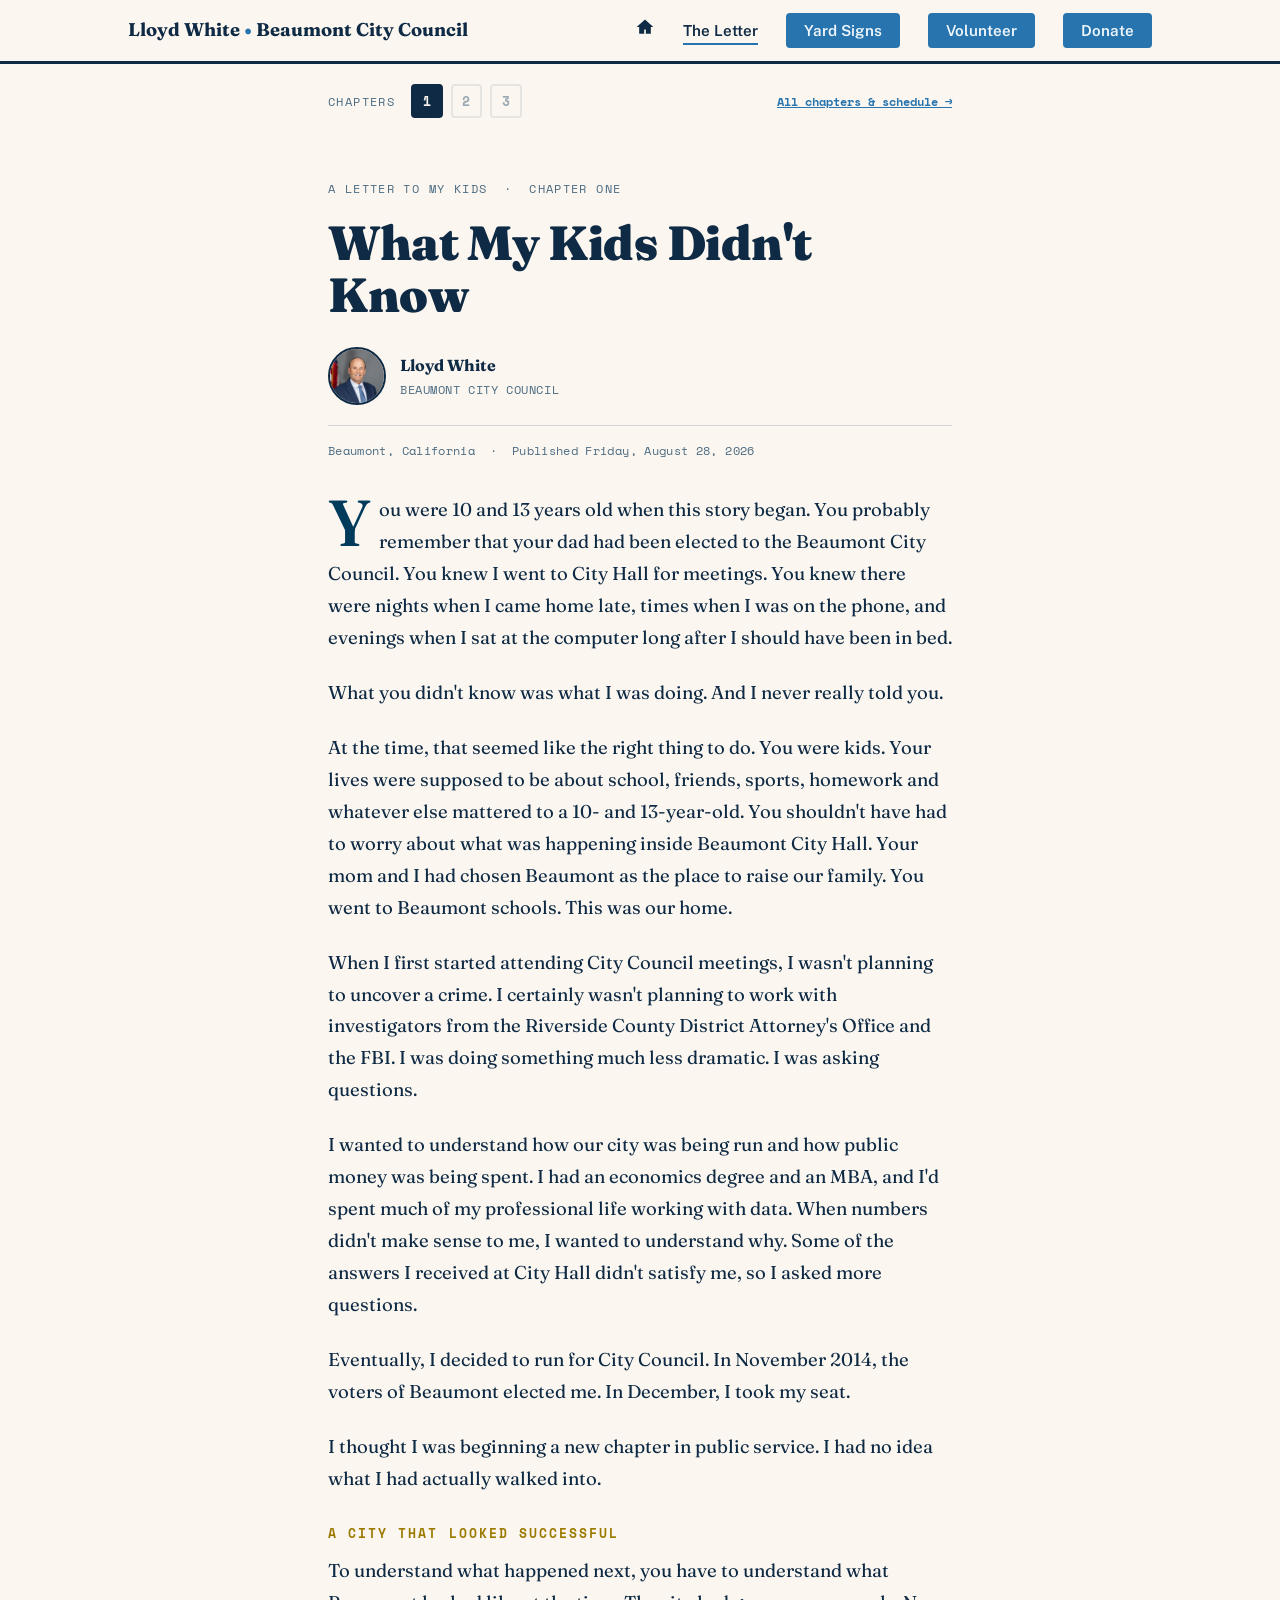
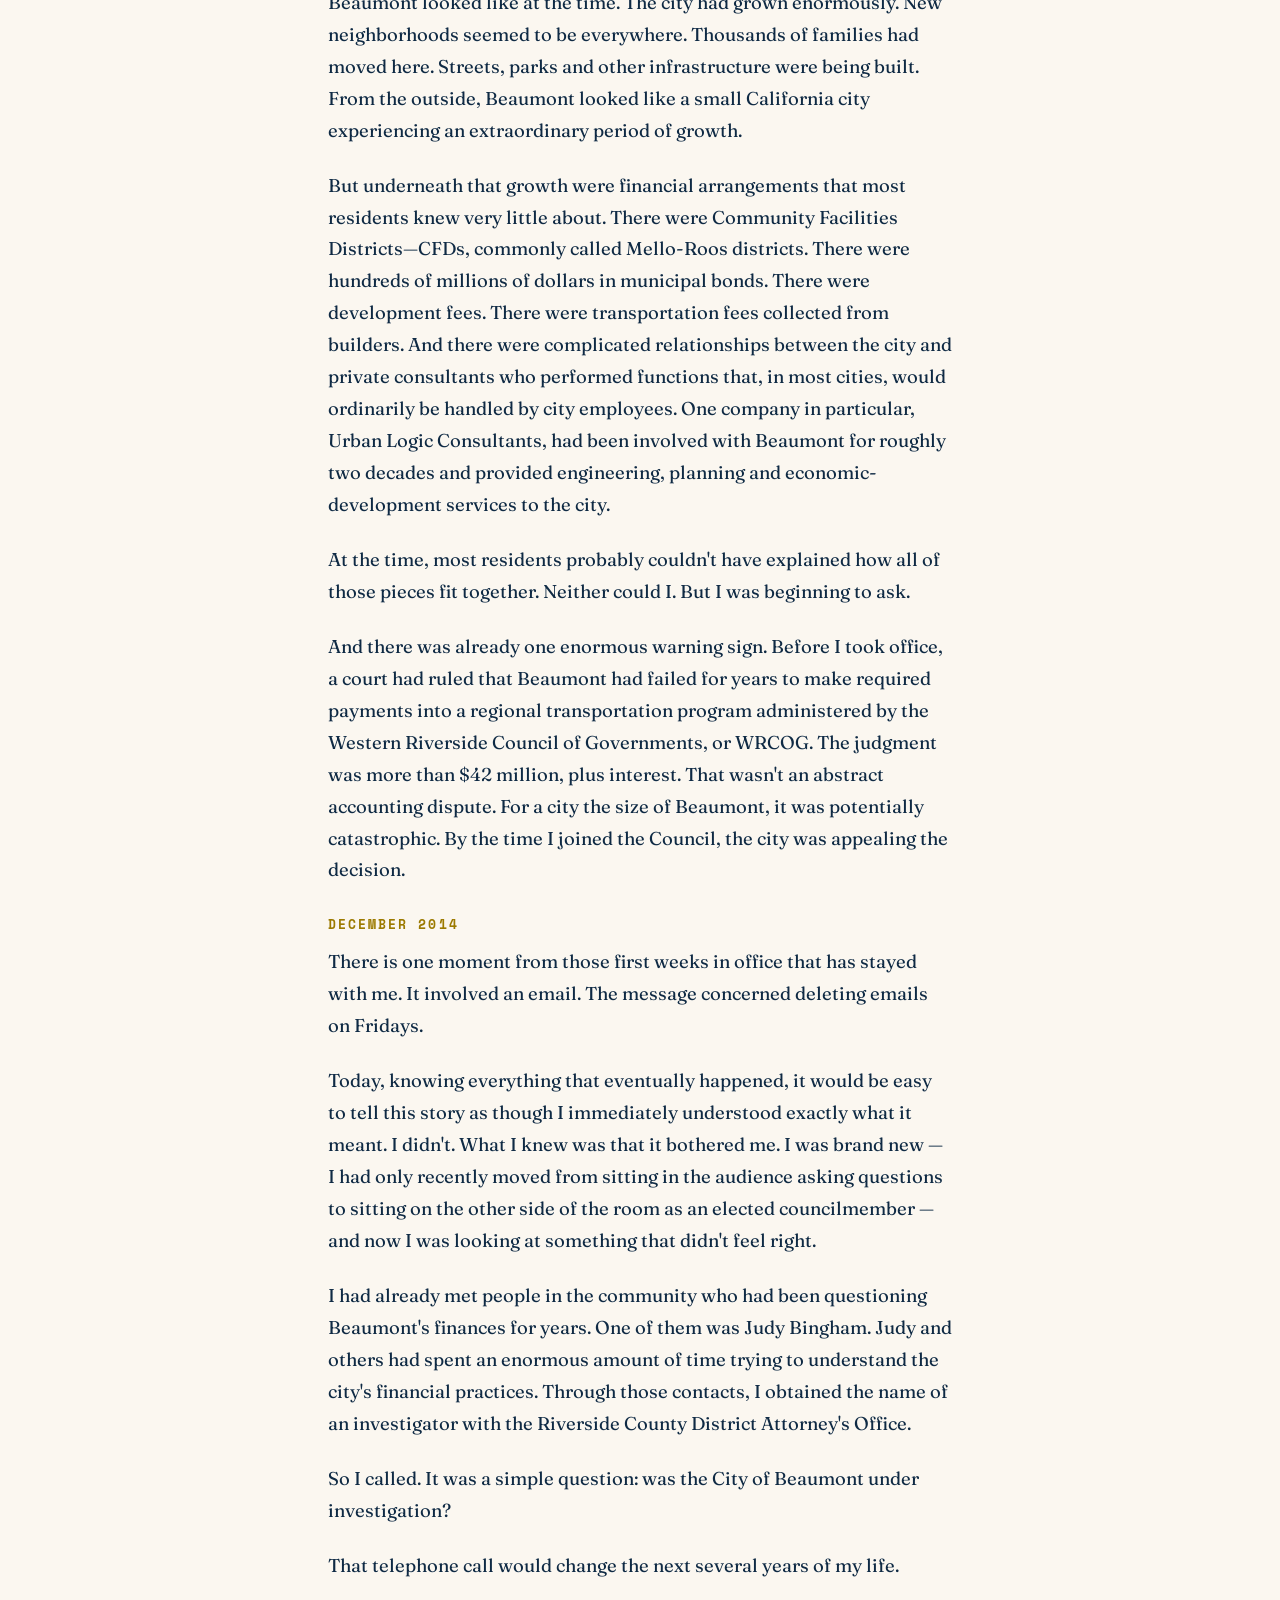
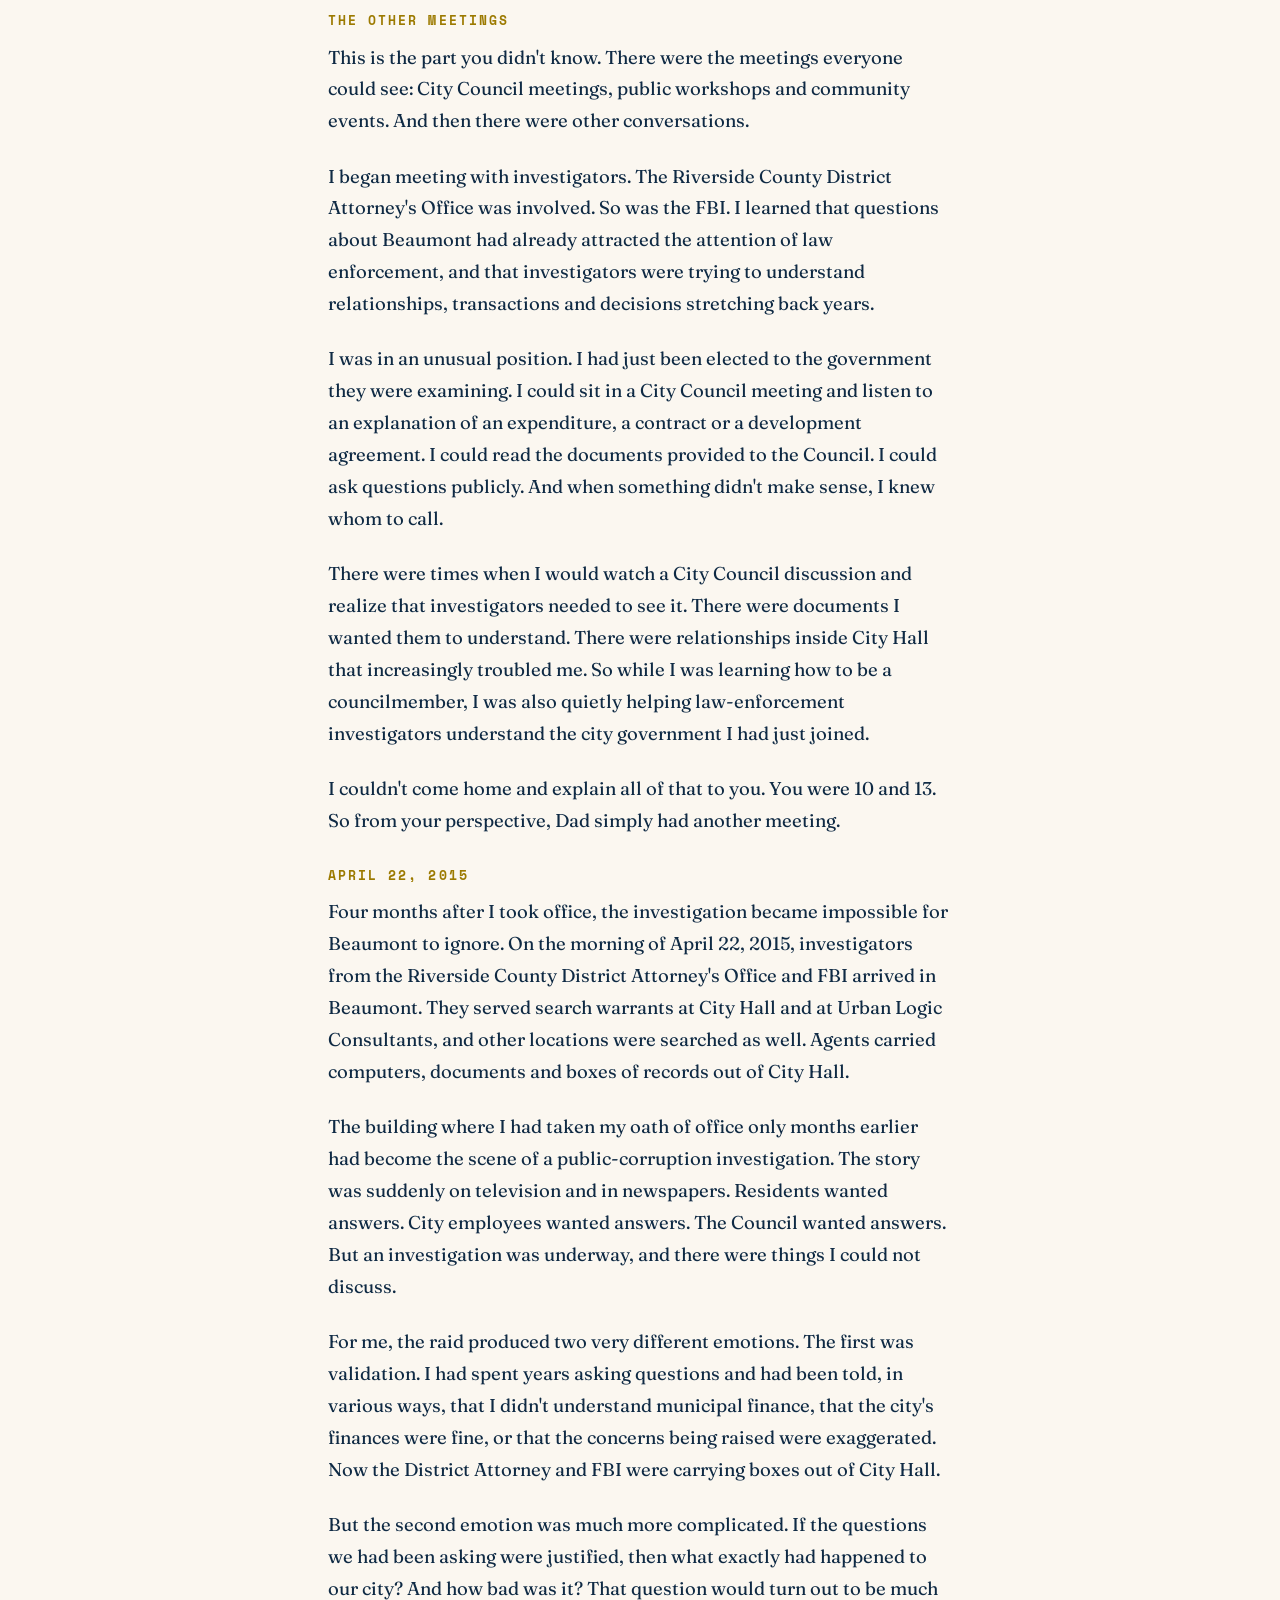
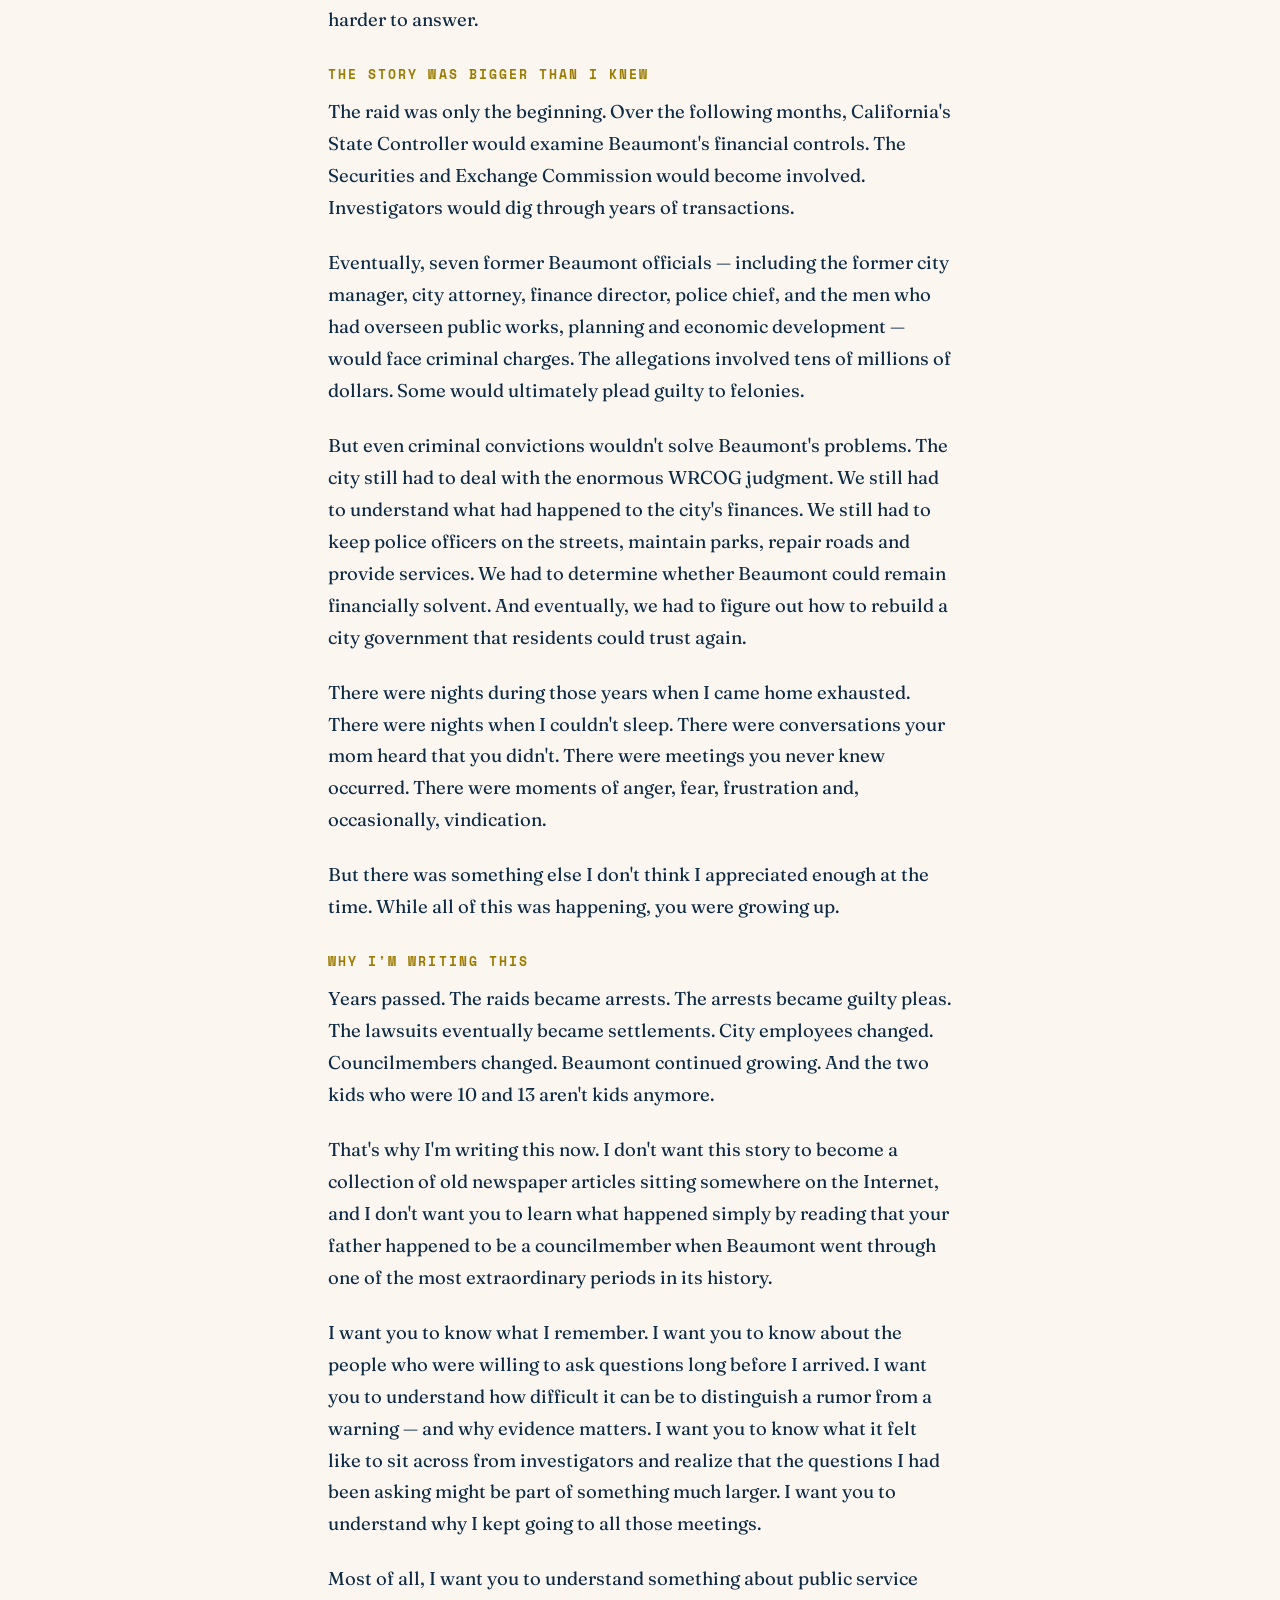
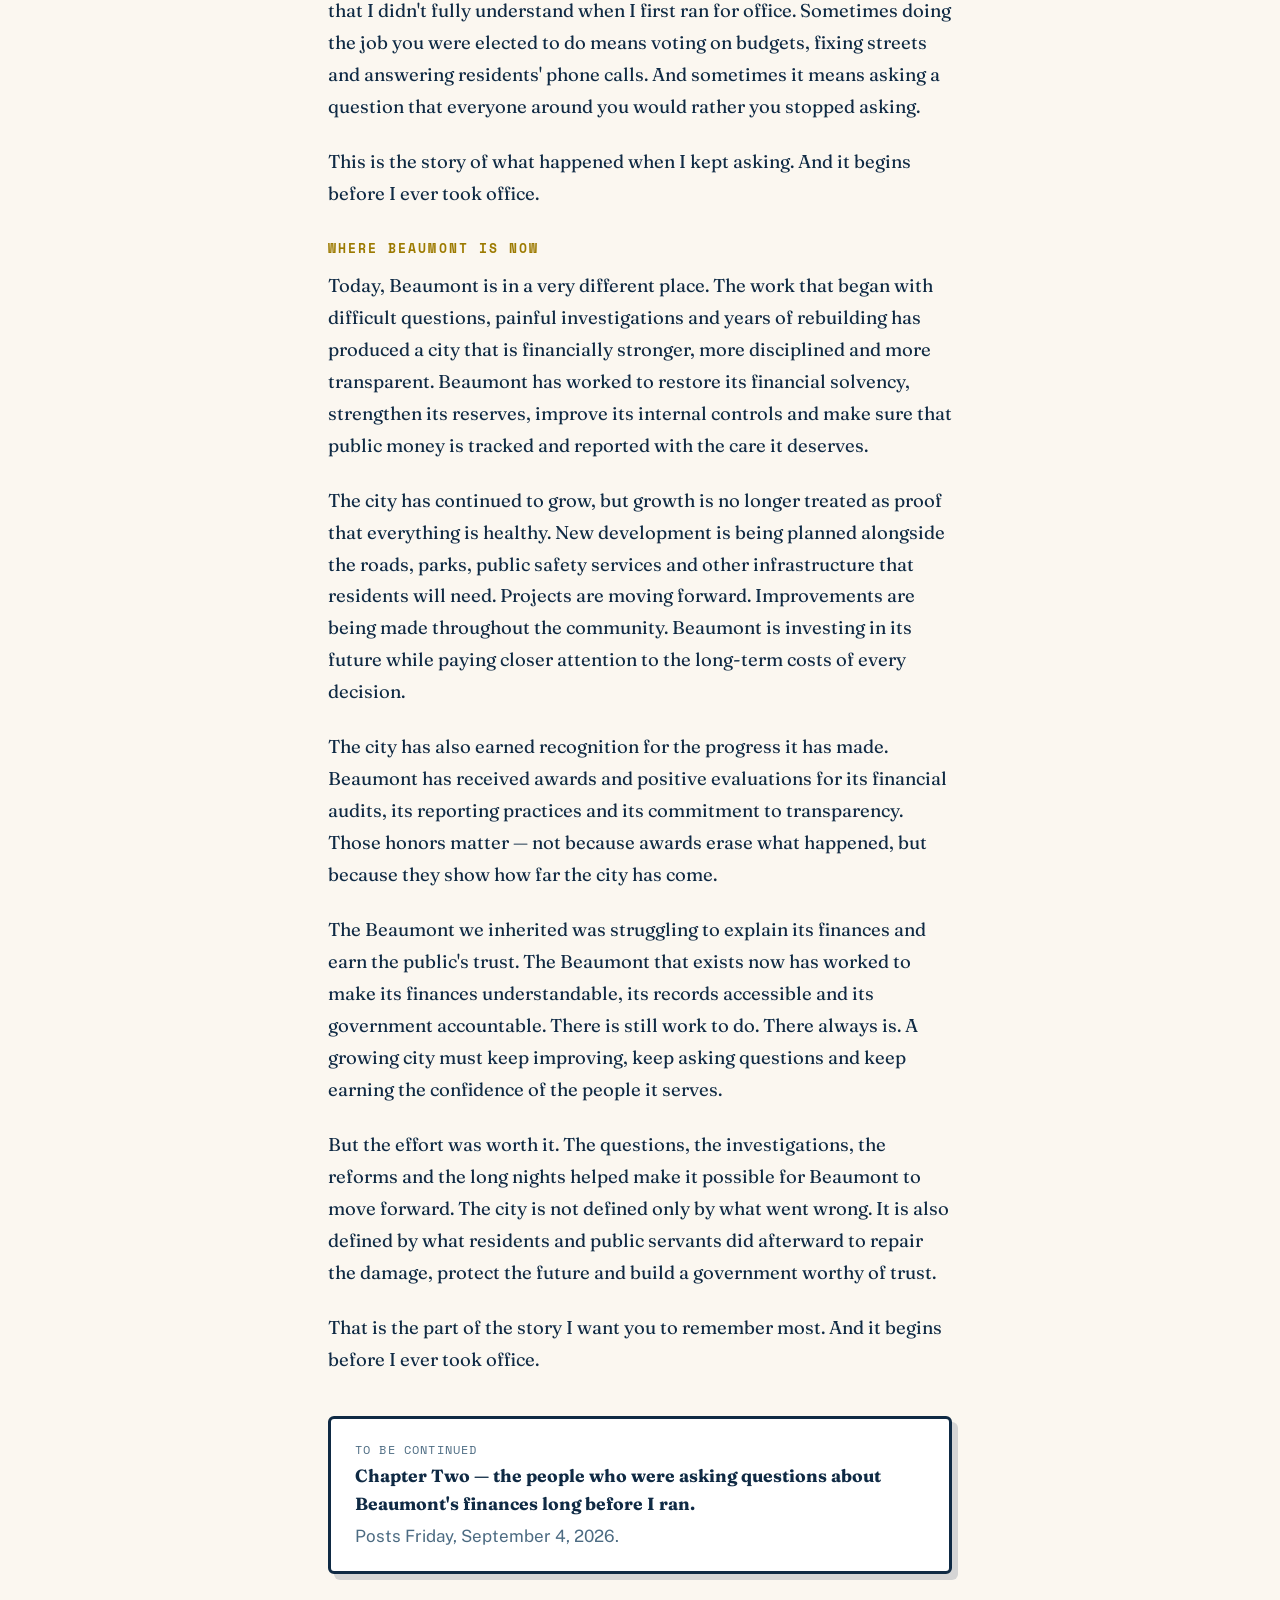
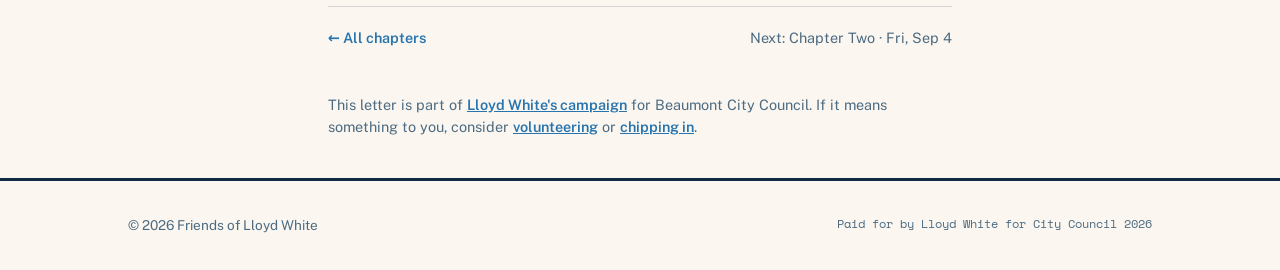
==== chapter-01.html @ 74d4a99a "Rename story to "A Letter to My Kids"; add Yard Signs, rework nav - Rename the series from "A Letter" ====
<!DOCTYPE html>
<html lang="en">
<head>
<meta charset="UTF-8">
<meta name="viewport" content="width=device-width, initial-scale=1.0">
<title>Chapter One: What My Kids Didn't Know — Lloyd White</title>
<meta name="description" content="Chapter One of 'A Letter to My Kids' by Beaumont City Councilmember Lloyd White: how a resident's questions turned into years of working with the FBI and the District Attorney's office.">
<meta property="og:title" content="Chapter One: What My Kids Didn't Know">
<meta property="og:description" content="How a resident's questions at City Council meetings turned into years of quietly working with investigators — and why I kept asking.">
<meta property="og:type" content="article">
<meta property="og:image" content="lloyd-white.jpg">
<link rel="stylesheet" href="style.css">
</head>
<body class="reading">

<nav class="site-nav">
  <div class="wrap">
    <a href="index.html" class="brand">Lloyd White <strong>&bull;</strong> Beaumont City Council</a>
    <ul class="nav-links">
      <li><a href="index.html" class="nav-home" aria-label="Home"><svg viewBox="0 0 24 24" width="20" height="20" aria-hidden="true" focusable="false"><path fill="currentColor" d="M12 3 2 12h3v8h6v-5h2v5h6v-8h3z"/></svg></a></li>
      <li><a href="chapter-01.html" class="active">The Letter</a></li>
      <li><a href="index.html#yard-signs" class="btn-donate">Yard Signs</a></li>
      <li><a href="volunteer.html" class="btn-donate">Volunteer</a></li>
      <li><a href="donate.html" class="btn-donate">Donate</a></li>
    </ul>
  </div>
</nav>

<nav class="chapter-index" aria-label="Chapters in this letter">
  <span class="chapter-index-label">Chapters</span>
  <ol>
    <li><a href="chapter-01.html" aria-current="page">1</a></li>
    <li><span aria-hidden="true">2</span></li>
    <li><span aria-hidden="true">3</span></li>
  </ol>
  <a class="chapter-index-all" href="story.html">All chapters &amp; schedule &rarr;</a>
</nav>

<article class="chapter">
  <div class="chapter-head">
    <span class="kicker">A Letter to My Kids &nbsp;&middot;&nbsp; Chapter One</span>
    <h1>What My Kids Didn't Know</h1>

    <div class="byline">
      <img class="byline-photo" src="lloyd-white.jpg" alt="Lloyd White">
      <div>
        <b>Lloyd White</b>
        <span>Beaumont City Council</span>
      </div>
    </div>

    <p class="chapter-dateline">Beaumont, California &nbsp;&middot;&nbsp; Published Friday, August 28, 2026</p>
  </div>

  <div class="chapter-body">
    <p>You were 10 and 13 years old when this story began. You probably remember that your dad had been elected to the Beaumont City Council. You knew I went to City Hall for meetings. You knew there were nights when I came home late, times when I was on the phone, and evenings when I sat at the computer long after I should have been in bed.</p>

    <p>What you didn't know was what I was doing. And I never really told you.</p>

    <p>At the time, that seemed like the right thing to do. You were kids. Your lives were supposed to be about school, friends, sports, homework and whatever else mattered to a 10- and 13-year-old. You shouldn't have had to worry about what was happening inside Beaumont City Hall. Your mom and I had chosen Beaumont as the place to raise our family. You went to Beaumont schools. This was our home.</p>

    <p>When I first started attending City Council meetings, I wasn't planning to uncover a crime. I certainly wasn't planning to work with investigators from the Riverside County District Attorney's Office and the FBI. I was doing something much less dramatic. I was asking questions.</p>

    <p>I wanted to understand how our city was being run and how public money was being spent. I had an economics degree and an MBA, and I'd spent much of my professional life working with data. When numbers didn't make sense to me, I wanted to understand why. Some of the answers I received at City Hall didn't satisfy me, so I asked more questions.</p>

    <p>Eventually, I decided to run for City Council. In November 2014, the voters of Beaumont elected me. In December, I took my seat.</p>

    <p>I thought I was beginning a new chapter in public service. I had no idea what I had actually walked into.</p>

    <h2>A City That Looked Successful</h2>

    <p>To understand what happened next, you have to understand what Beaumont looked like at the time. The city had grown enormously. New neighborhoods seemed to be everywhere. Thousands of families had moved here. Streets, parks and other infrastructure were being built. From the outside, Beaumont looked like a small California city experiencing an extraordinary period of growth.</p>

    <p>But underneath that growth were financial arrangements that most residents knew very little about. There were Community Facilities Districts&mdash;CFDs, commonly called Mello-Roos districts. There were hundreds of millions of dollars in municipal bonds. There were development fees. There were transportation fees collected from builders. And there were complicated relationships between the city and private consultants who performed functions that, in most cities, would ordinarily be handled by city employees. One company in particular, Urban Logic Consultants, had been involved with Beaumont for roughly two decades and provided engineering, planning and economic-development services to the city.</p>

    <p>At the time, most residents probably couldn't have explained how all of those pieces fit together. Neither could I. But I was beginning to ask.</p>

    <p>And there was already one enormous warning sign. Before I took office, a court had ruled that Beaumont had failed for years to make required payments into a regional transportation program administered by the Western Riverside Council of Governments, or WRCOG. The judgment was more than $42 million, plus interest. That wasn't an abstract accounting dispute. For a city the size of Beaumont, it was potentially catastrophic. By the time I joined the Council, the city was appealing the decision.</p>

    <h2>December 2014</h2>

    <p>There is one moment from those first weeks in office that has stayed with me. It involved an email. The message concerned deleting emails on Fridays.</p>

    <p>Today, knowing everything that eventually happened, it would be easy to tell this story as though I immediately understood exactly what it meant. I didn't. What I knew was that it bothered me. I was brand new &mdash; I had only recently moved from sitting in the audience asking questions to sitting on the other side of the room as an elected councilmember &mdash; and now I was looking at something that didn't feel right.</p>

    <p>I had already met people in the community who had been questioning Beaumont's finances for years. One of them was Judy Bingham. Judy and others had spent an enormous amount of time trying to understand the city's financial practices. Through those contacts, I obtained the name of an investigator with the Riverside County District Attorney's Office.</p>

    <p>So I called. It was a simple question: was the City of Beaumont under investigation?</p>

    <p>That telephone call would change the next several years of my life.</p>

    <h2>The Other Meetings</h2>

    <p>This is the part you didn't know. There were the meetings everyone could see: City Council meetings, public workshops and community events. And then there were other conversations.</p>

    <p>I began meeting with investigators. The Riverside County District Attorney's Office was involved. So was the FBI. I learned that questions about Beaumont had already attracted the attention of law enforcement, and that investigators were trying to understand relationships, transactions and decisions stretching back years.</p>

    <p>I was in an unusual position. I had just been elected to the government they were examining. I could sit in a City Council meeting and listen to an explanation of an expenditure, a contract or a development agreement. I could read the documents provided to the Council. I could ask questions publicly. And when something didn't make sense, I knew whom to call.</p>

    <p>There were times when I would watch a City Council discussion and realize that investigators needed to see it. There were documents I wanted them to understand. There were relationships inside City Hall that increasingly troubled me. So while I was learning how to be a councilmember, I was also quietly helping law-enforcement investigators understand the city government I had just joined.</p>

    <p>I couldn't come home and explain all of that to you. You were 10 and 13. So from your perspective, Dad simply had another meeting.</p>

    <h2>April 22, 2015</h2>

    <p>Four months after I took office, the investigation became impossible for Beaumont to ignore. On the morning of April 22, 2015, investigators from the Riverside County District Attorney's Office and FBI arrived in Beaumont. They served search warrants at City Hall and at Urban Logic Consultants, and other locations were searched as well. Agents carried computers, documents and boxes of records out of City Hall.</p>

    <p>The building where I had taken my oath of office only months earlier had become the scene of a public-corruption investigation. The story was suddenly on television and in newspapers. Residents wanted answers. City employees wanted answers. The Council wanted answers. But an investigation was underway, and there were things I could not discuss.</p>

    <p>For me, the raid produced two very different emotions. The first was validation. I had spent years asking questions and had been told, in various ways, that I didn't understand municipal finance, that the city's finances were fine, or that the concerns being raised were exaggerated. Now the District Attorney and FBI were carrying boxes out of City Hall.</p>

    <p>But the second emotion was much more complicated. If the questions we had been asking were justified, then what exactly had happened to our city? And how bad was it? That question would turn out to be much harder to answer.</p>

    <h2>The Story Was Bigger Than I Knew</h2>

    <p>The raid was only the beginning. Over the following months, California's State Controller would examine Beaumont's financial controls. The Securities and Exchange Commission would become involved. Investigators would dig through years of transactions.</p>

    <p>Eventually, seven former Beaumont officials &mdash; including the former city manager, city attorney, finance director, police chief, and the men who had overseen public works, planning and economic development &mdash; would face criminal charges. The allegations involved tens of millions of dollars. Some would ultimately plead guilty to felonies.</p>

    <p>But even criminal convictions wouldn't solve Beaumont's problems. The city still had to deal with the enormous WRCOG judgment. We still had to understand what had happened to the city's finances. We still had to keep police officers on the streets, maintain parks, repair roads and provide services. We had to determine whether Beaumont could remain financially solvent. And eventually, we had to figure out how to rebuild a city government that residents could trust again.</p>

    <p>There were nights during those years when I came home exhausted. There were nights when I couldn't sleep. There were conversations your mom heard that you didn't. There were meetings you never knew occurred. There were moments of anger, fear, frustration and, occasionally, vindication.</p>

    <p>But there was something else I don't think I appreciated enough at the time. While all of this was happening, you were growing up.</p>

    <h2>Why I'm Writing This</h2>

    <p>Years passed. The raids became arrests. The arrests became guilty pleas. The lawsuits eventually became settlements. City employees changed. Councilmembers changed. Beaumont continued growing. And the two kids who were 10 and 13 aren't kids anymore.</p>

    <p>That's why I'm writing this now. I don't want this story to become a collection of old newspaper articles sitting somewhere on the Internet, and I don't want you to learn what happened simply by reading that your father happened to be a councilmember when Beaumont went through one of the most extraordinary periods in its history.</p>

    <p>I want you to know what I remember. I want you to know about the people who were willing to ask questions long before I arrived. I want you to understand how difficult it can be to distinguish a rumor from a warning &mdash; and why evidence matters. I want you to know what it felt like to sit across from investigators and realize that the questions I had been asking might be part of something much larger. I want you to understand why I kept going to all those meetings.</p>

    <p>Most of all, I want you to understand something about public service that I didn't fully understand when I first ran for office. Sometimes doing the job you were elected to do means voting on budgets, fixing streets and answering residents' phone calls. And sometimes it means asking a question that everyone around you would rather you stopped asking.</p>

    <p>This is the story of what happened when I kept asking. And it begins before I ever took office.</p>

    <h2>Where Beaumont Is Now</h2>

    <p>Today, Beaumont is in a very different place. The work that began with difficult questions, painful investigations and years of rebuilding has produced a city that is financially stronger, more disciplined and more transparent. Beaumont has worked to restore its financial solvency, strengthen its reserves, improve its internal controls and make sure that public money is tracked and reported with the care it deserves.</p>

    <p>The city has continued to grow, but growth is no longer treated as proof that everything is healthy. New development is being planned alongside the roads, parks, public safety services and other infrastructure that residents will need. Projects are moving forward. Improvements are being made throughout the community. Beaumont is investing in its future while paying closer attention to the long-term costs of every decision.</p>

    <p>The city has also earned recognition for the progress it has made. Beaumont has received awards and positive evaluations for its financial audits, its reporting practices and its commitment to transparency. Those honors matter &mdash; not because awards erase what happened, but because they show how far the city has come.</p>

    <p>The Beaumont we inherited was struggling to explain its finances and earn the public's trust. The Beaumont that exists now has worked to make its finances understandable, its records accessible and its government accountable. There is still work to do. There always is. A growing city must keep improving, keep asking questions and keep earning the confidence of the people it serves.</p>

    <p>But the effort was worth it. The questions, the investigations, the reforms and the long nights helped make it possible for Beaumont to move forward. The city is not defined only by what went wrong. It is also defined by what residents and public servants did afterward to repair the damage, protect the future and build a government worthy of trust.</p>

    <p>That is the part of the story I want you to remember most. And it begins before I ever took office.</p>
  </div>

  <div class="chapter-continue">
    <span class="kicker">To be continued</span>
    <strong>Chapter Two &mdash; the people who were asking questions about Beaumont's finances long before I ran.</strong>
    <p style="margin:6px 0 0; color:var(--slate);">Posts Friday, September 4, 2026.</p>
  </div>

  <nav class="chapter-nav">
    <a href="story.html">&larr; All chapters</a>
    <span class="muted">Next: Chapter Two &middot; Fri, Sep 4</span>
  </nav>
</article>

<p class="chapter-campaign-note">
  This letter is part of <a href="index.html">Lloyd White's campaign</a> for Beaumont City Council.
  If it means something to you, consider <a href="volunteer.html">volunteering</a> or
  <a href="donate.html">chipping in</a>.
</p>

<footer>
  <div class="wrap">
    <span>&copy; 2026 Friends of Lloyd White</span>
    <span class="disclaimer">Paid for by Lloyd White for City Council 2026</span>
  </div>
</footer>

</body>
</html>
---- style.css ----
/* ==========================================================================
   Campaign Site Template — shared stylesheet
   Palette: UCLA Bruins
     --ink        #0F2A44  headlines, nav, primary text (deep Bruin blue)
     --paper      #EFF7FC  page background (UCLA baby blue wash)
     --paper-dim  #DCEEF8  alternating section background (deeper baby blue)
     --signal     #2774AE  primary CTA / links (official UCLA Blue)
     --signal-dark #003B5C  CTA hover / pressed state (deep Bruin blue)
     --gold       #FFD100  official UCLA Gold — bright accent on dark backgrounds
     --gold-deep  #9C7A00  accessible gold for text/borders on light backgrounds
     --slate      #4C6B82  muted text, borders (blue-grey, darkened to hold contrast on the lighter background)
   Type:
     Display  — "Fraunces" (heavy, institutional serif)
     Body     — "Public Sans" (clean, civic-service sans)
     Utility  — "Space Mono" (eyebrows, labels, ballot-stamp feel)
   ========================================================================== */

@import url('https://fonts.googleapis.com/css2?family=Fraunces:opsz,wght@9..144,400;9..144,600;9..144,700;9..144,900&family=Public+Sans:wght@400;500;600;700&family=Space+Mono&display=swap');

:root {
  --ink: #0F2A44;
  --paper: #EFF7FC;
  --paper-dim: #DCEEF8;
  --signal: #2774AE;
  --signal-dark: #003B5C;
  --gold: #FFD100;
  --gold-deep: #9C7A00;
  --slate: #4C6B82;
  --line: rgba(15, 42, 68, 0.14);
  --radius: 4px;
}

* { box-sizing: border-box; }

html { scroll-behavior: smooth; }

@media (prefers-reduced-motion: reduce) {
  html { scroll-behavior: auto; }
  * { animation-duration: 0.01ms !important; transition-duration: 0.01ms !important; }
}

body {
  margin: 0;
  background: var(--paper);
  color: var(--ink);
  font-family: 'Public Sans', system-ui, sans-serif;
  font-size: 17px;
  line-height: 1.55;
  -webkit-font-smoothing: antialiased;
}

h1, h2, h3 {
  font-family: 'Fraunces', Georgia, serif;
  font-weight: 700;
  line-height: 1.08;
  margin: 0 0 0.4em;
  letter-spacing: -0.01em;
}

h1 { font-size: clamp(2.4rem, 5vw, 4rem); font-weight: 900; }
h2 { font-size: clamp(1.6rem, 3vw, 2.3rem); }
h3 { font-size: 1.2rem; }

p { margin: 0 0 1em; color: var(--ink); }

a { color: var(--signal); }

.eyebrow {
  font-family: 'Space Mono', monospace;
  font-size: 0.72rem;
  letter-spacing: 0.14em;
  text-transform: uppercase;
  color: var(--slate);
  display: block;
  margin-bottom: 0.6em;
}

/* ---------- layout shells ---------- */

.wrap {
  max-width: 1080px;
  margin: 0 auto;
  padding: 0 28px;
}

/* ---------- nav ---------- */

.site-nav {
  border-bottom: 3px solid var(--ink);
  background: var(--paper);
  position: sticky;
  top: 0;
  z-index: 50;
}

.site-nav .wrap {
  display: flex;
  align-items: center;
  justify-content: space-between;
  padding-top: 16px;
  padding-bottom: 16px;
}

.brand {
  font-family: 'Fraunces', serif;
  font-weight: 700;
  font-size: 1.15rem;
  text-decoration: none;
  color: var(--ink);
}

.brand strong { color: var(--signal); }

.nav-links {
  display: flex;
  gap: 28px;
  align-items: center;
  list-style: none;
  margin: 0;
  padding: 0;
}

.nav-links a {
  color: var(--ink);
  text-decoration: none;
  font-weight: 600;
  font-size: 0.95rem;
  padding-bottom: 4px;
  border-bottom: 2px solid transparent;
}

.nav-links a:hover,
.nav-links a.active {
  border-bottom-color: var(--signal);
}

.nav-links a.btn-donate {
  background: var(--signal);
  color: var(--paper);
  padding: 9px 18px;
  border-radius: var(--radius);
  border-bottom: none;
}

.nav-links a.btn-donate:hover { background: var(--signal-dark); }

.nav-links a.btn-donate.active { background: var(--signal-dark); }

.nav-home {
  display: inline-flex;
  align-items: center;
  color: var(--ink);
}

.nav-home svg { display: block; }

/* ---------- buttons ---------- */

.btn {
  display: inline-block;
  font-weight: 700;
  text-decoration: none;
  padding: 14px 30px;
  border-radius: var(--radius);
  border: 2px solid transparent;
  font-size: 1rem;
  cursor: pointer;
  font-family: 'Public Sans', sans-serif;
}

.btn-primary {
  background: var(--signal);
  color: var(--paper);
}
.btn-primary:hover { background: var(--signal-dark); }

.btn-outline {
  background: transparent;
  border-color: var(--ink);
  color: var(--ink);
}
.btn-outline:hover { background: var(--ink); color: var(--paper); }

/* ---------- hero ---------- */

.hero {
  padding: 76px 0 64px;
  border-bottom: 1px solid var(--line);
}

.hero-grid {
  display: grid;
  grid-template-columns: 1.15fr 0.85fr;
  gap: 56px;
  align-items: center;
}

.hero-photo {
  aspect-ratio: 4 / 5;
  border-radius: var(--radius);
  object-fit: cover;
  object-position: top center;
  width: 100%;
  display: block;
  border: 3px solid var(--ink);
}

.hero-actions {
  display: flex;
  gap: 14px;
  margin-top: 28px;
  flex-wrap: wrap;
}

.hero-tagline {
  font-size: 1.2rem;
  color: var(--slate);
  max-width: 46ch;
}

/* ---------- yard-sign card (signature element) ---------- */

.sign {
  background: var(--paper);
  border: 3px solid var(--ink);
  border-radius: 6px;
  padding: 26px 24px 22px;
  position: relative;
  box-shadow: 5px 5px 0 var(--line);
}

.sign::after {
  content: "";
  position: absolute;
  left: 50%;
  bottom: -34px;
  transform: translateX(-50%);
  width: 6px;
  height: 34px;
  background: var(--slate);
  opacity: 0.55;
}

.sign.tilt-l { transform: rotate(-1.4deg); }
.sign.tilt-r { transform: rotate(1.2deg); }

.sign-row {
  display: grid;
  grid-template-columns: repeat(3, 1fr);
  gap: 46px 32px;
  padding: 8px 0 56px;
}

@media (max-width: 760px) {
  .sign-row { grid-template-columns: 1fr; gap: 50px 0; }
  .sign.tilt-l, .sign.tilt-r { transform: none; }
}

.sign blockquote {
  margin: 0 0 14px;
  font-family: 'Fraunces', serif;
  font-size: 1.05rem;
  font-weight: 600;
  line-height: 1.35;
}

.sign cite {
  font-style: normal;
  font-family: 'Space Mono', monospace;
  font-size: 0.78rem;
  color: var(--slate);
}

/* ---------- sections ---------- */

section { padding: 64px 0; }
section[id] { scroll-margin-top: 88px; }
section.dim { background: var(--paper-dim); }
section.ink { background: var(--ink); color: var(--paper); }
section.ink h2, section.ink .eyebrow { color: var(--paper); }
section.ink .eyebrow { color: rgba(246,241,231,0.6); }

.section-head {
  max-width: 60ch;
  margin-bottom: 40px;
}

/* bio / issues grid */

.two-col {
  display: grid;
  grid-template-columns: 1fr 1fr;
  gap: 48px;
}

@media (max-width: 760px) {
  .two-col, .hero-grid { grid-template-columns: 1fr; }
  .hero-grid { gap: 36px; }
}

.issue-list {
  list-style: none;
  margin: 0;
  padding: 0;
}

.issue-list li {
  padding: 18px 0;
  border-top: 1px solid var(--line);
  display: grid;
  grid-template-columns: 2.4em 1fr;
  gap: 18px;
}

.issue-list li:last-child { border-bottom: 1px solid var(--line); }

.issue-num {
  font-family: 'Space Mono', monospace;
  color: var(--gold-deep);
  font-weight: 700;
}

/* CTA banner */

.cta-banner {
  text-align: center;
  padding: 72px 0;
}

.cta-banner h2 { margin-bottom: 0.3em; }
.cta-banner p { color: var(--slate); margin-bottom: 28px; }

/* ---------- forms ---------- */

.form-card {
  background: #fff;
  border: 1px solid var(--line);
  border-radius: var(--radius);
  padding: 36px;
}

.field { margin-bottom: 20px; }

.field label {
  display: block;
  font-weight: 600;
  font-size: 0.9rem;
  margin-bottom: 6px;
}

.field .hint {
  font-size: 0.82rem;
  color: var(--slate);
  margin-top: 4px;
}

.field input[type="text"],
.field input[type="email"],
.field input[type="tel"],
.field select,
.field textarea {
  width: 100%;
  padding: 11px 12px;
  border: 1.5px solid var(--line);
  border-radius: var(--radius);
  font-family: inherit;
  font-size: 1rem;
  background: var(--paper);
  color: var(--ink);
}

.field input:focus,
.field select:focus,
.field textarea:focus {
  outline: 3px solid var(--gold-deep);
  outline-offset: 1px;
}

.field-row {
  display: grid;
  grid-template-columns: 1fr 1fr;
  gap: 16px;
}

@media (max-width: 560px) {
  .field-row { grid-template-columns: 1fr; }
}

.checkbox-group label {
  display: flex;
  align-items: flex-start;
  gap: 10px;
  font-weight: 500;
  margin-bottom: 10px;
  cursor: pointer;
}

.checkbox-group input { margin-top: 3px; }

fieldset {
  border: 1px solid var(--line);
  border-radius: var(--radius);
  padding: 18px 20px;
  margin: 0 0 22px;
}

fieldset legend {
  font-family: 'Space Mono', monospace;
  font-size: 0.75rem;
  letter-spacing: 0.08em;
  text-transform: uppercase;
  color: var(--slate);
  padding: 0 8px;
}

/* amount picker for donate page */

.amount-grid {
  display: grid;
  grid-template-columns: repeat(4, 1fr);
  gap: 10px;
  margin-bottom: 20px;
}

@media (max-width: 560px) {
  .amount-grid { grid-template-columns: repeat(2, 1fr); }
}

.amount-grid label {
  border: 1.5px solid var(--line);
  border-radius: var(--radius);
  text-align: center;
  padding: 14px 6px;
  font-weight: 700;
  cursor: pointer;
  font-family: 'Space Mono', monospace;
  position: relative;
  display: block;
}

.amount-grid input { position: absolute; opacity: 0; pointer-events: none; }

.amount-grid label:has(input:checked) {
  background: var(--ink);
  color: var(--paper);
  border-color: var(--ink);
}

/* footer */

footer {
  border-top: 3px solid var(--ink);
  padding: 34px 0;
  font-size: 0.85rem;
  color: var(--slate);
}

footer .wrap {
  display: flex;
  justify-content: space-between;
  flex-wrap: wrap;
  gap: 12px;
}

.disclaimer {
  font-family: 'Space Mono', monospace;
  font-size: 0.72rem;
  color: var(--slate);
}

/* form submit status */
.form-status {
  margin-top: 14px;
  font-size: 0.9rem;
  font-weight: 600;
  min-height: 1.2em;
}
.form-status-success { color: var(--signal-dark); }
.form-status-error { color: #A3271F; }

/* small helper */
.note-box {
  border-left: 4px solid var(--gold-deep);
  background: var(--paper-dim);
  padding: 16px 20px;
  border-radius: 0 var(--radius) var(--radius) 0;
  font-size: 0.92rem;
  margin-bottom: 24px;
}

/* ==========================================================================
   "A Letter to My Children" — serialized story feature
   Landing hero + story hub (story.html) + chapter reader (chapter-*.html)
   ========================================================================== */

:root {
  --paper-warm: #FBF7F0;              /* cream reading surface for chapters */
  --line-warm: rgba(15, 42, 68, 0.16);
}

/* ---------- byline (shared: landing hero + chapter head) ---------- */

.byline {
  display: flex;
  align-items: center;
  gap: 14px;
  margin: 26px 0 0;
}

.byline-photo {
  width: 58px;
  height: 58px;
  border-radius: 50%;
  object-fit: cover;
  object-position: top center;
  border: 2px solid var(--ink);
  flex-shrink: 0;
}

.byline b {
  display: block;
  font-family: 'Fraunces', serif;
  font-weight: 700;
  font-size: 1rem;
}

.byline span {
  display: block;
  font-family: 'Space Mono', monospace;
  font-size: 0.72rem;
  letter-spacing: 0.05em;
  color: var(--slate);
  text-transform: uppercase;
  margin-top: 3px;
}

/* ---------- landing: story hero ---------- */

.story-hero {
  padding: 68px 0 58px;
  border-bottom: 3px solid var(--ink);
}

.story-hero .wrap { max-width: 760px; }

.story-hero h1 {
  font-size: clamp(2.3rem, 5.4vw, 3.6rem);
  margin-bottom: 0.25em;
}

.story-hero .subtitle {
  font-family: 'Fraunces', Georgia, serif;
  font-weight: 600;
  font-size: clamp(1.05rem, 2.2vw, 1.3rem);
  color: var(--slate);
  margin: 0 0 1em;
}

.story-hero-dek {
  font-size: 1.12rem;
  color: var(--ink);
  max-width: 58ch;
}

/* featured latest chapter card */

.chapter-feature {
  margin-top: 34px;
  border: 3px solid var(--ink);
  border-radius: 6px;
  background: #fff;
  box-shadow: 6px 6px 0 var(--line);
  padding: 26px 26px 28px;
}

.chapter-feature h2 {
  font-size: clamp(1.5rem, 3vw, 2rem);
  margin: 6px 0 0.4em;
}

.chapter-feature p { color: var(--slate); max-width: 54ch; }

.chapter-feature .btn { margin-top: 10px; }
.chapter-feature .btn + .btn { margin-left: 10px; }

@media (max-width: 480px) {
  .chapter-feature .btn { display: block; text-align: center; }
  .chapter-feature .btn + .btn { margin-left: 0; margin-top: 10px; }
}

/* band that re-introduces the campaign below the letter */

.campaign-band .wrap { max-width: 1080px; }
.campaign-band .lead-in {
  max-width: 60ch;
  font-size: 1.05rem;
  color: var(--slate);
}

/* ---------- story hub (story.html) ---------- */

.chapter-list {
  list-style: none;
  margin: 0;
  padding: 0;
}

.chapter-list li {
  border-top: 1px solid var(--line);
  padding: 26px 0;
  display: grid;
  grid-template-columns: 3.4rem 1fr;
  gap: 20px;
}

.chapter-list li:last-child { border-bottom: 1px solid var(--line); }

.chapter-list .num {
  font-family: 'Space Mono', monospace;
  font-weight: 700;
  color: var(--gold-deep);
  font-size: 1rem;
  padding-top: 3px;
}

.chapter-list h3 { font-size: 1.35rem; margin-bottom: 0.25em; }
.chapter-list h3 a { text-decoration: none; color: var(--ink); }
.chapter-list h3 a:hover { color: var(--signal); }
.chapter-list p { color: var(--slate); margin-bottom: 0.5em; max-width: 62ch; }

.chapter-list .status {
  font-family: 'Space Mono', monospace;
  font-size: 0.72rem;
  letter-spacing: 0.05em;
  text-transform: uppercase;
  color: var(--slate);
}

.chapter-list li.upcoming { opacity: 0.7; }
.chapter-list li.upcoming h3 { color: var(--slate); }

@media (max-width: 480px) {
  .chapter-list li { grid-template-columns: 1fr; gap: 6px; }
}

/* ---------- chapter reader (chapter-*.html) ---------- */

body.reading { background: var(--paper-warm); }
body.reading .site-nav { background: var(--paper-warm); }
body.reading footer { background: var(--paper-warm); }

.chapter {
  max-width: 680px;
  margin: 0 auto;
  padding: 56px 28px 44px;
}

.chapter-head { margin-bottom: 34px; }

.chapter-head .kicker {
  font-family: 'Space Mono', monospace;
  font-size: 0.72rem;
  letter-spacing: 0.12em;
  text-transform: uppercase;
  color: var(--slate);
}

.chapter-head h1 {
  font-size: clamp(2rem, 5vw, 3rem);
  margin: 0.35em 0 0;
}

.chapter-dateline {
  margin-top: 20px;
  padding-top: 16px;
  border-top: 1px solid var(--line-warm);
  font-family: 'Space Mono', monospace;
  font-size: 0.74rem;
  letter-spacing: 0.03em;
  color: var(--slate);
}

.chapter-body {
  font-family: 'Fraunces', Georgia, serif;
  font-weight: 400;
  font-size: 1.16rem;
  line-height: 1.72;
  font-optical-sizing: auto;
}

.chapter-body p { margin: 0 0 1.25em; color: var(--ink); }

.chapter-body > p:first-of-type::first-letter {
  float: left;
  font-family: 'Fraunces', serif;
  font-weight: 600;
  font-size: 3.5em;
  line-height: 0.8;
  padding: 0.04em 0.12em 0 0;
  color: var(--signal-dark);
}

.chapter-body h2 {
  font-family: 'Space Mono', monospace;
  font-weight: 700;
  font-size: 0.8rem;
  letter-spacing: 0.16em;
  text-transform: uppercase;
  color: var(--gold-deep);
  margin: 2.5em 0 1.1em;
}

.chapter-continue {
  margin-top: 40px;
  border: 3px solid var(--ink);
  border-radius: 6px;
  background: #fff;
  padding: 22px 24px;
  box-shadow: 6px 6px 0 var(--line-warm);
}

.chapter-continue .kicker {
  font-family: 'Space Mono', monospace;
  font-size: 0.72rem;
  letter-spacing: 0.1em;
  text-transform: uppercase;
  color: var(--slate);
  display: block;
  margin-bottom: 4px;
}

.chapter-continue strong {
  font-family: 'Fraunces', serif;
  font-size: 1.1rem;
}

.chapter-nav {
  display: flex;
  justify-content: space-between;
  gap: 12px;
  margin-top: 32px;
  padding-top: 20px;
  border-top: 1px solid var(--line-warm);
  font-weight: 600;
  font-size: 0.9rem;
  flex-wrap: wrap;
}

.chapter-nav a { text-decoration: none; }
.chapter-nav a:hover { text-decoration: underline; }
.chapter-nav .muted { color: var(--slate); font-weight: 400; }

.chapter-campaign-note {
  max-width: 680px;
  margin: 0 auto;
  padding: 0 28px 40px;
  font-size: 0.9rem;
  color: var(--slate);
}

.chapter-campaign-note a { font-weight: 600; }

/* chapter index rail — jump straight to any released chapter from the reader */
.chapter-index {
  max-width: 680px;
  margin: 0 auto;
  padding: 20px 28px 0;
  display: flex;
  align-items: baseline;
  flex-wrap: wrap;
  gap: 10px 16px;
}

.chapter-index-label {
  font-family: 'Space Mono', monospace;
  font-size: 0.72rem;
  letter-spacing: 0.12em;
  text-transform: uppercase;
  color: var(--slate);
}

.chapter-index ol {
  display: flex;
  flex-wrap: wrap;
  gap: 8px;
  list-style: none;
  margin: 0;
  padding: 0;
}

.chapter-index li a,
.chapter-index li span {
  display: block;
  min-width: 2.4em;
  text-align: center;
  padding: 5px 9px;
  border: 2px solid var(--ink);
  border-radius: var(--radius);
  font-family: 'Space Mono', monospace;
  font-size: 0.82rem;
  font-weight: 700;
  text-decoration: none;
  color: var(--ink);
}

.chapter-index li a:hover,
.chapter-index li a[aria-current="page"] {
  background: var(--ink);
  color: var(--paper-warm);
}

.chapter-index li span {
  border-color: var(--line-warm);
  color: var(--slate);
  opacity: 0.55;
}

.chapter-index-all {
  font-family: 'Space Mono', monospace;
  font-size: 0.75rem;
  font-weight: 700;
  margin-left: auto;
}

@media (max-width: 480px) {
  .chapter-index { gap: 8px 12px; }
  .chapter-index-all { margin-left: 0; }
}

/* nav: stack brand over links once four items no longer fit one row */
@media (max-width: 640px) {
  .site-nav .wrap { flex-wrap: wrap; gap: 12px 0; }
  .brand { flex: 1 1 100%; font-size: 1.05rem; }
  .nav-links { flex-wrap: wrap; gap: 8px 18px; }
}
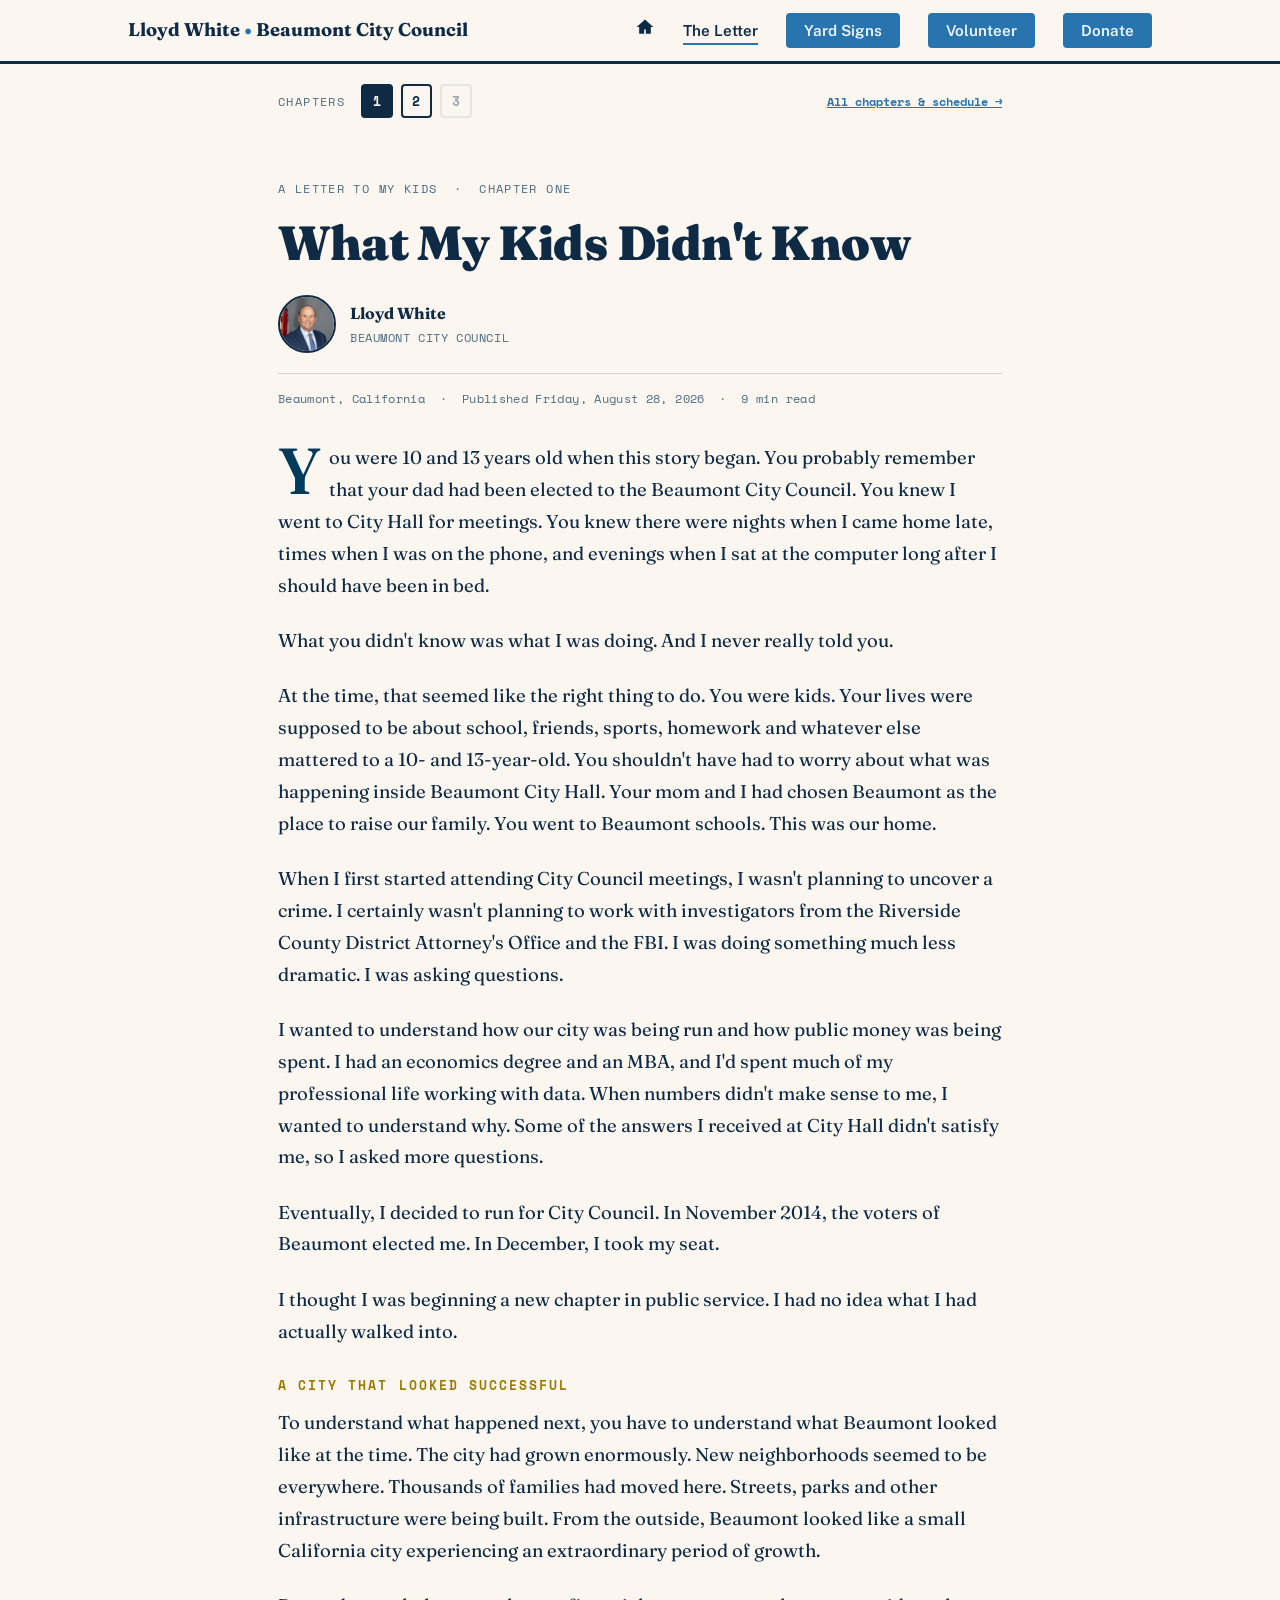
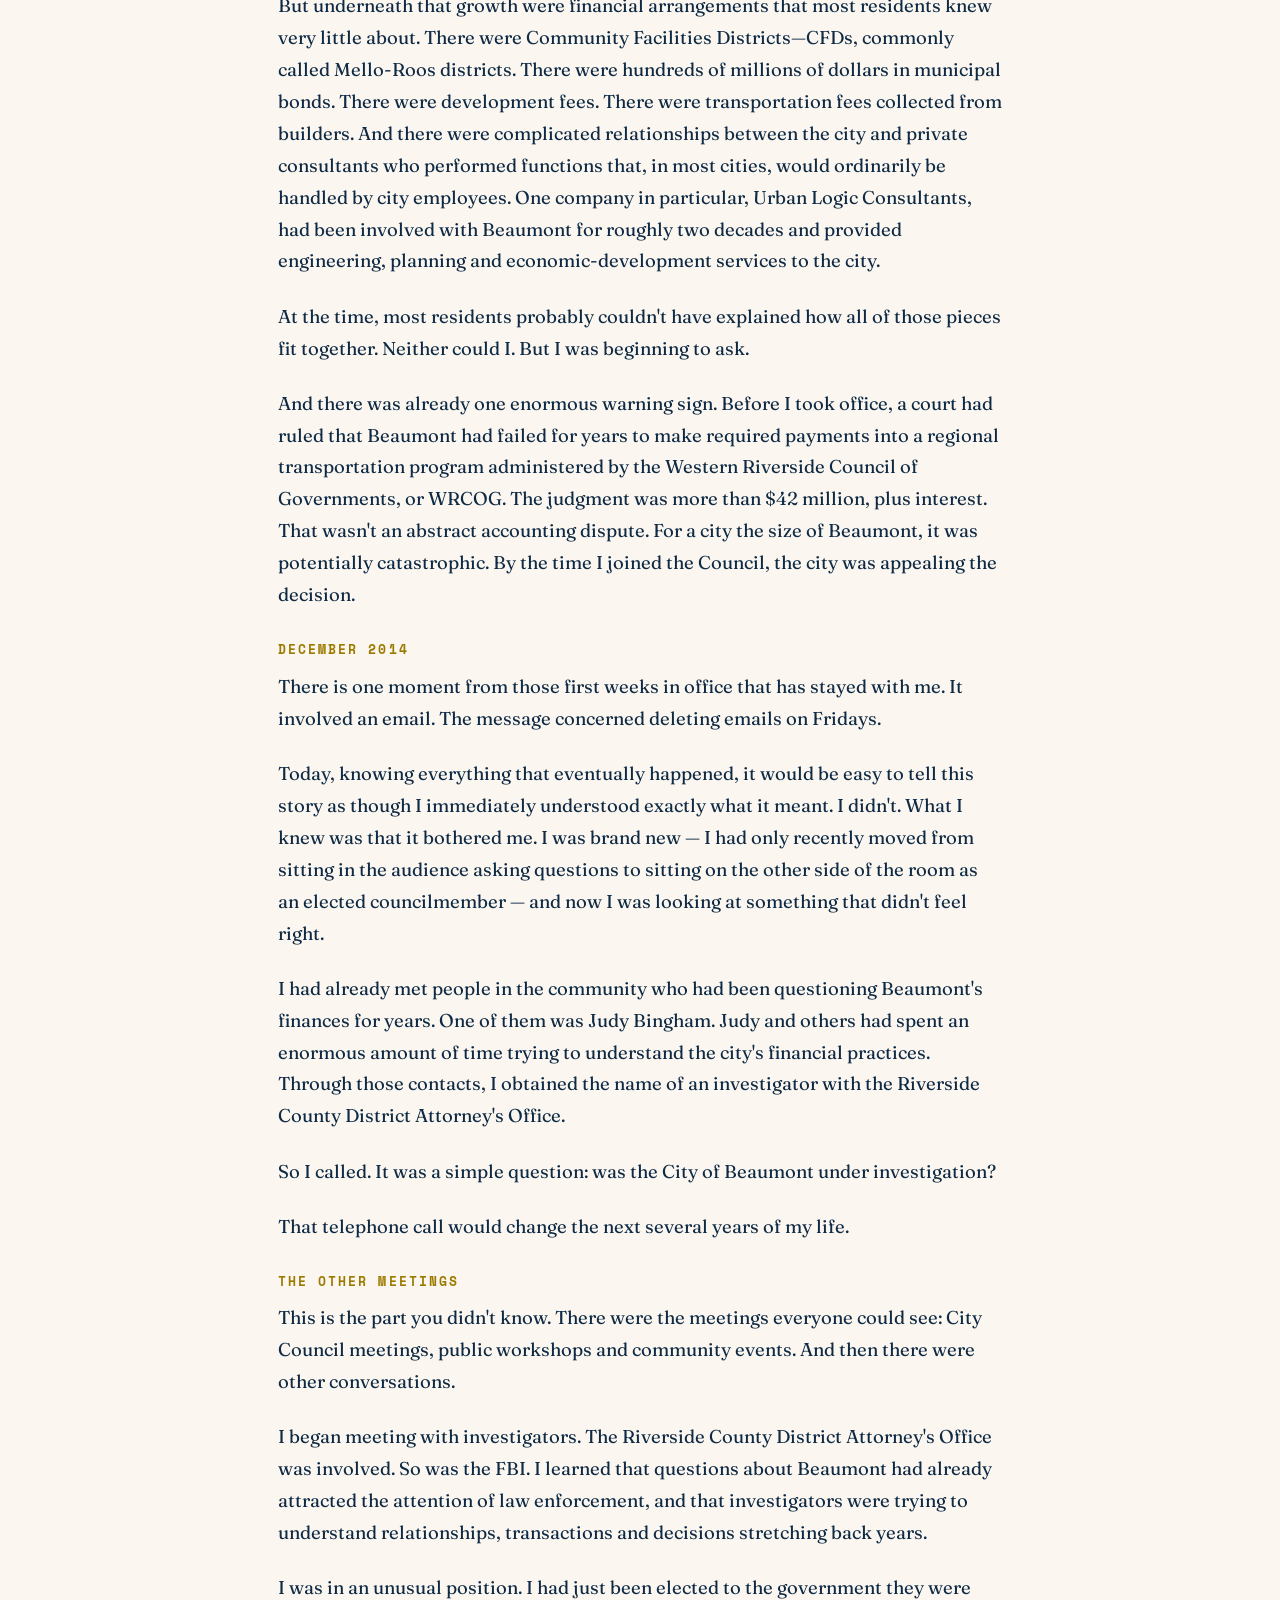
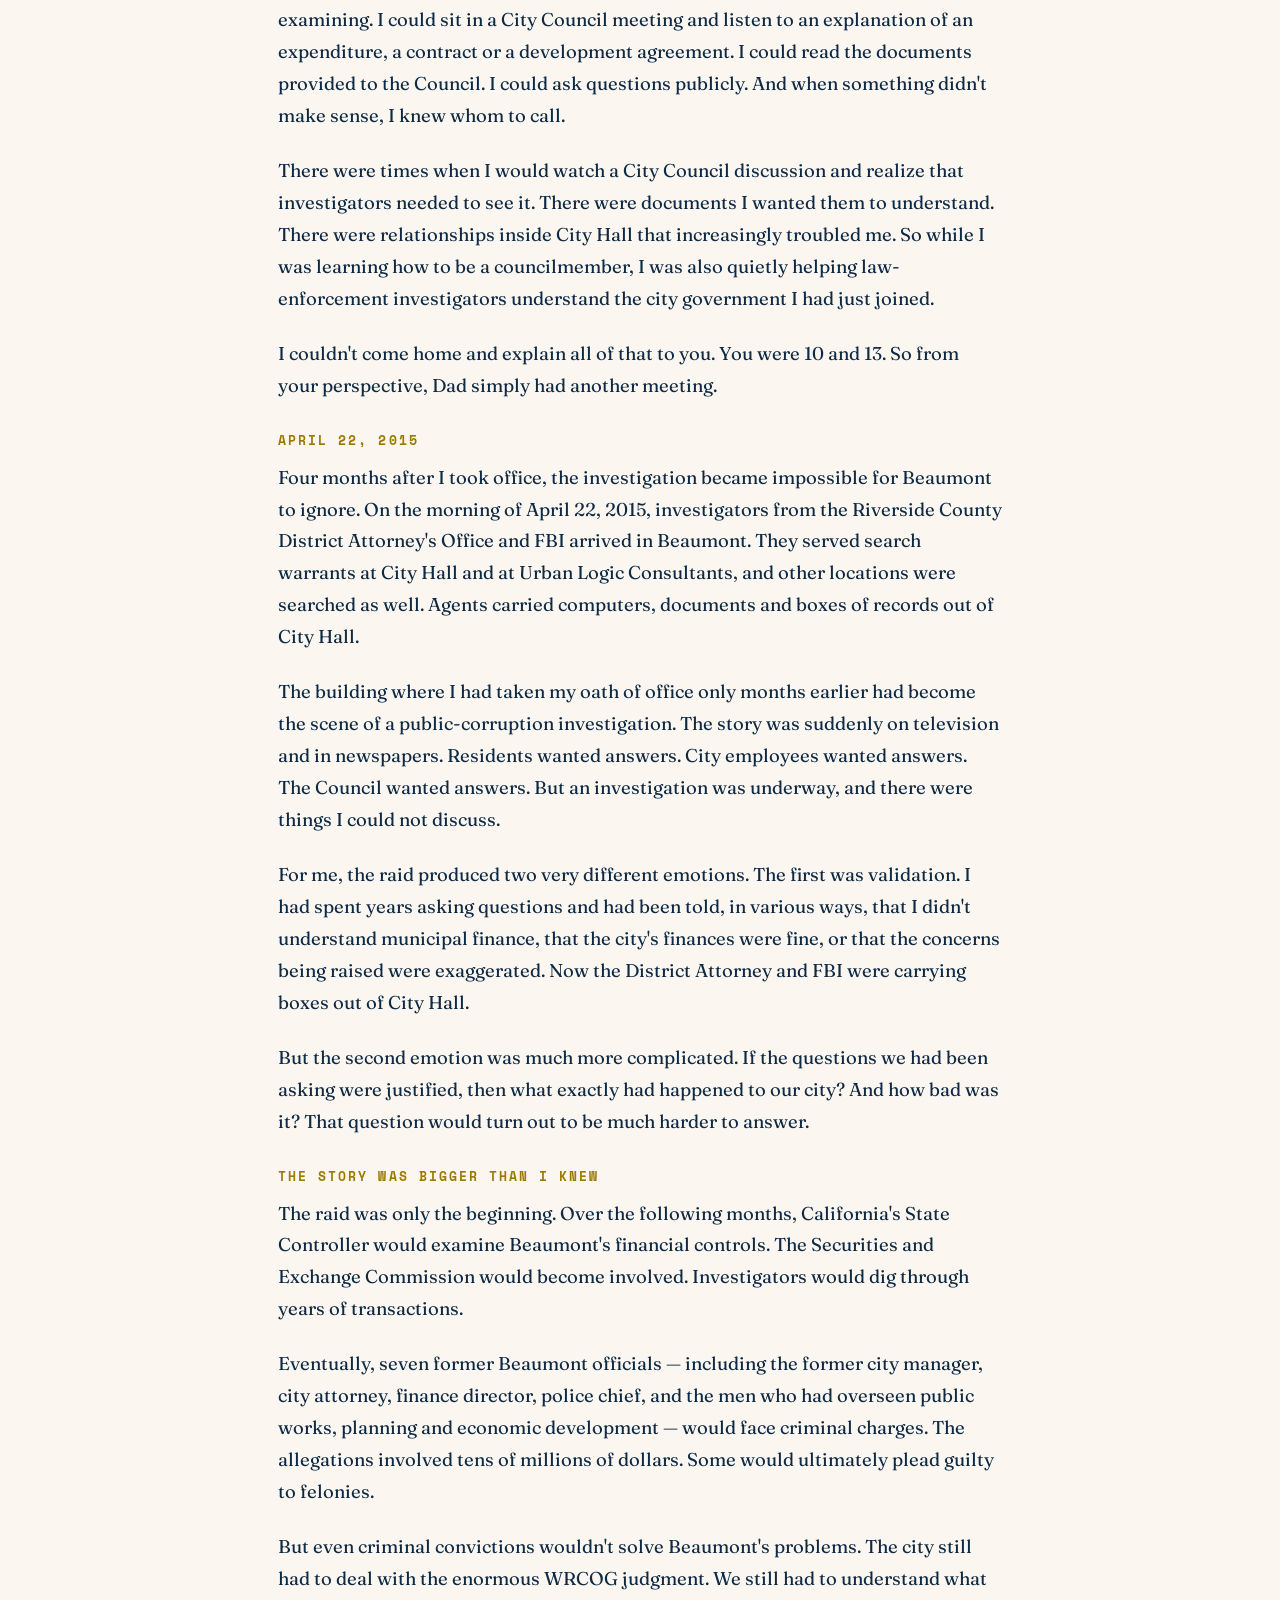
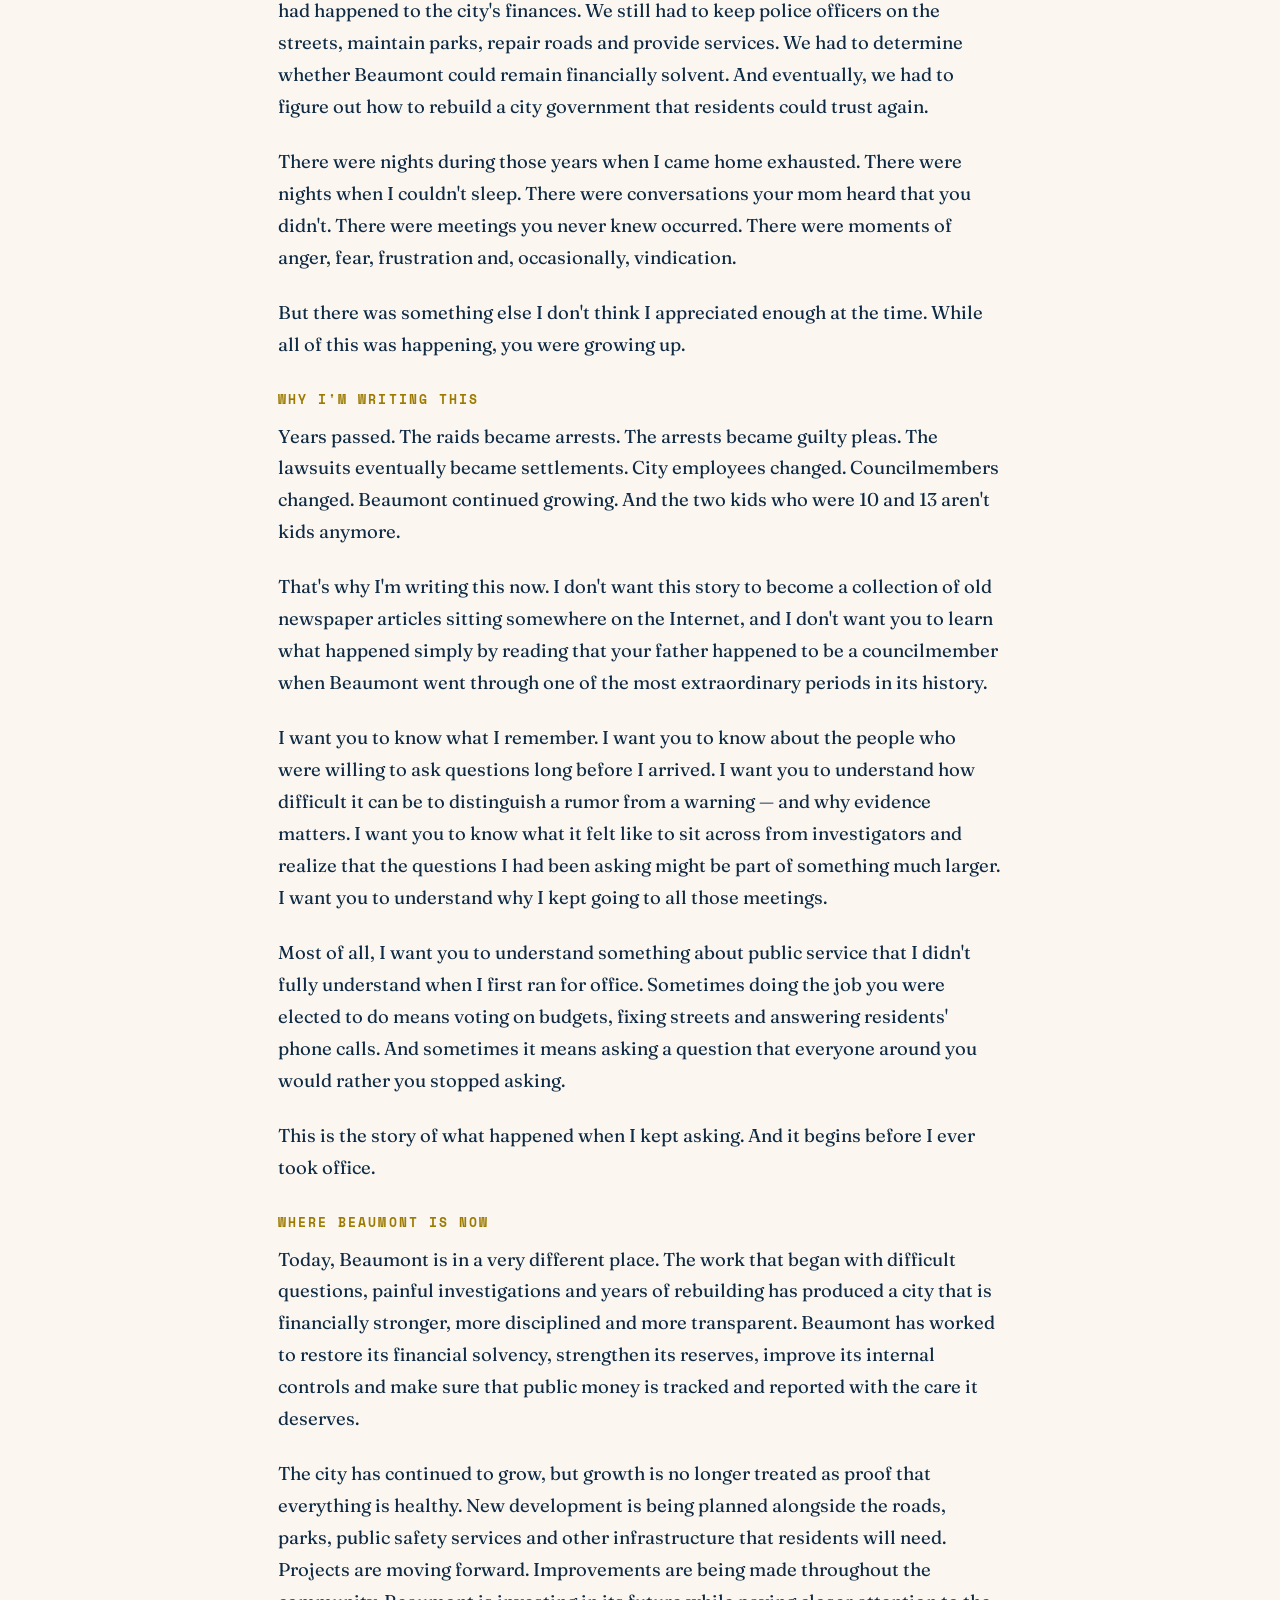
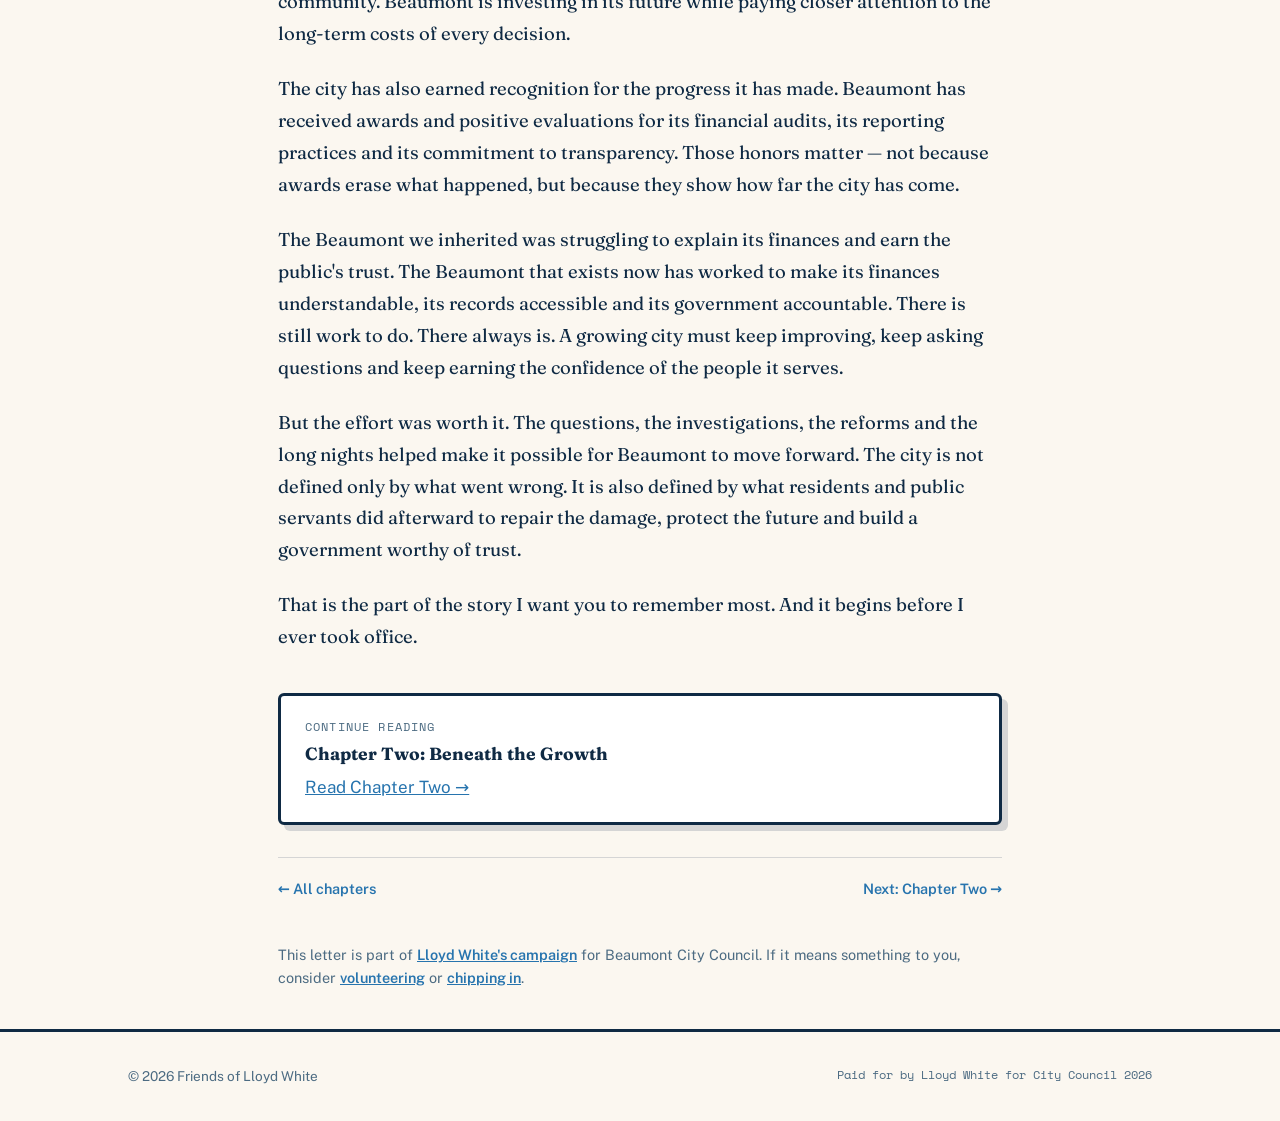
==== commit 5d1289ef: "Publish chapter two" ====
--- a/chapter-01.html
+++ b/chapter-01.html
@@ -18,7 +18,7 @@
     <a href="index.html" class="brand">Lloyd White <strong>&bull;</strong> Beaumont City Council</a>
     <ul class="nav-links">
       <li><a href="index.html" class="nav-home" aria-label="Home"><svg viewBox="0 0 24 24" width="20" height="20" aria-hidden="true" focusable="false"><path fill="currentColor" d="M12 3 2 12h3v8h6v-5h2v5h6v-8h3z"/></svg></a></li>
-      <li><a href="chapter-01.html" class="active">The Letter</a></li>
+      <li><a href="chapter-02.html" class="active">The Letter</a></li>
       <li><a href="index.html#yard-signs" class="btn-donate">Yard Signs</a></li>
       <li><a href="volunteer.html" class="btn-donate">Volunteer</a></li>
       <li><a href="donate.html" class="btn-donate">Donate</a></li>
@@ -30,7 +30,7 @@
   <span class="chapter-index-label">Chapters</span>
   <ol>
     <li><a href="chapter-01.html" aria-current="page">1</a></li>
-    <li><span aria-hidden="true">2</span></li>
+    <li><a href="chapter-02.html">2</a></li>
     <li><span aria-hidden="true">3</span></li>
   </ol>
   <a class="chapter-index-all" href="story.html">All chapters &amp; schedule &rarr;</a>
@@ -49,7 +49,7 @@
       </div>
     </div>
 
-    <p class="chapter-dateline">Beaumont, California &nbsp;&middot;&nbsp; Published Friday, August 28, 2026</p>
+    <p class="chapter-dateline">Beaumont, California &nbsp;&middot;&nbsp; Published Friday, August 28, 2026 &nbsp;&middot;&nbsp; 9 min read</p>
   </div>
 
   <div class="chapter-body">
@@ -151,14 +151,14 @@
   </div>
 
   <div class="chapter-continue">
-    <span class="kicker">To be continued</span>
-    <strong>Chapter Two &mdash; the people who were asking questions about Beaumont's finances long before I ran.</strong>
-    <p style="margin:6px 0 0; color:var(--slate);">Posts Friday, September 4, 2026.</p>
+    <span class="kicker">Continue reading</span>
+    <strong>Chapter Two: Beneath the Growth</strong>
+    <p style="margin:6px 0 0;"><a href="chapter-02.html">Read Chapter Two &rarr;</a></p>
   </div>
 
   <nav class="chapter-nav">
     <a href="story.html">&larr; All chapters</a>
-    <span class="muted">Next: Chapter Two &middot; Fri, Sep 4</span>
+    <a href="chapter-02.html">Next: Chapter Two &rarr;</a>
   </nav>
 </article>
 
--- a/style.css
+++ b/style.css
@@ -650,7 +650,7 @@
 body.reading footer { background: var(--paper-warm); }
 
 .chapter {
-  max-width: 680px;
+  max-width: 780px;
   margin: 0 auto;
   padding: 56px 28px 44px;
 }
@@ -751,7 +751,7 @@
 .chapter-nav .muted { color: var(--slate); font-weight: 400; }
 
 .chapter-campaign-note {
-  max-width: 680px;
+  max-width: 780px;
   margin: 0 auto;
   padding: 0 28px 40px;
   font-size: 0.9rem;
@@ -762,7 +762,7 @@
 
 /* chapter index rail — jump straight to any released chapter from the reader */
 .chapter-index {
-  max-width: 680px;
+  max-width: 780px;
   margin: 0 auto;
   padding: 20px 28px 0;
   display: flex;
@@ -827,9 +827,18 @@
   .chapter-index-all { margin-left: 0; }
 }
 
-/* nav: stack brand over links once four items no longer fit one row */
+/* nav: stack brand over links once the buttons no longer fit one row,
+   and shrink the buttons so three of them clear a narrow phone screen */
 @media (max-width: 640px) {
   .site-nav .wrap { flex-wrap: wrap; gap: 12px 0; }
   .brand { flex: 1 1 100%; font-size: 1.05rem; }
-  .nav-links { flex-wrap: wrap; gap: 8px 18px; }
-}
+  .nav-links { flex-wrap: wrap; gap: 8px 10px; }
+  .nav-links a { font-size: 0.82rem; }
+  .nav-links a.btn-donate { padding: 7px 11px; }
+}
+
+@media (max-width: 380px) {
+  .nav-links { gap: 6px 8px; }
+  .nav-links a { font-size: 0.78rem; }
+  .nav-links a.btn-donate { padding: 6px 9px; }
+}
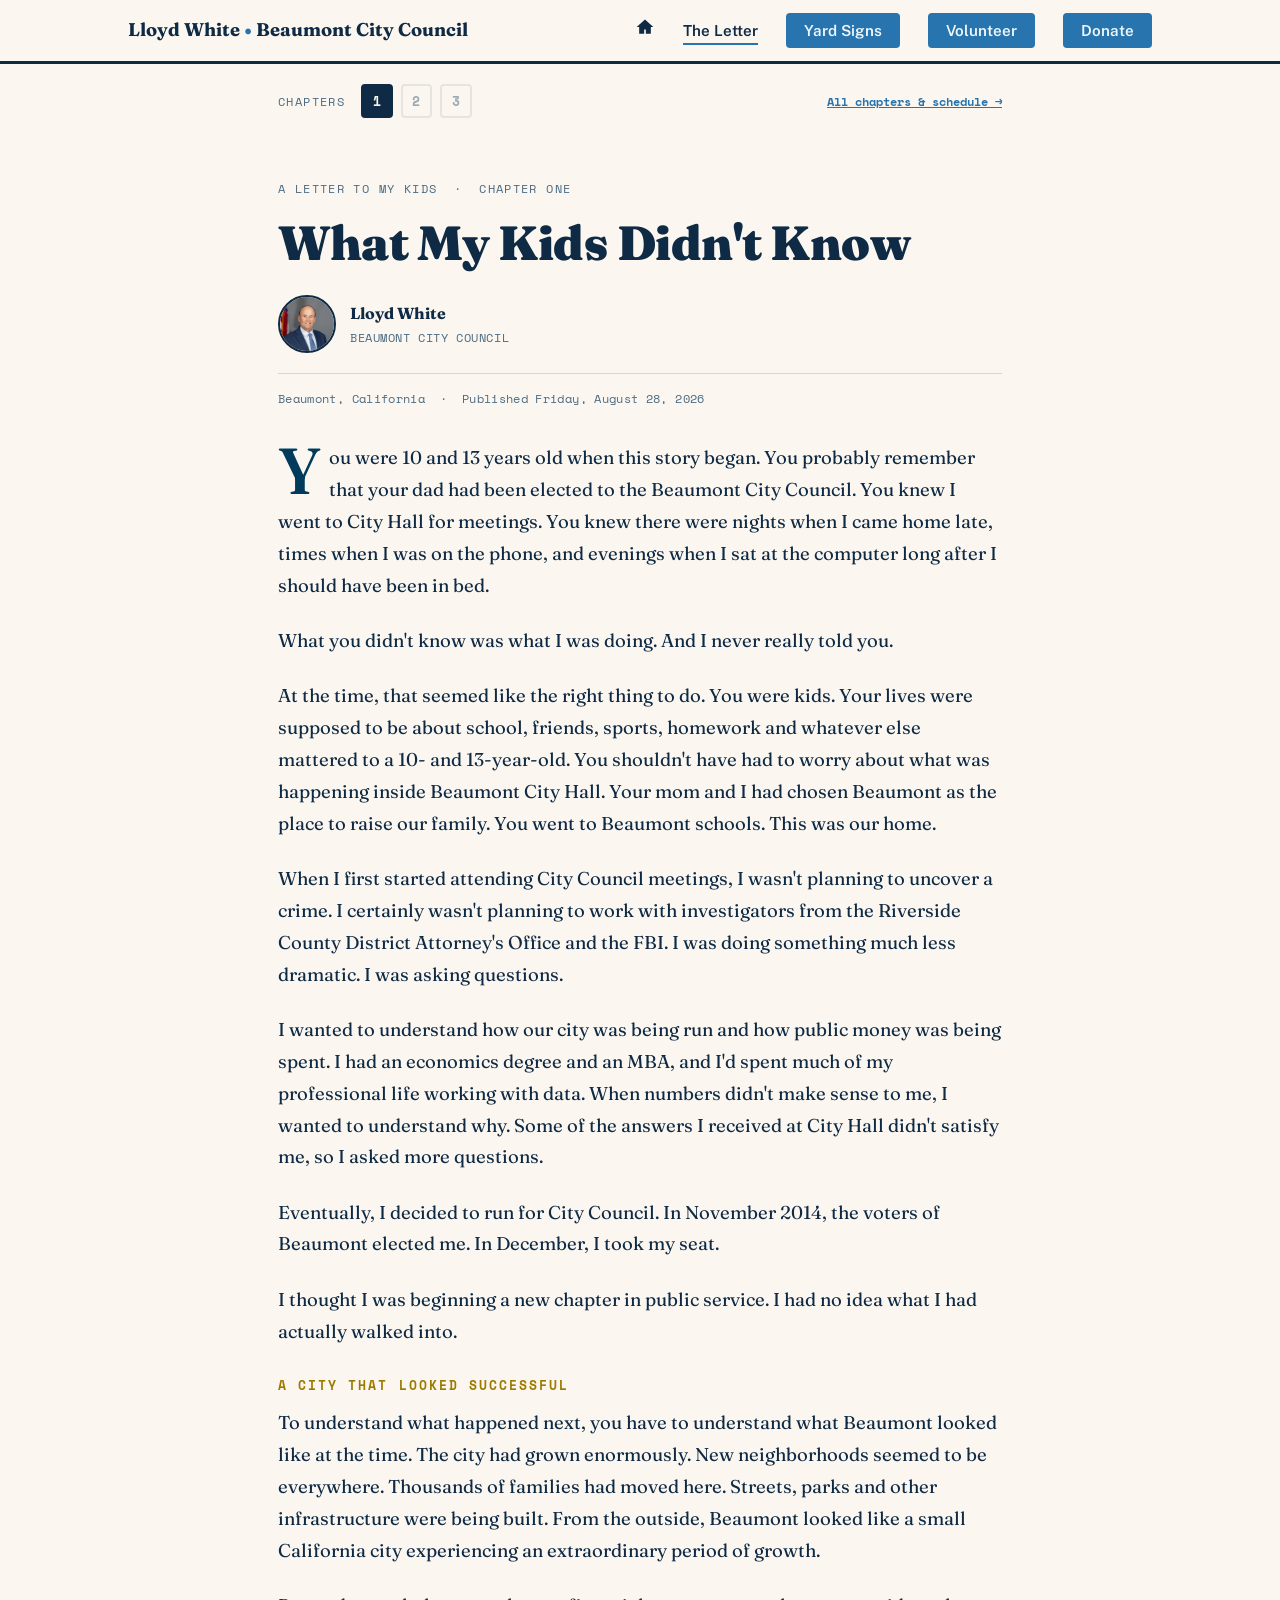
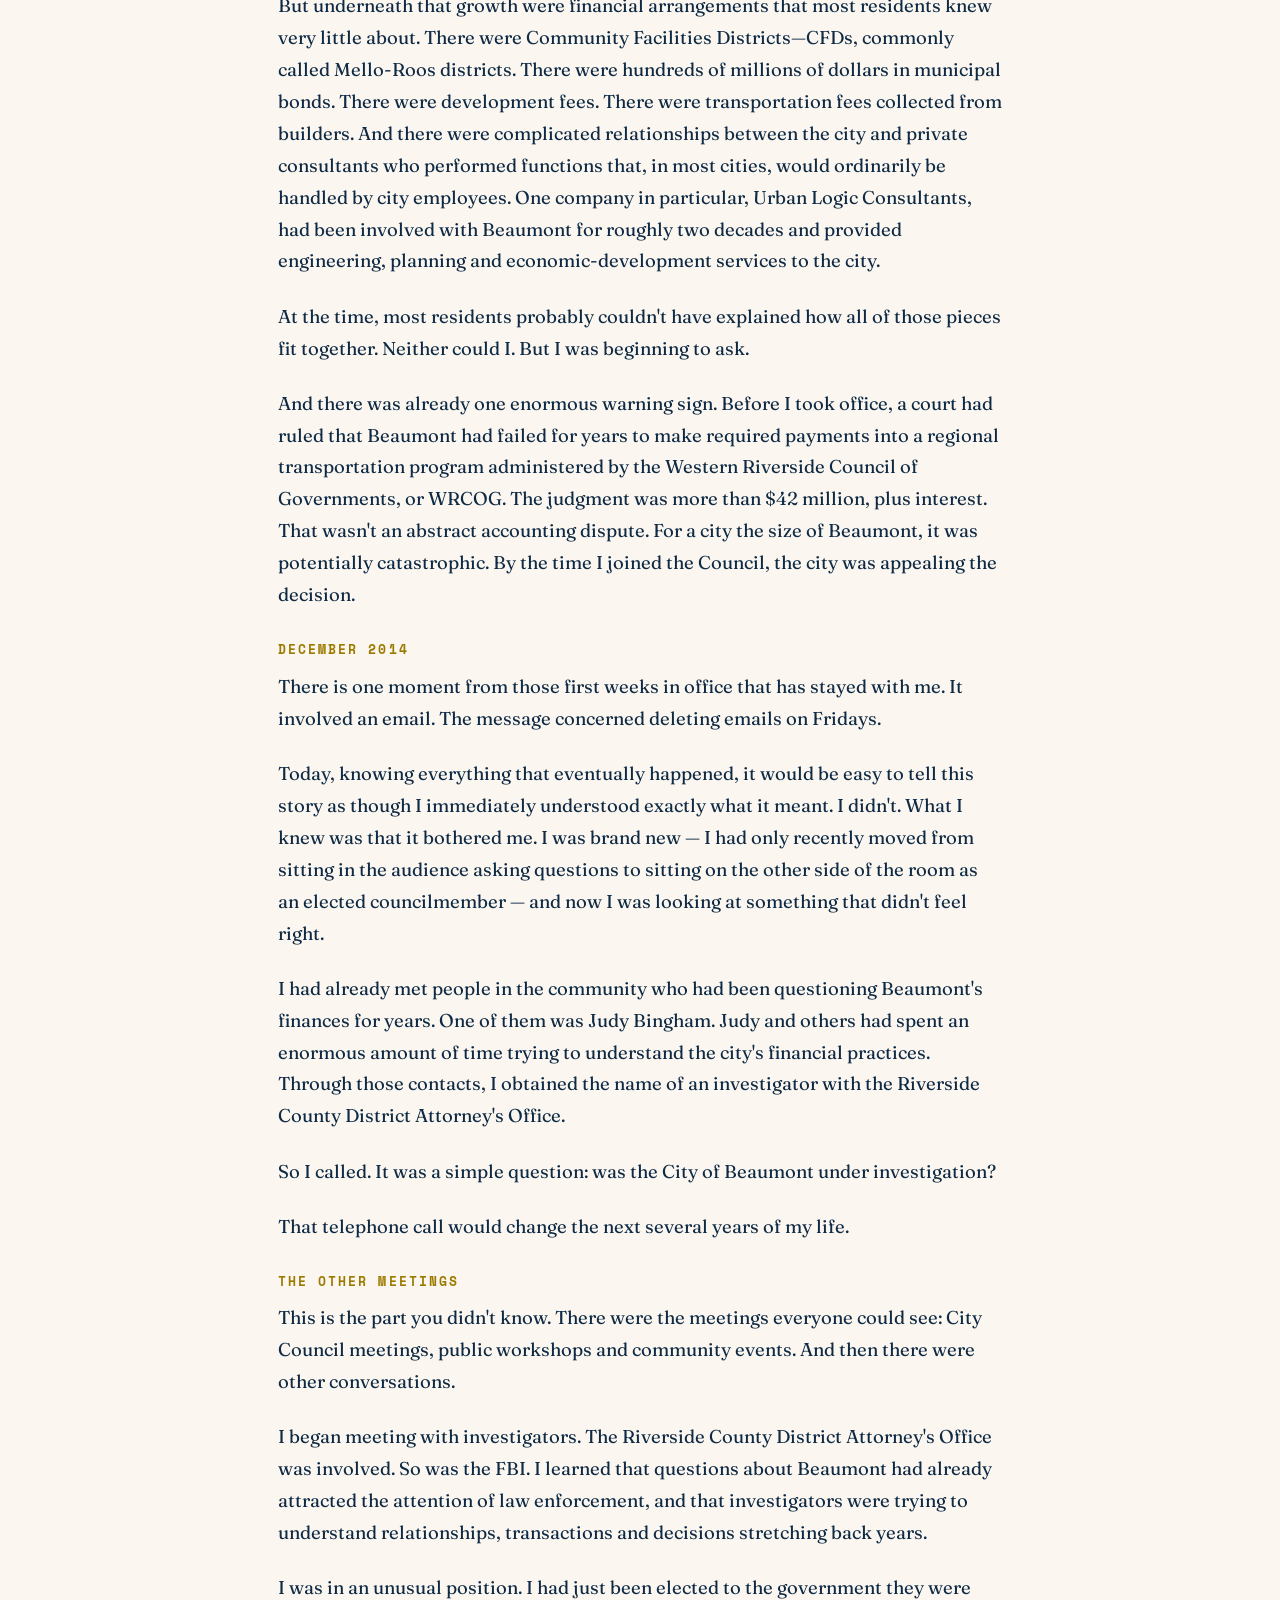
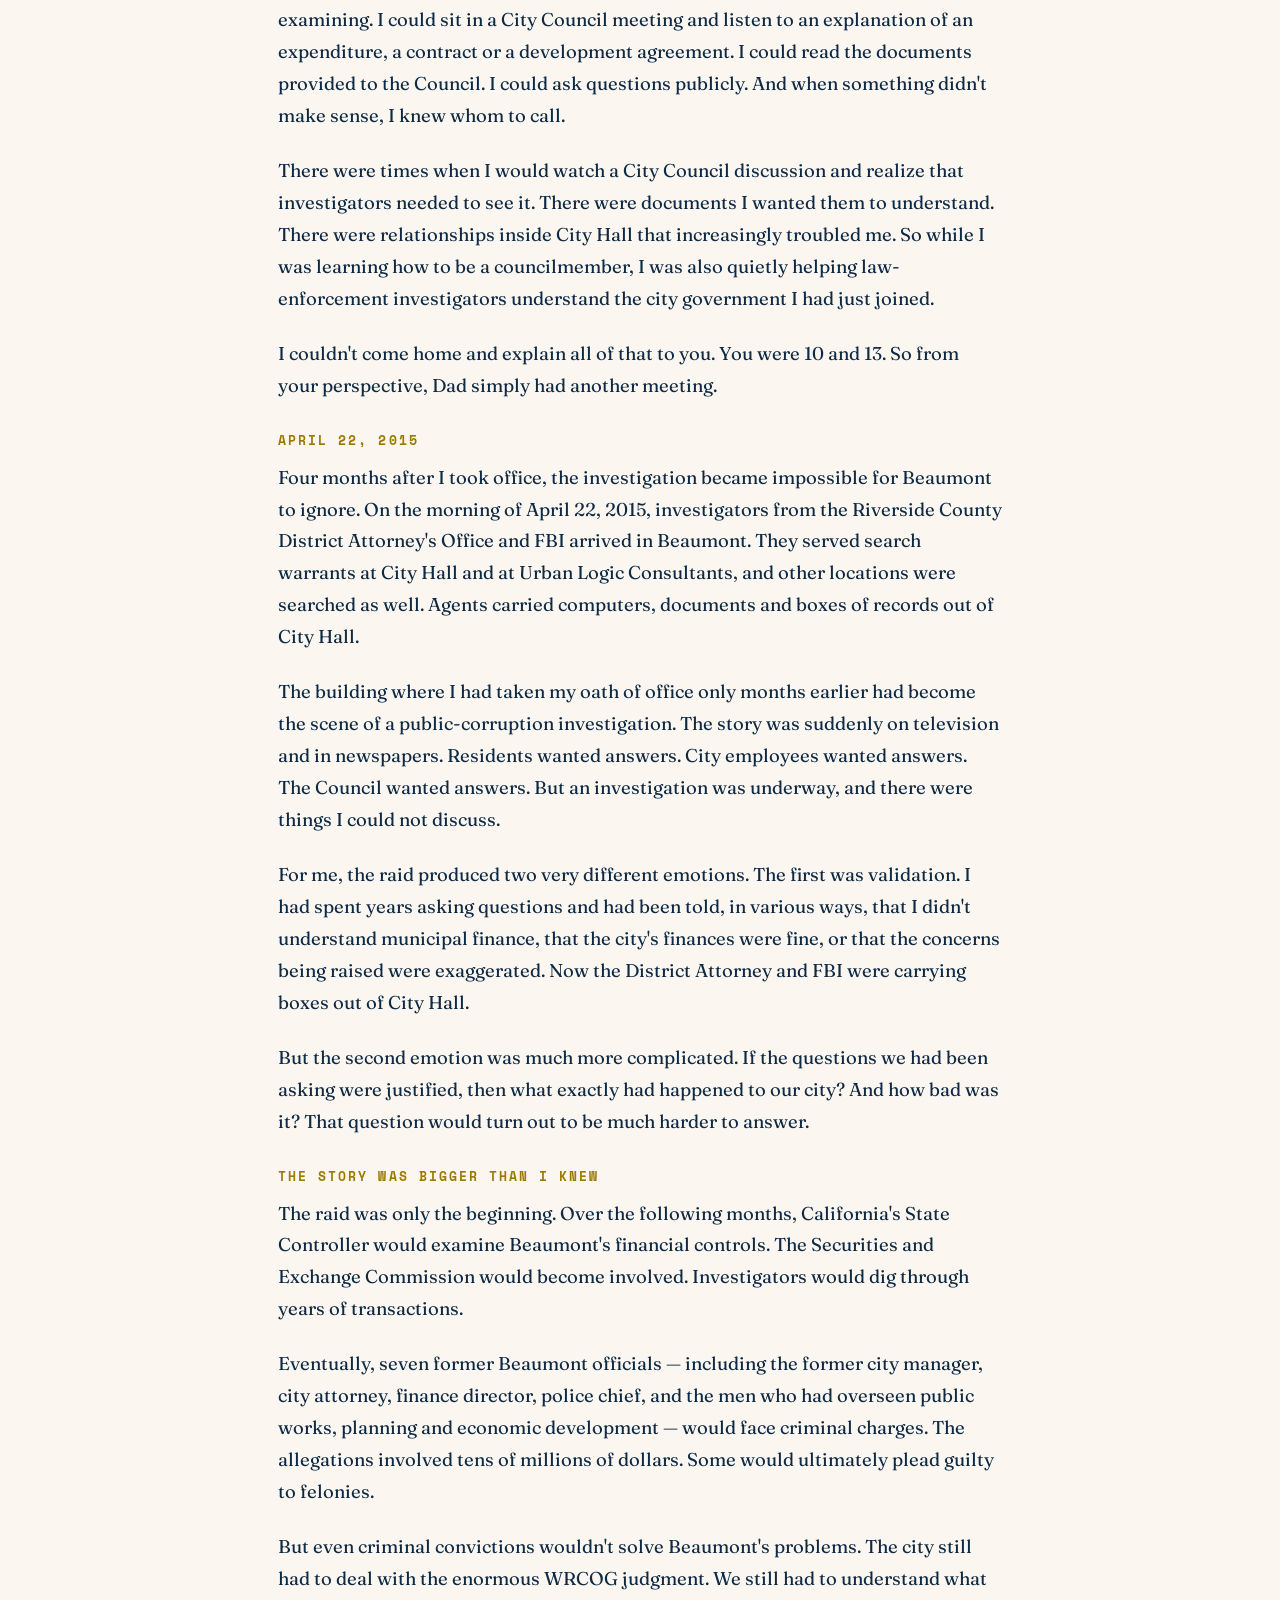
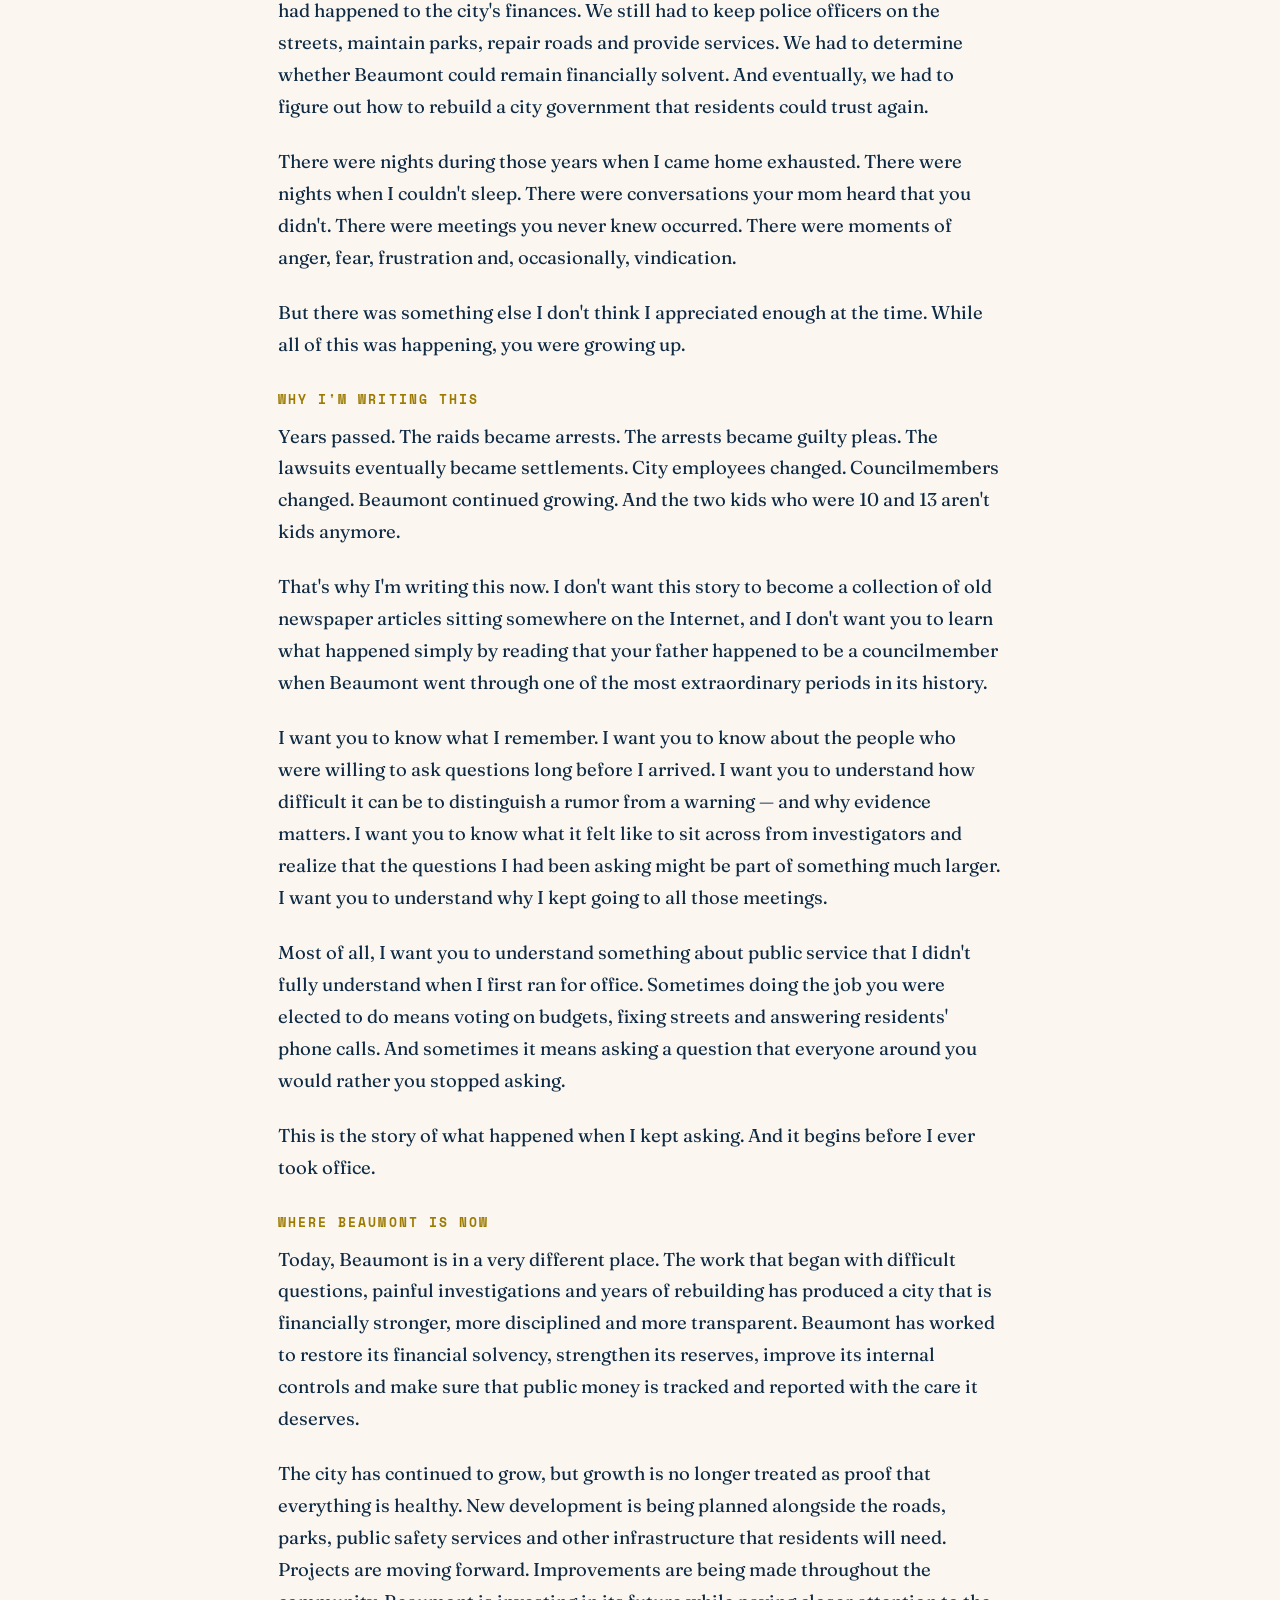
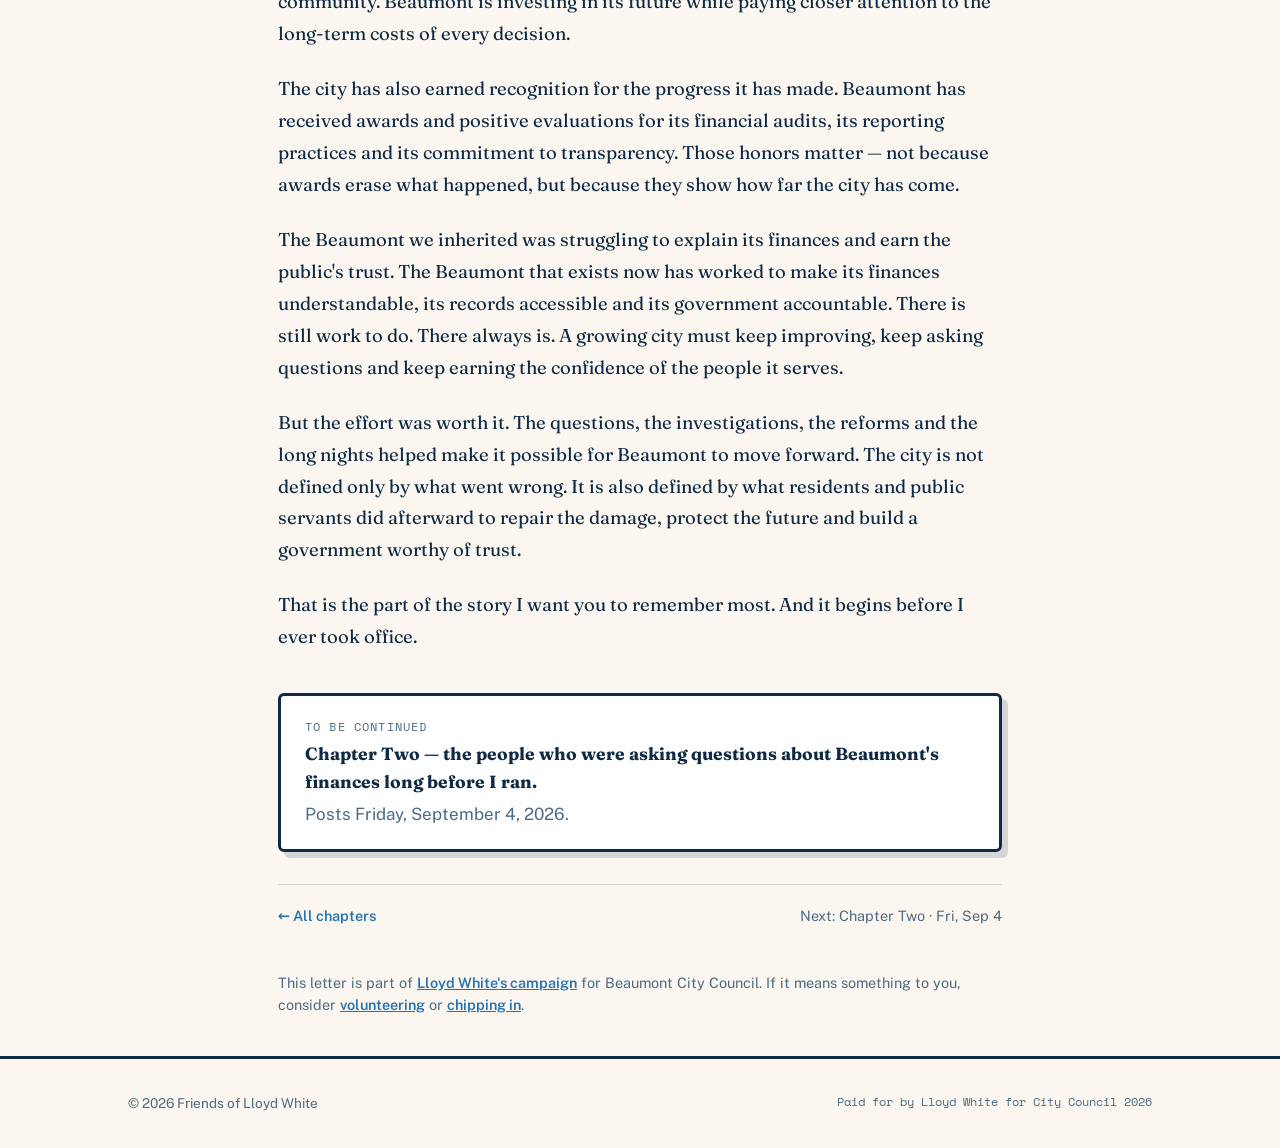
==== commit d7b31aeb: "Add GA4 tracking to Lloyd White campaign site Create a new MovingBeaumontForward Google Analytics ac" ====
--- a/chapter-01.html
+++ b/chapter-01.html
@@ -1,6 +1,14 @@
 <!DOCTYPE html>
 <html lang="en">
 <head>
+<!-- Google tag (gtag.js) -->
+<script async src="https://www.googletagmanager.com/gtag/js?id=G-0WGXLLVJK8"></script>
+<script>
+  window.dataLayer = window.dataLayer || [];
+  function gtag(){dataLayer.push(arguments);}
+  gtag('js', new Date());
+  gtag('config', 'G-0WGXLLVJK8');
+</script>
 <meta charset="UTF-8">
 <meta name="viewport" content="width=device-width, initial-scale=1.0">
 <title>Chapter One: What My Kids Didn't Know — Lloyd White</title>
@@ -18,7 +26,7 @@
     <a href="index.html" class="brand">Lloyd White <strong>&bull;</strong> Beaumont City Council</a>
     <ul class="nav-links">
       <li><a href="index.html" class="nav-home" aria-label="Home"><svg viewBox="0 0 24 24" width="20" height="20" aria-hidden="true" focusable="false"><path fill="currentColor" d="M12 3 2 12h3v8h6v-5h2v5h6v-8h3z"/></svg></a></li>
-      <li><a href="chapter-02.html" class="active">The Letter</a></li>
+      <li><a href="chapter-01.html" class="active">The Letter</a></li>
       <li><a href="index.html#yard-signs" class="btn-donate">Yard Signs</a></li>
       <li><a href="volunteer.html" class="btn-donate">Volunteer</a></li>
       <li><a href="donate.html" class="btn-donate">Donate</a></li>
@@ -30,7 +38,7 @@
   <span class="chapter-index-label">Chapters</span>
   <ol>
     <li><a href="chapter-01.html" aria-current="page">1</a></li>
-    <li><a href="chapter-02.html">2</a></li>
+    <li><span aria-hidden="true">2</span></li>
     <li><span aria-hidden="true">3</span></li>
   </ol>
   <a class="chapter-index-all" href="story.html">All chapters &amp; schedule &rarr;</a>
@@ -49,7 +57,7 @@
       </div>
     </div>
 
-    <p class="chapter-dateline">Beaumont, California &nbsp;&middot;&nbsp; Published Friday, August 28, 2026 &nbsp;&middot;&nbsp; 9 min read</p>
+    <p class="chapter-dateline">Beaumont, California &nbsp;&middot;&nbsp; Published Friday, August 28, 2026</p>
   </div>
 
   <div class="chapter-body">
@@ -151,14 +159,14 @@
   </div>
 
   <div class="chapter-continue">
-    <span class="kicker">Continue reading</span>
-    <strong>Chapter Two: Beneath the Growth</strong>
-    <p style="margin:6px 0 0;"><a href="chapter-02.html">Read Chapter Two &rarr;</a></p>
+    <span class="kicker">To be continued</span>
+    <strong>Chapter Two &mdash; the people who were asking questions about Beaumont's finances long before I ran.</strong>
+    <p style="margin:6px 0 0; color:var(--slate);">Posts Friday, September 4, 2026.</p>
   </div>
 
   <nav class="chapter-nav">
     <a href="story.html">&larr; All chapters</a>
-    <a href="chapter-02.html">Next: Chapter Two &rarr;</a>
+    <span class="muted">Next: Chapter Two &middot; Fri, Sep 4</span>
   </nav>
 </article>
 
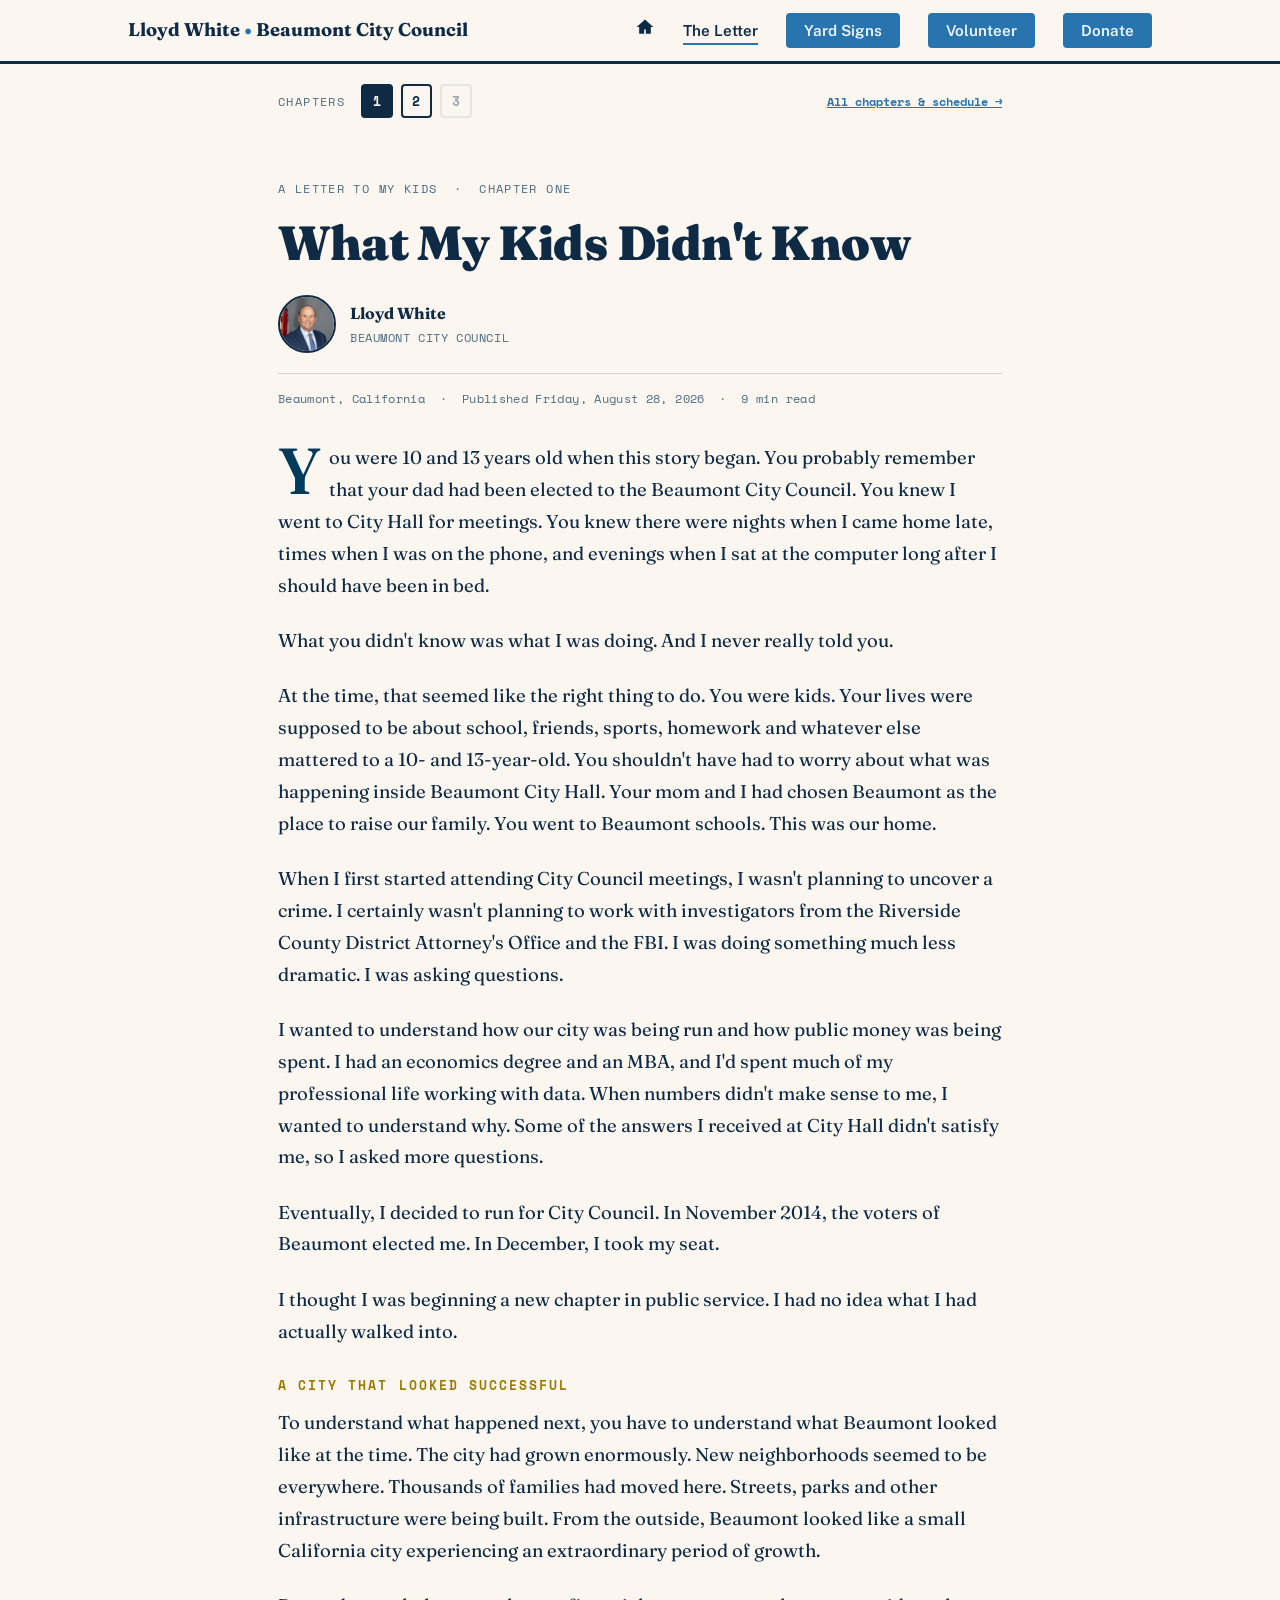
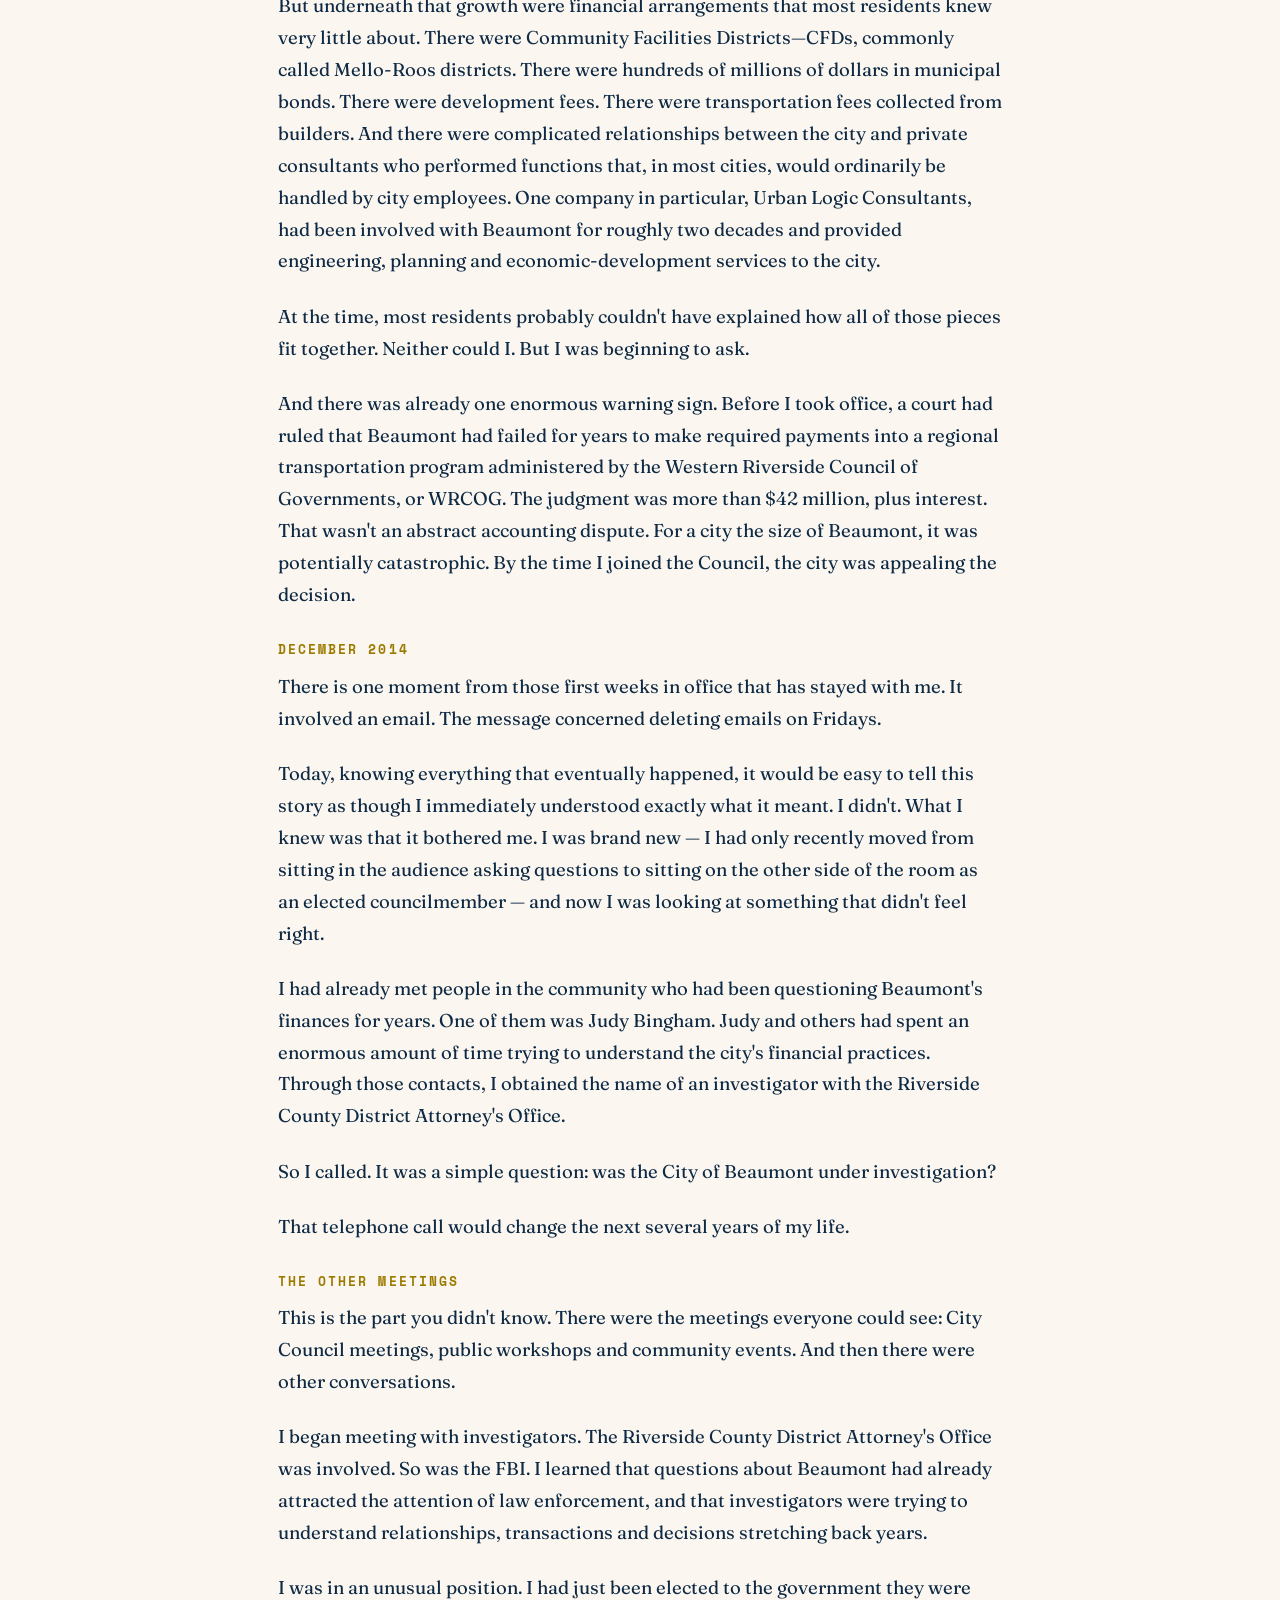
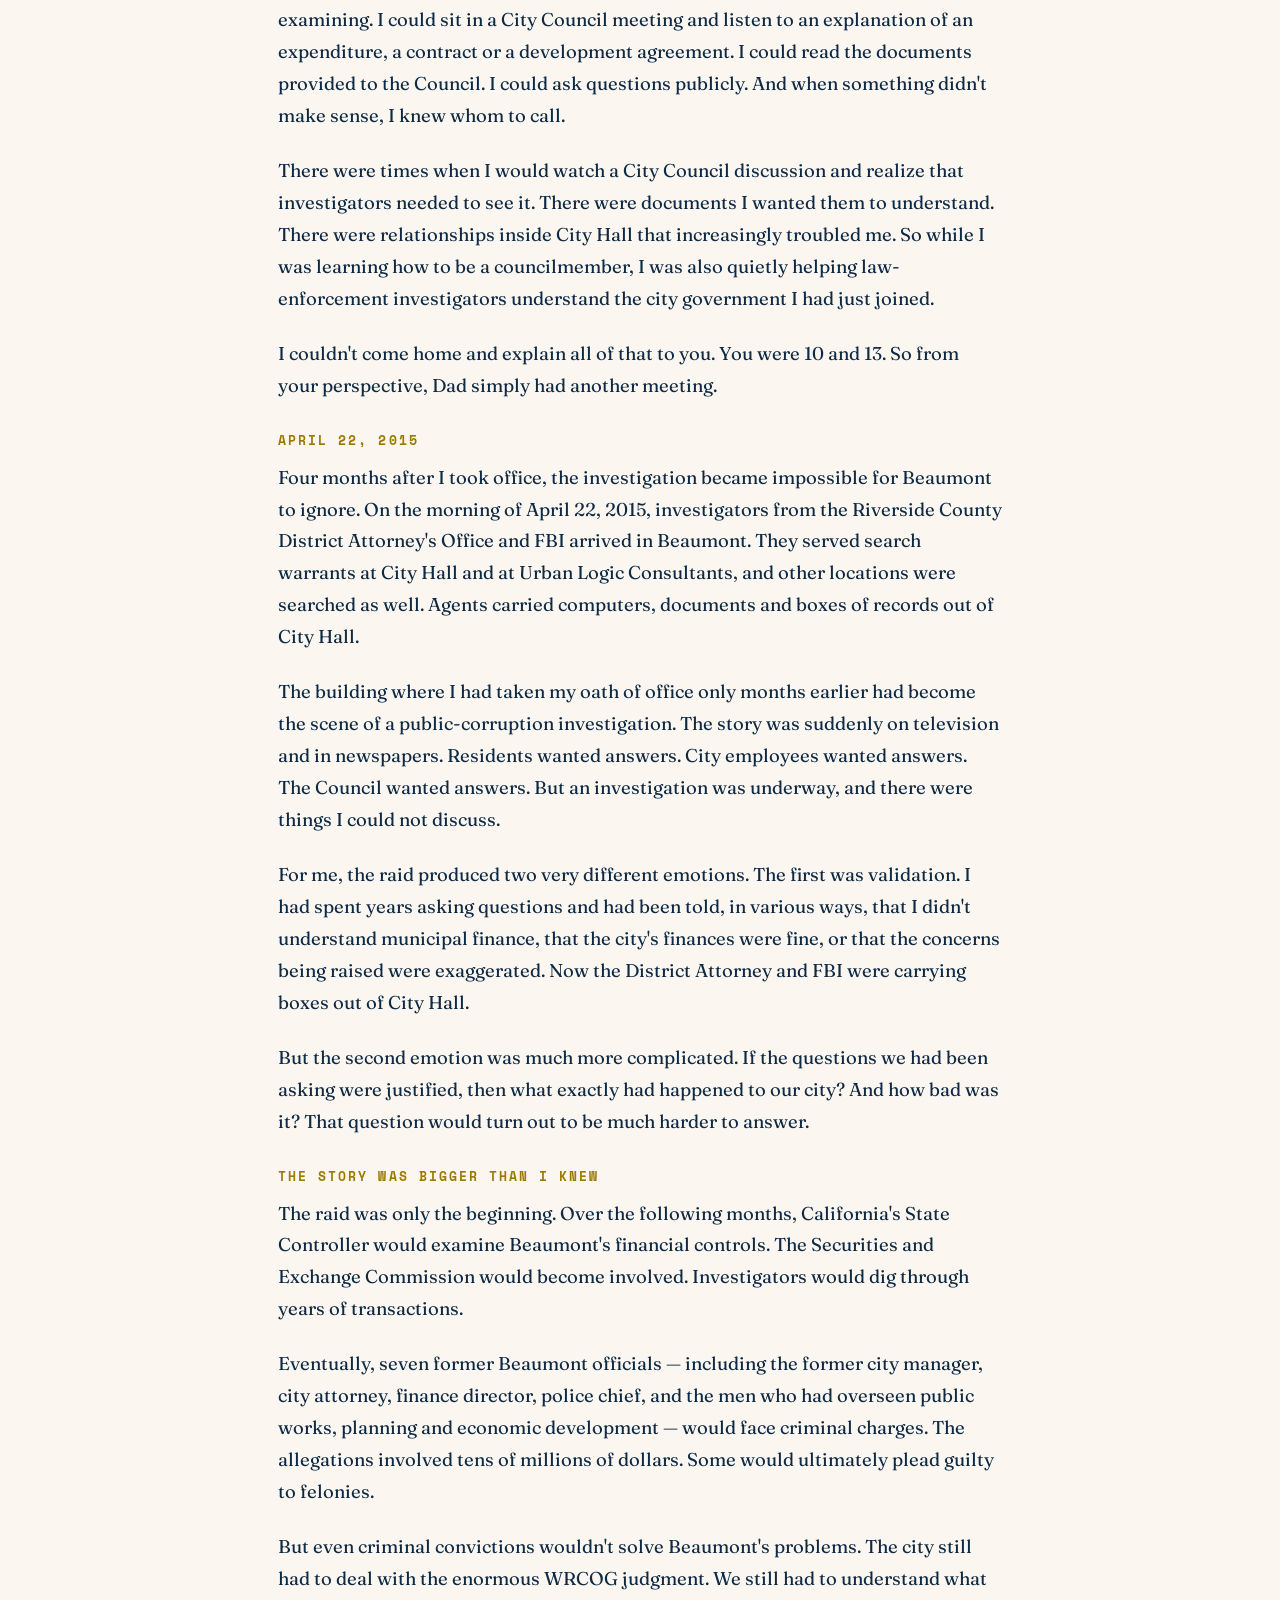
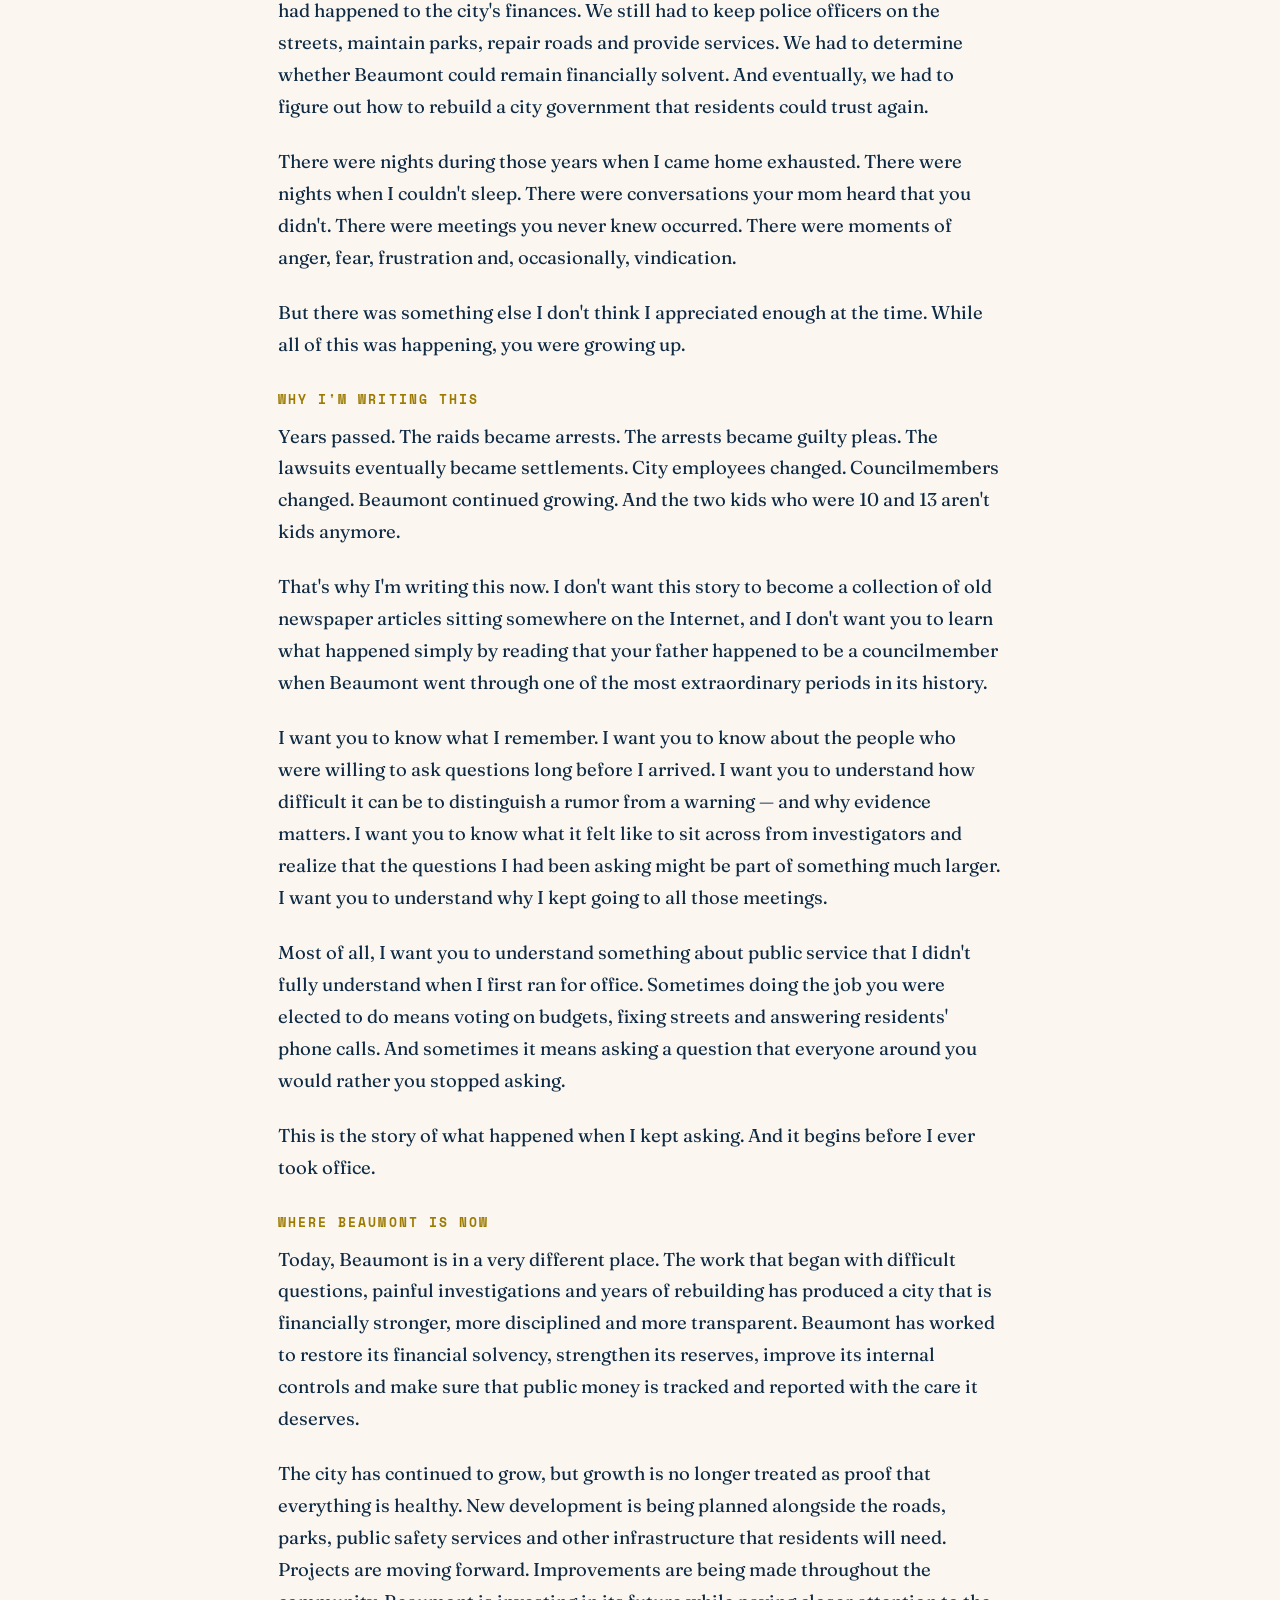
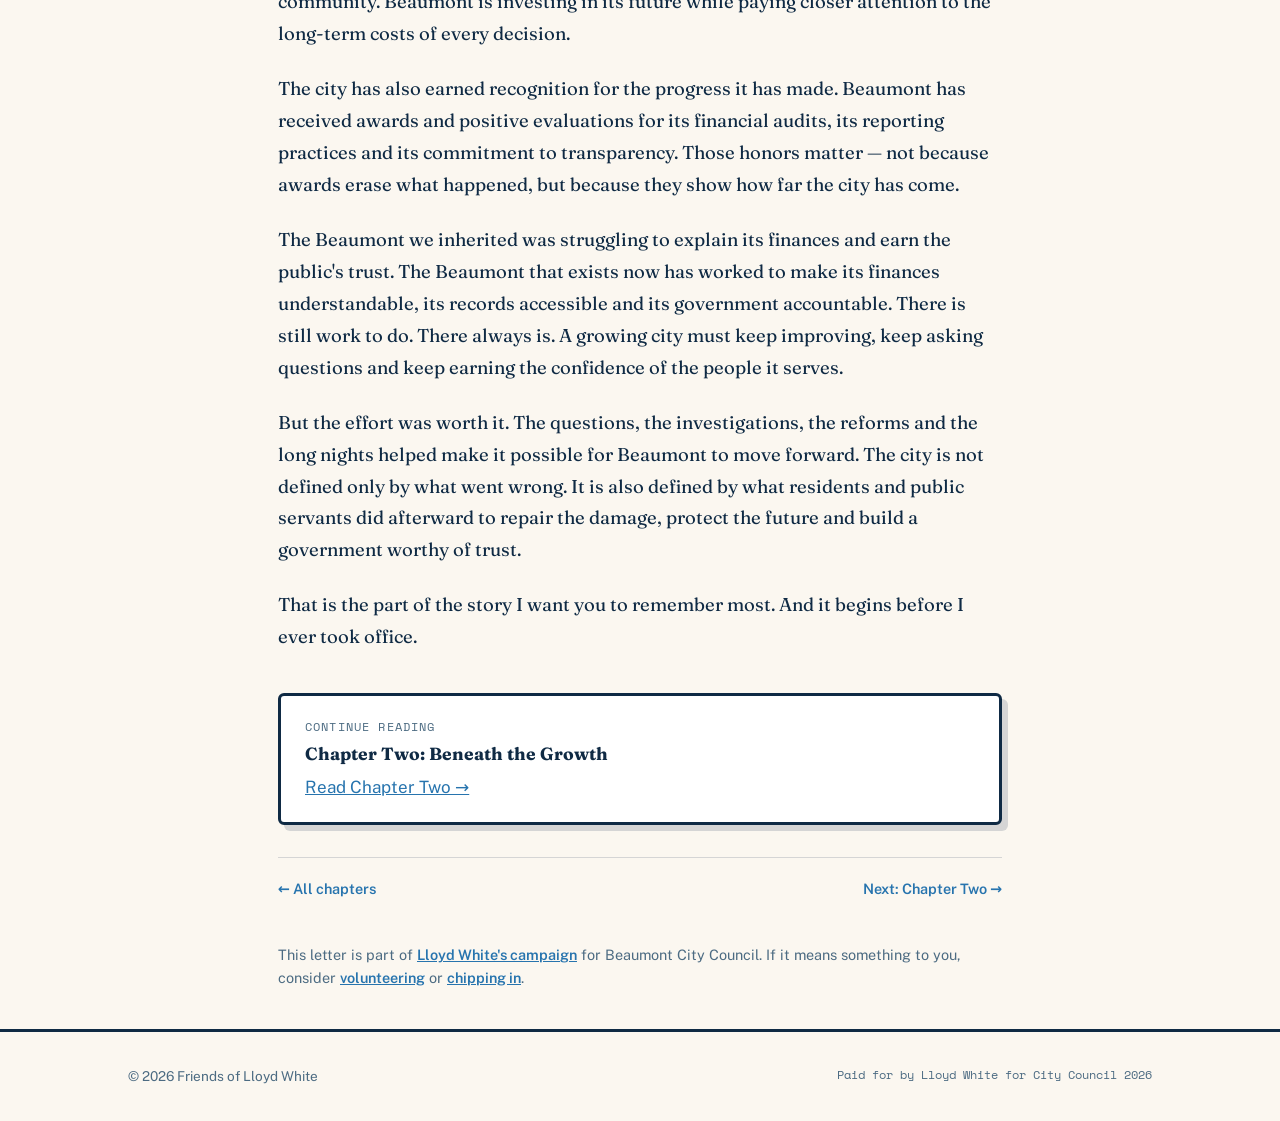
==== commit a6285bc2: "Merge branch 'main' of https://github.com/alwhite524/campaign-site-lloyd" ====
--- a/chapter-01.html
+++ b/chapter-01.html
@@ -26,7 +26,7 @@
     <a href="index.html" class="brand">Lloyd White <strong>&bull;</strong> Beaumont City Council</a>
     <ul class="nav-links">
       <li><a href="index.html" class="nav-home" aria-label="Home"><svg viewBox="0 0 24 24" width="20" height="20" aria-hidden="true" focusable="false"><path fill="currentColor" d="M12 3 2 12h3v8h6v-5h2v5h6v-8h3z"/></svg></a></li>
-      <li><a href="chapter-01.html" class="active">The Letter</a></li>
+      <li><a href="chapter-02.html" class="active">The Letter</a></li>
       <li><a href="index.html#yard-signs" class="btn-donate">Yard Signs</a></li>
       <li><a href="volunteer.html" class="btn-donate">Volunteer</a></li>
       <li><a href="donate.html" class="btn-donate">Donate</a></li>
@@ -38,7 +38,7 @@
   <span class="chapter-index-label">Chapters</span>
   <ol>
     <li><a href="chapter-01.html" aria-current="page">1</a></li>
-    <li><span aria-hidden="true">2</span></li>
+    <li><a href="chapter-02.html">2</a></li>
     <li><span aria-hidden="true">3</span></li>
   </ol>
   <a class="chapter-index-all" href="story.html">All chapters &amp; schedule &rarr;</a>
@@ -57,7 +57,7 @@
       </div>
     </div>
 
-    <p class="chapter-dateline">Beaumont, California &nbsp;&middot;&nbsp; Published Friday, August 28, 2026</p>
+    <p class="chapter-dateline">Beaumont, California &nbsp;&middot;&nbsp; Published Friday, August 28, 2026 &nbsp;&middot;&nbsp; 9 min read</p>
   </div>
 
   <div class="chapter-body">
@@ -159,14 +159,14 @@
   </div>
 
   <div class="chapter-continue">
-    <span class="kicker">To be continued</span>
-    <strong>Chapter Two &mdash; the people who were asking questions about Beaumont's finances long before I ran.</strong>
-    <p style="margin:6px 0 0; color:var(--slate);">Posts Friday, September 4, 2026.</p>
+    <span class="kicker">Continue reading</span>
+    <strong>Chapter Two: Beneath the Growth</strong>
+    <p style="margin:6px 0 0;"><a href="chapter-02.html">Read Chapter Two &rarr;</a></p>
   </div>
 
   <nav class="chapter-nav">
     <a href="story.html">&larr; All chapters</a>
-    <span class="muted">Next: Chapter Two &middot; Fri, Sep 4</span>
+    <a href="chapter-02.html">Next: Chapter Two &rarr;</a>
   </nav>
 </article>
 
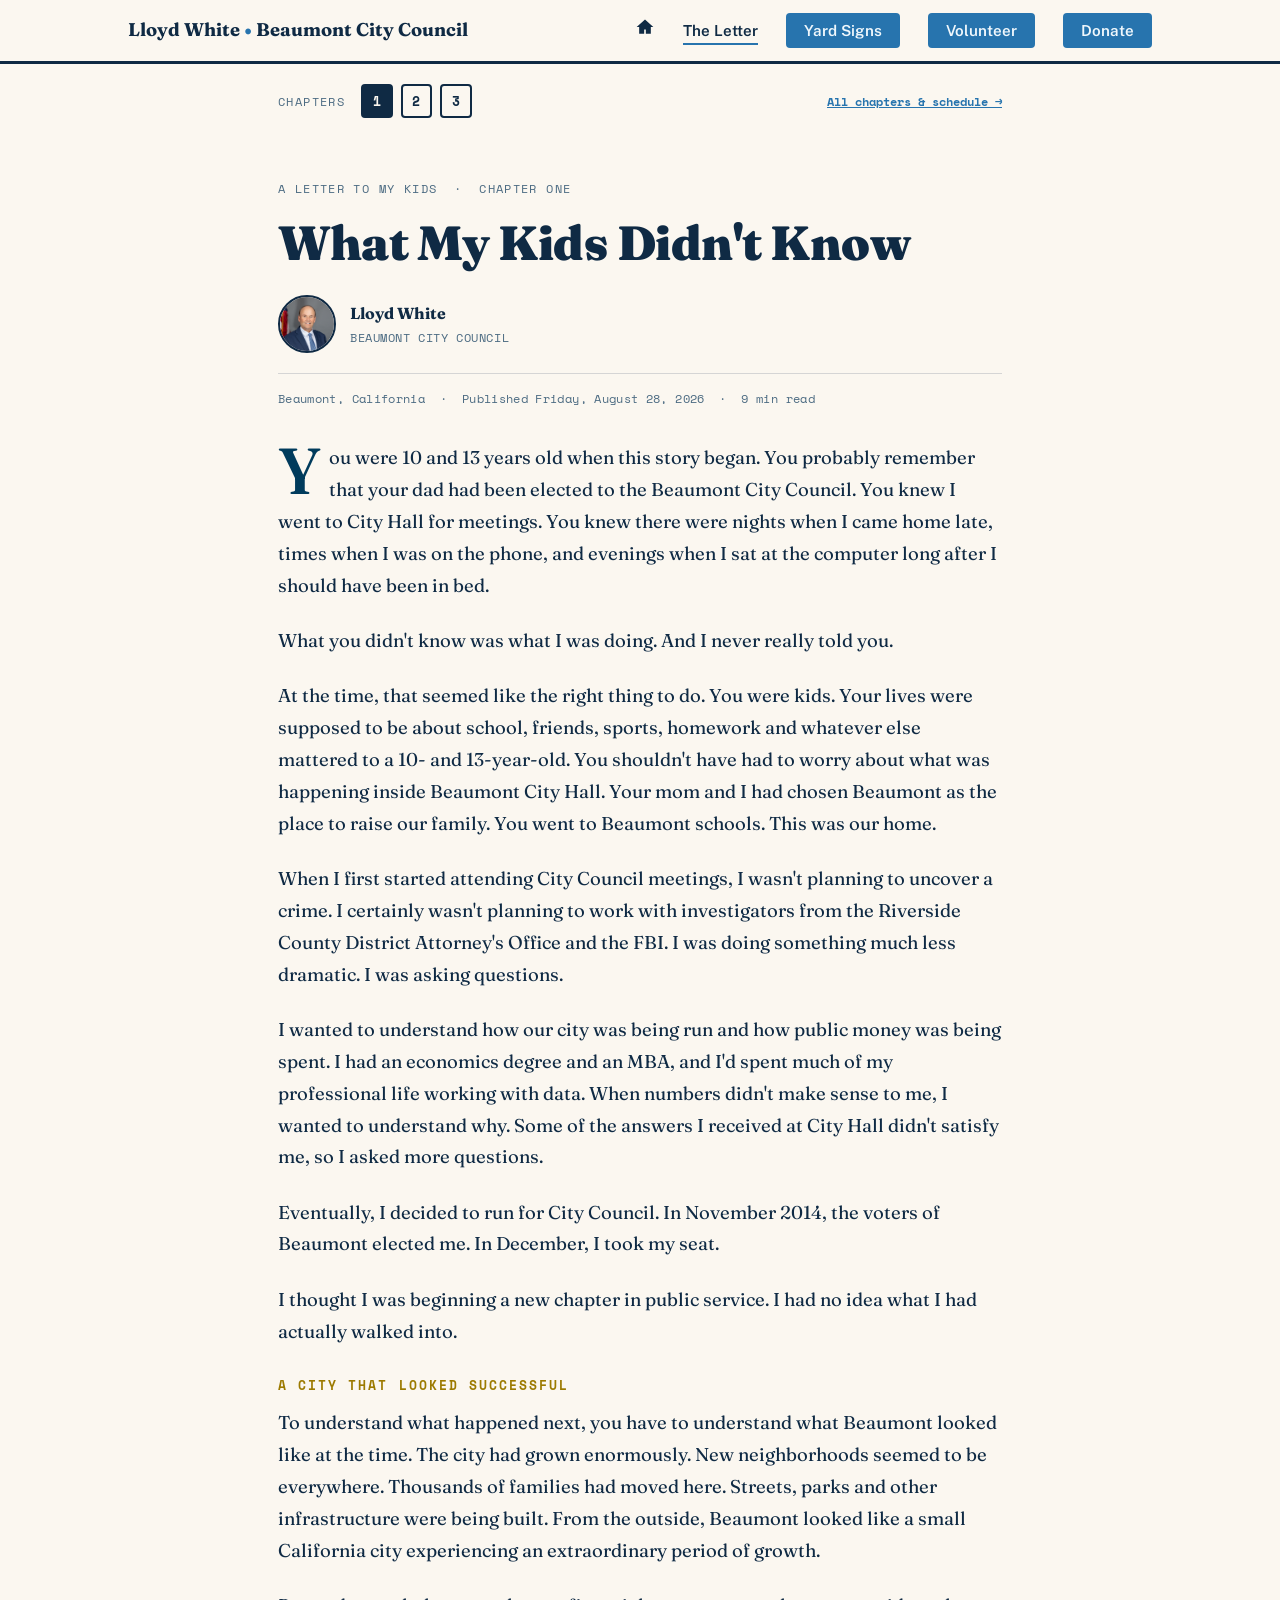
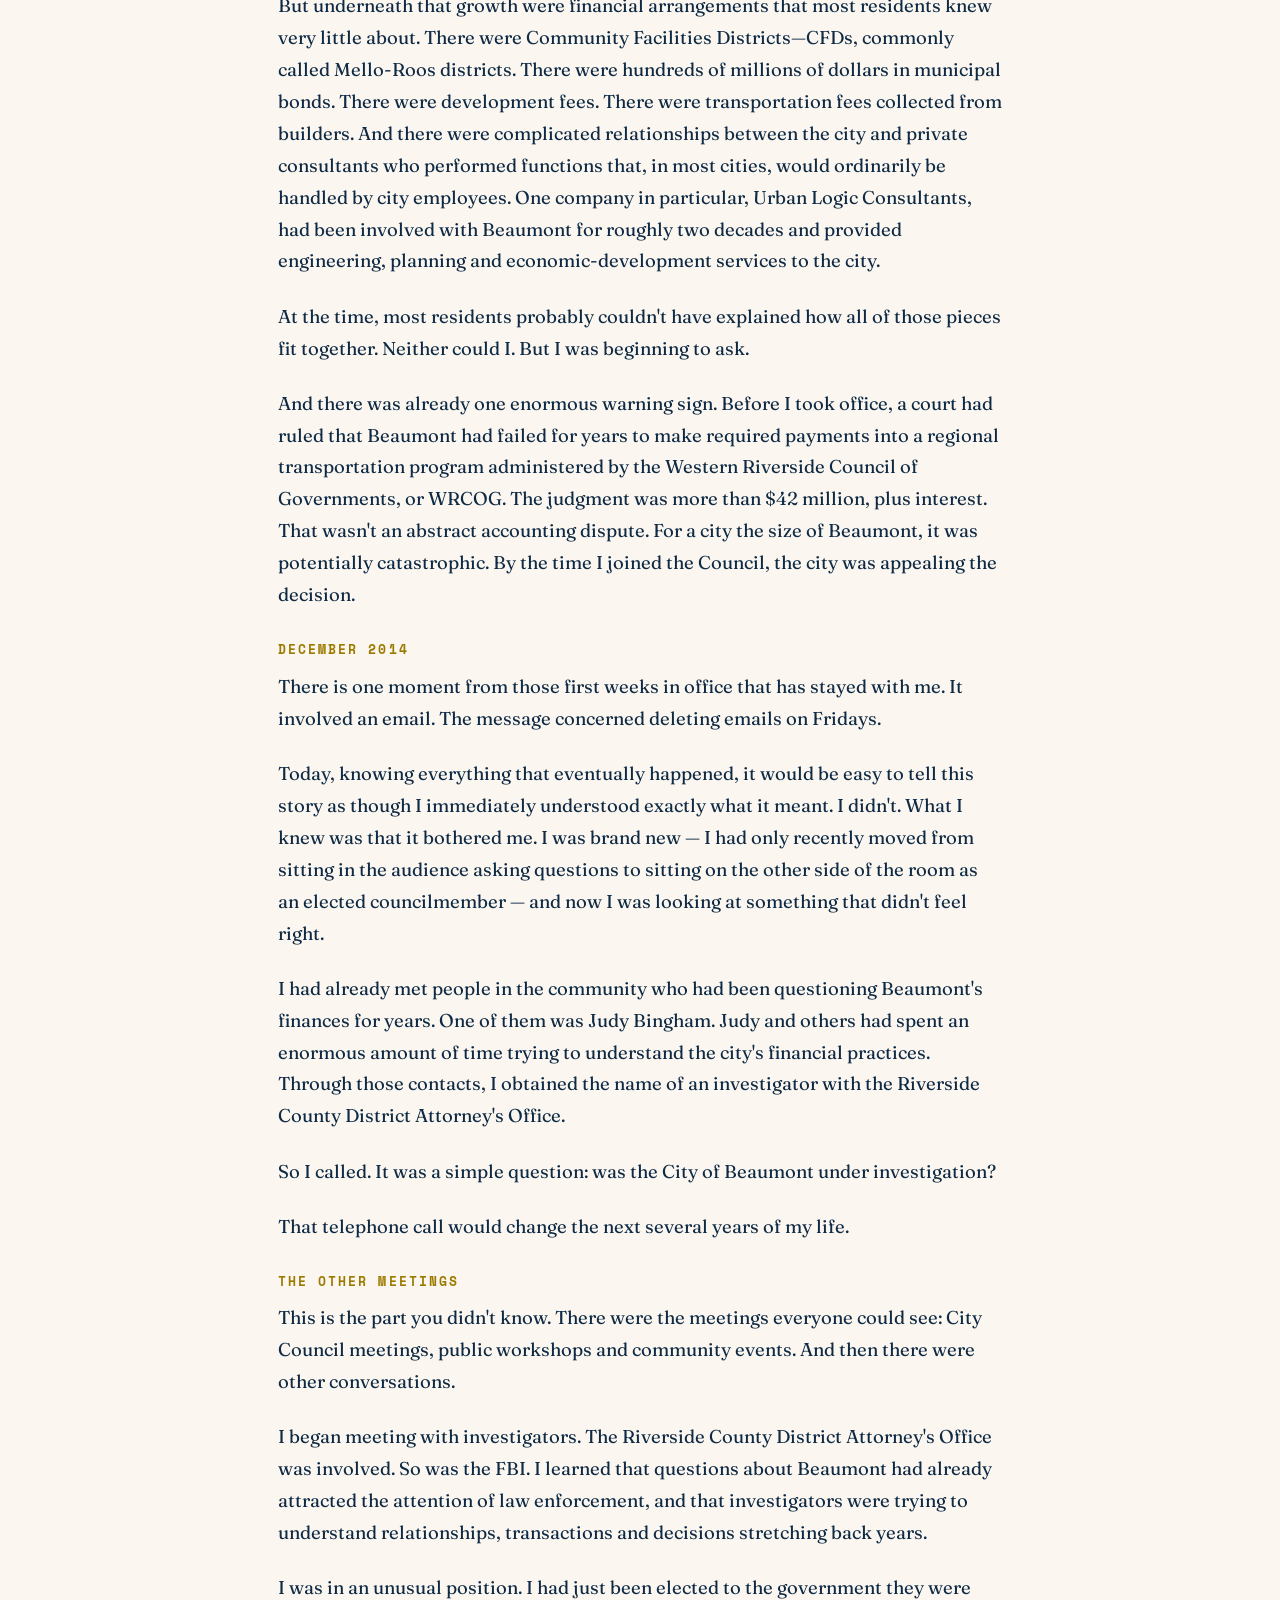
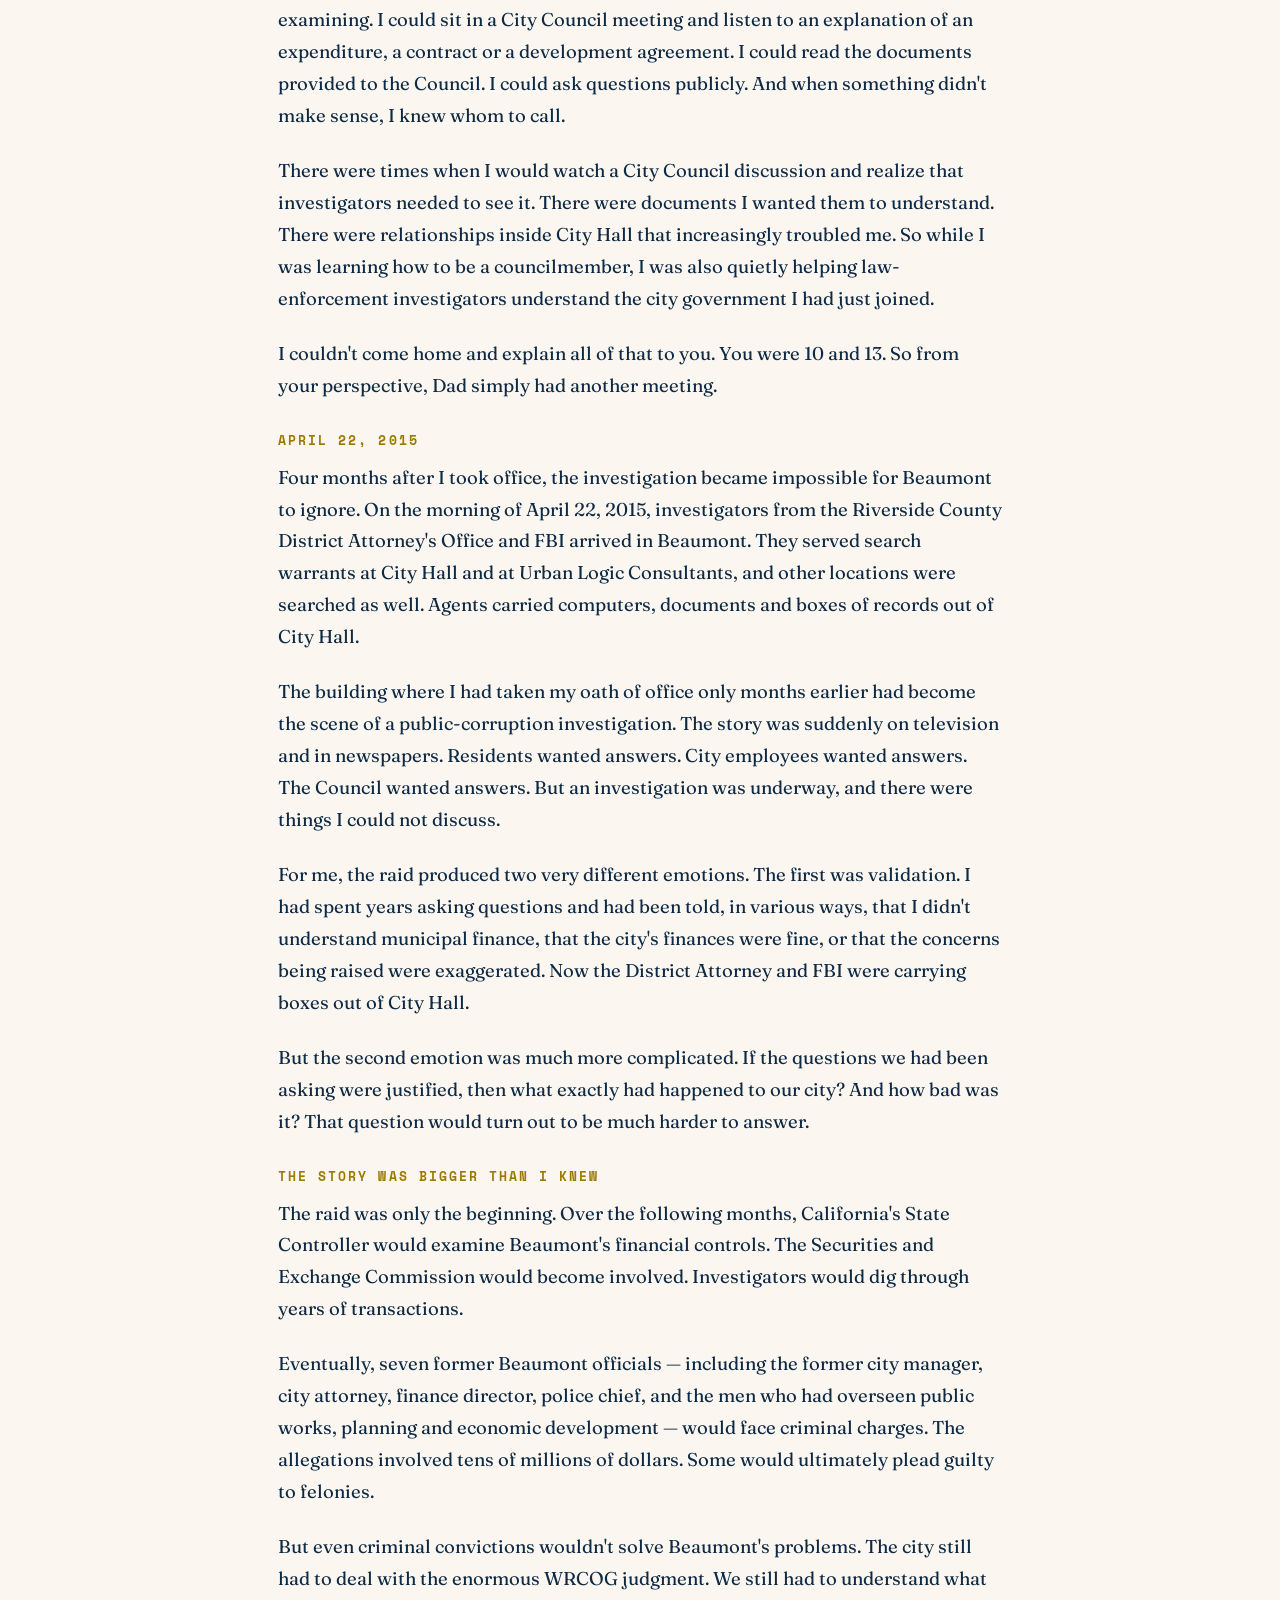
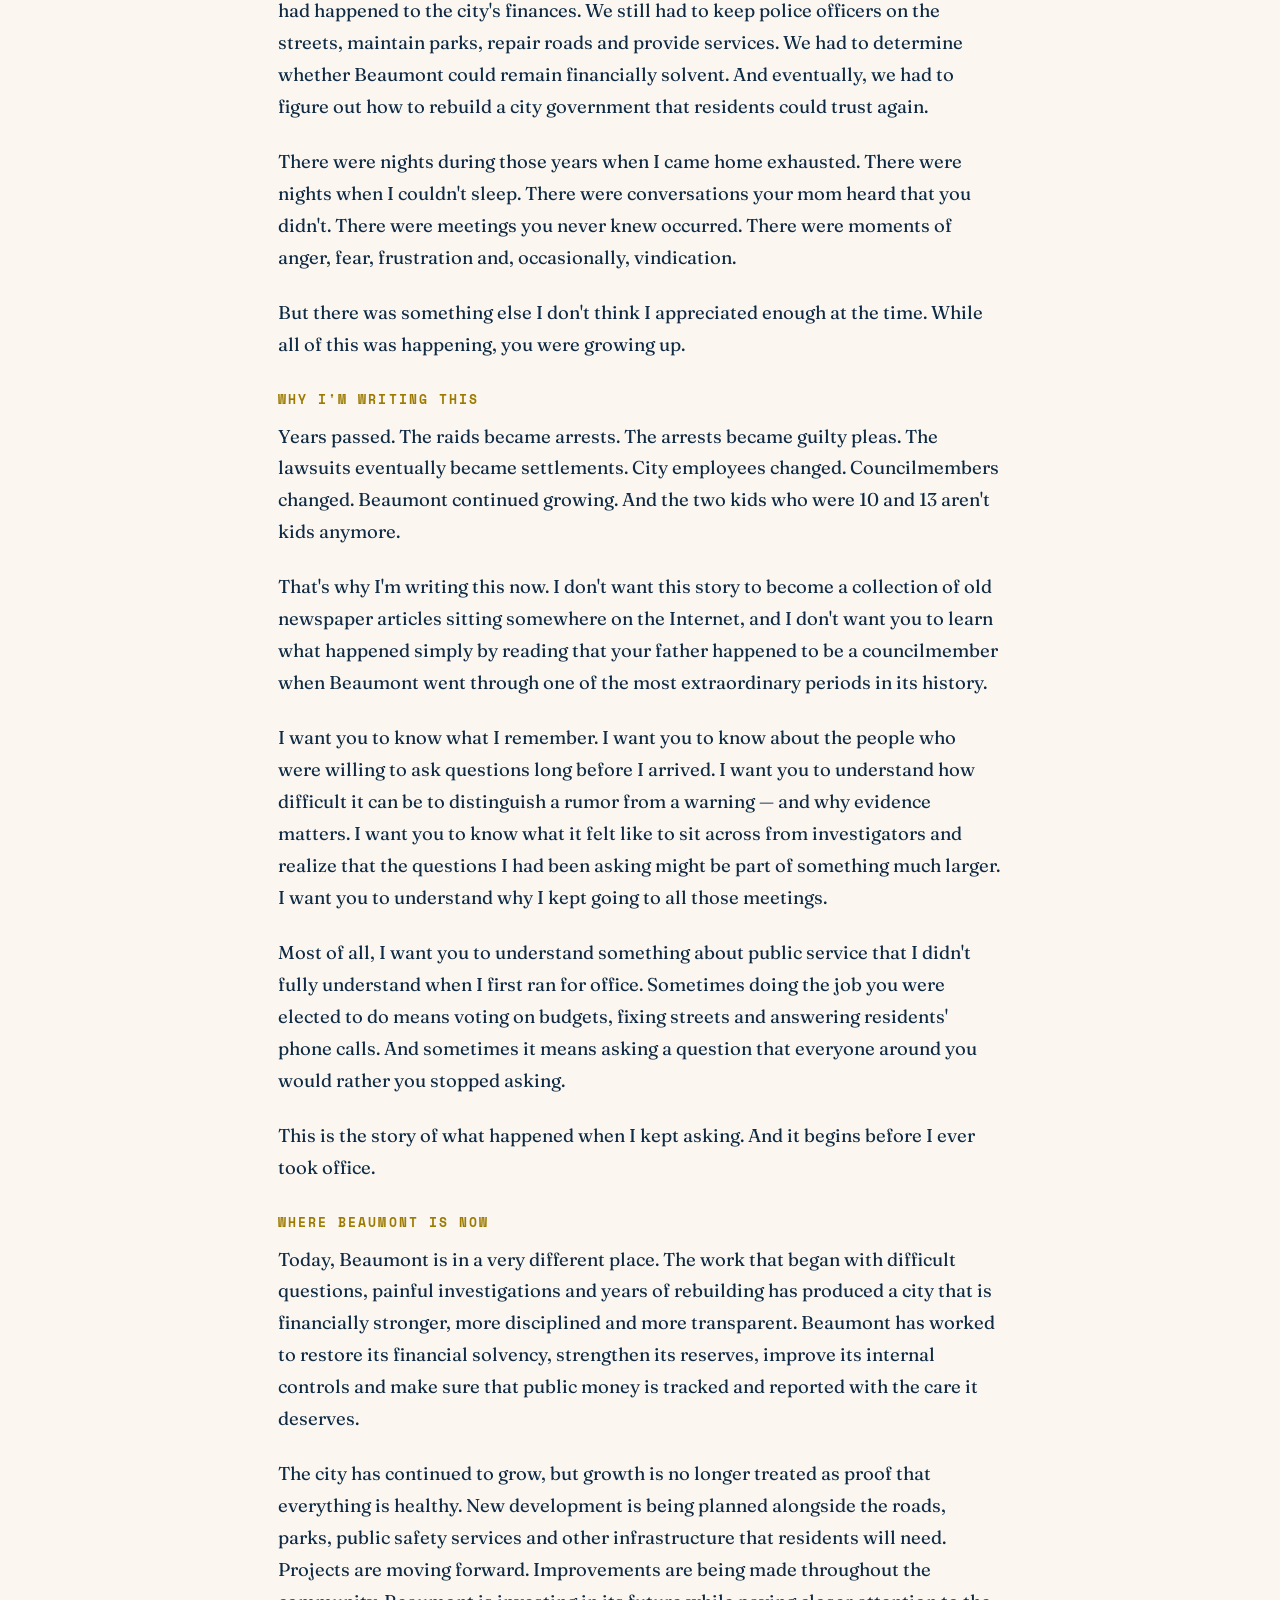
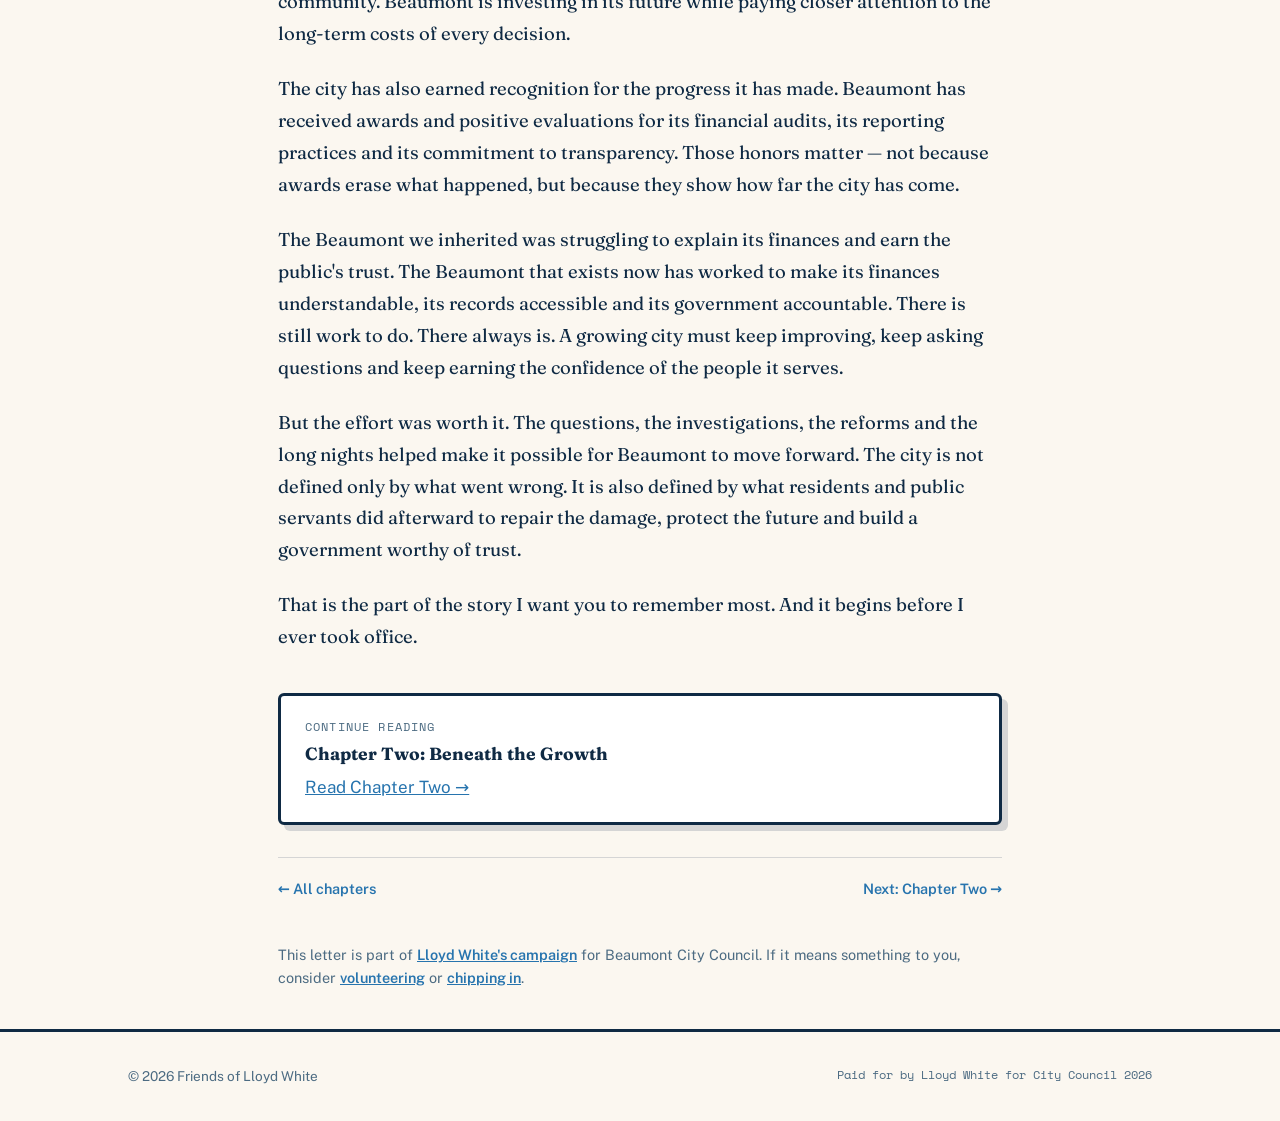
==== commit 9f971ef9: "Publish chapter three" ====
--- a/chapter-01.html
+++ b/chapter-01.html
@@ -26,7 +26,7 @@
     <a href="index.html" class="brand">Lloyd White <strong>&bull;</strong> Beaumont City Council</a>
     <ul class="nav-links">
       <li><a href="index.html" class="nav-home" aria-label="Home"><svg viewBox="0 0 24 24" width="20" height="20" aria-hidden="true" focusable="false"><path fill="currentColor" d="M12 3 2 12h3v8h6v-5h2v5h6v-8h3z"/></svg></a></li>
-      <li><a href="chapter-02.html" class="active">The Letter</a></li>
+      <li><a href="chapter-03.html" class="active">The Letter</a></li>
       <li><a href="index.html#yard-signs" class="btn-donate">Yard Signs</a></li>
       <li><a href="volunteer.html" class="btn-donate">Volunteer</a></li>
       <li><a href="donate.html" class="btn-donate">Donate</a></li>
@@ -39,7 +39,7 @@
   <ol>
     <li><a href="chapter-01.html" aria-current="page">1</a></li>
     <li><a href="chapter-02.html">2</a></li>
-    <li><span aria-hidden="true">3</span></li>
+    <li><a href="chapter-03.html">3</a></li>
   </ol>
   <a class="chapter-index-all" href="story.html">All chapters &amp; schedule &rarr;</a>
 </nav>
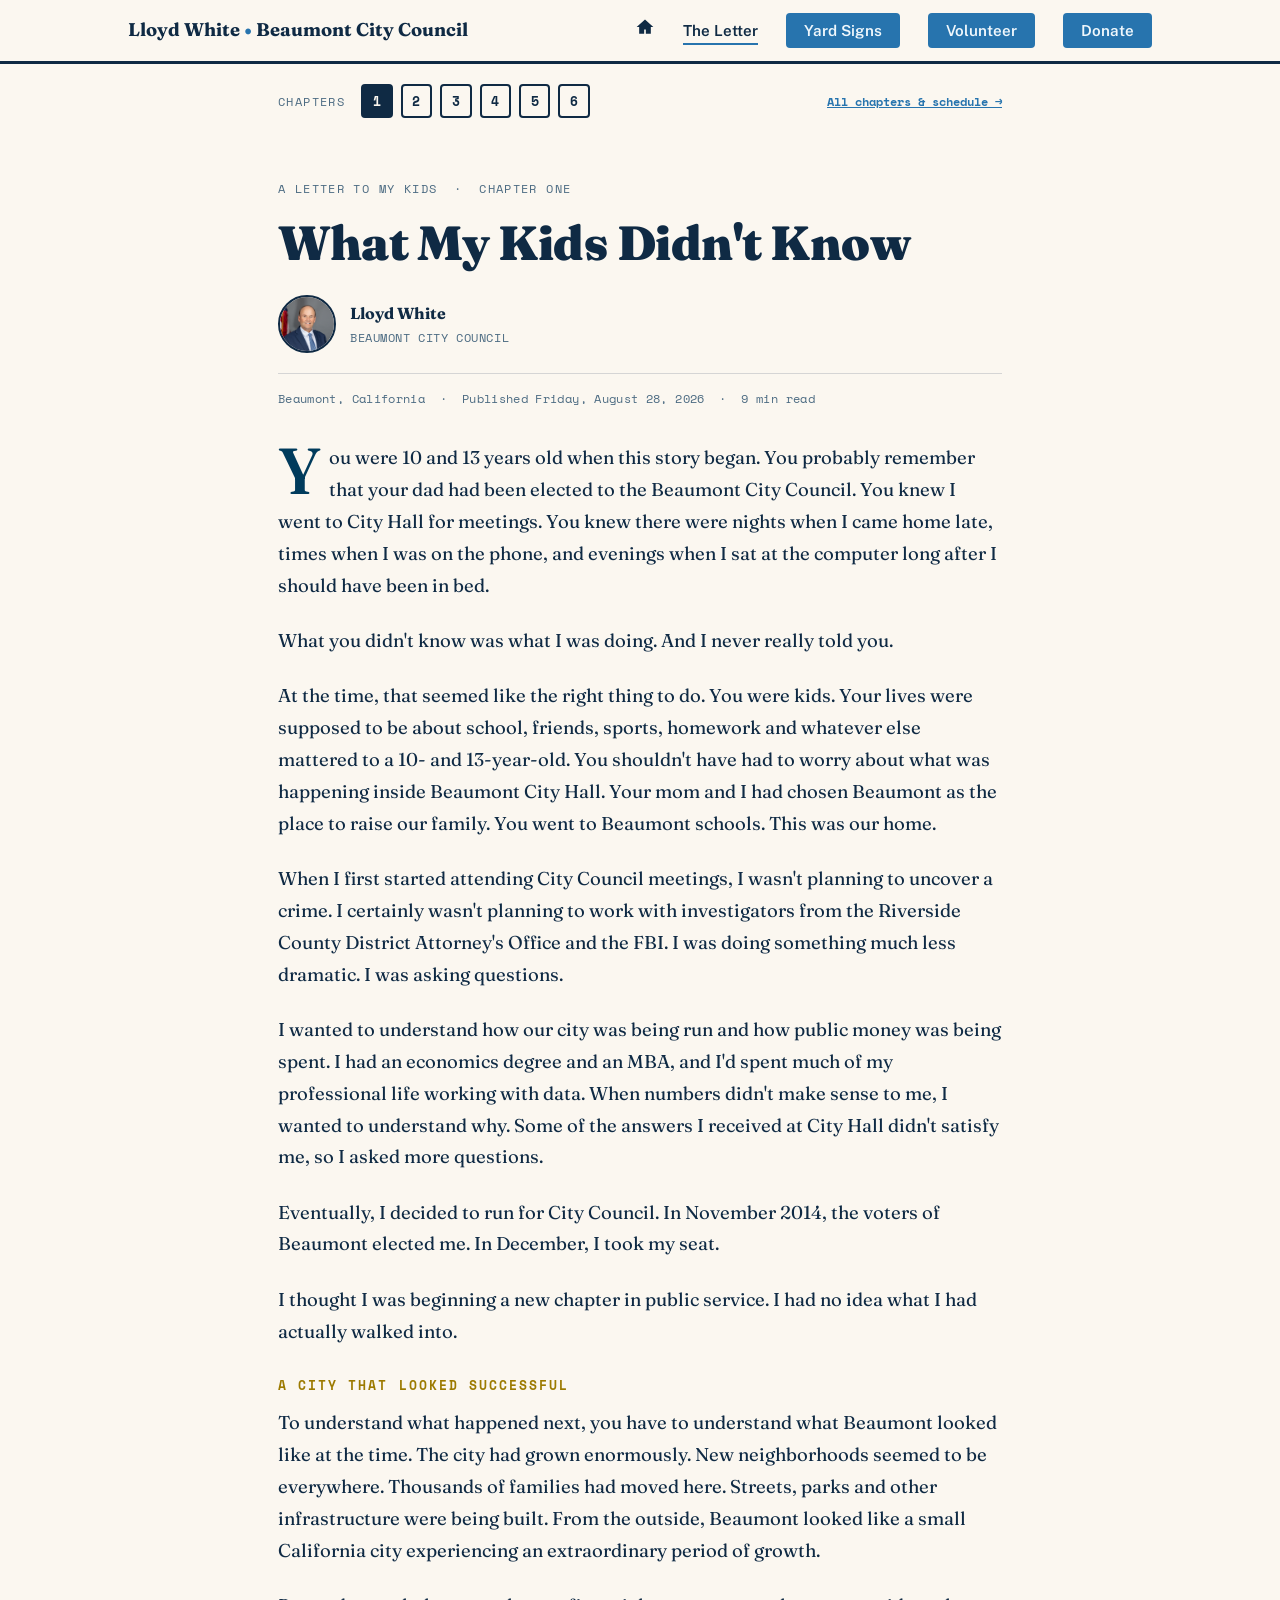
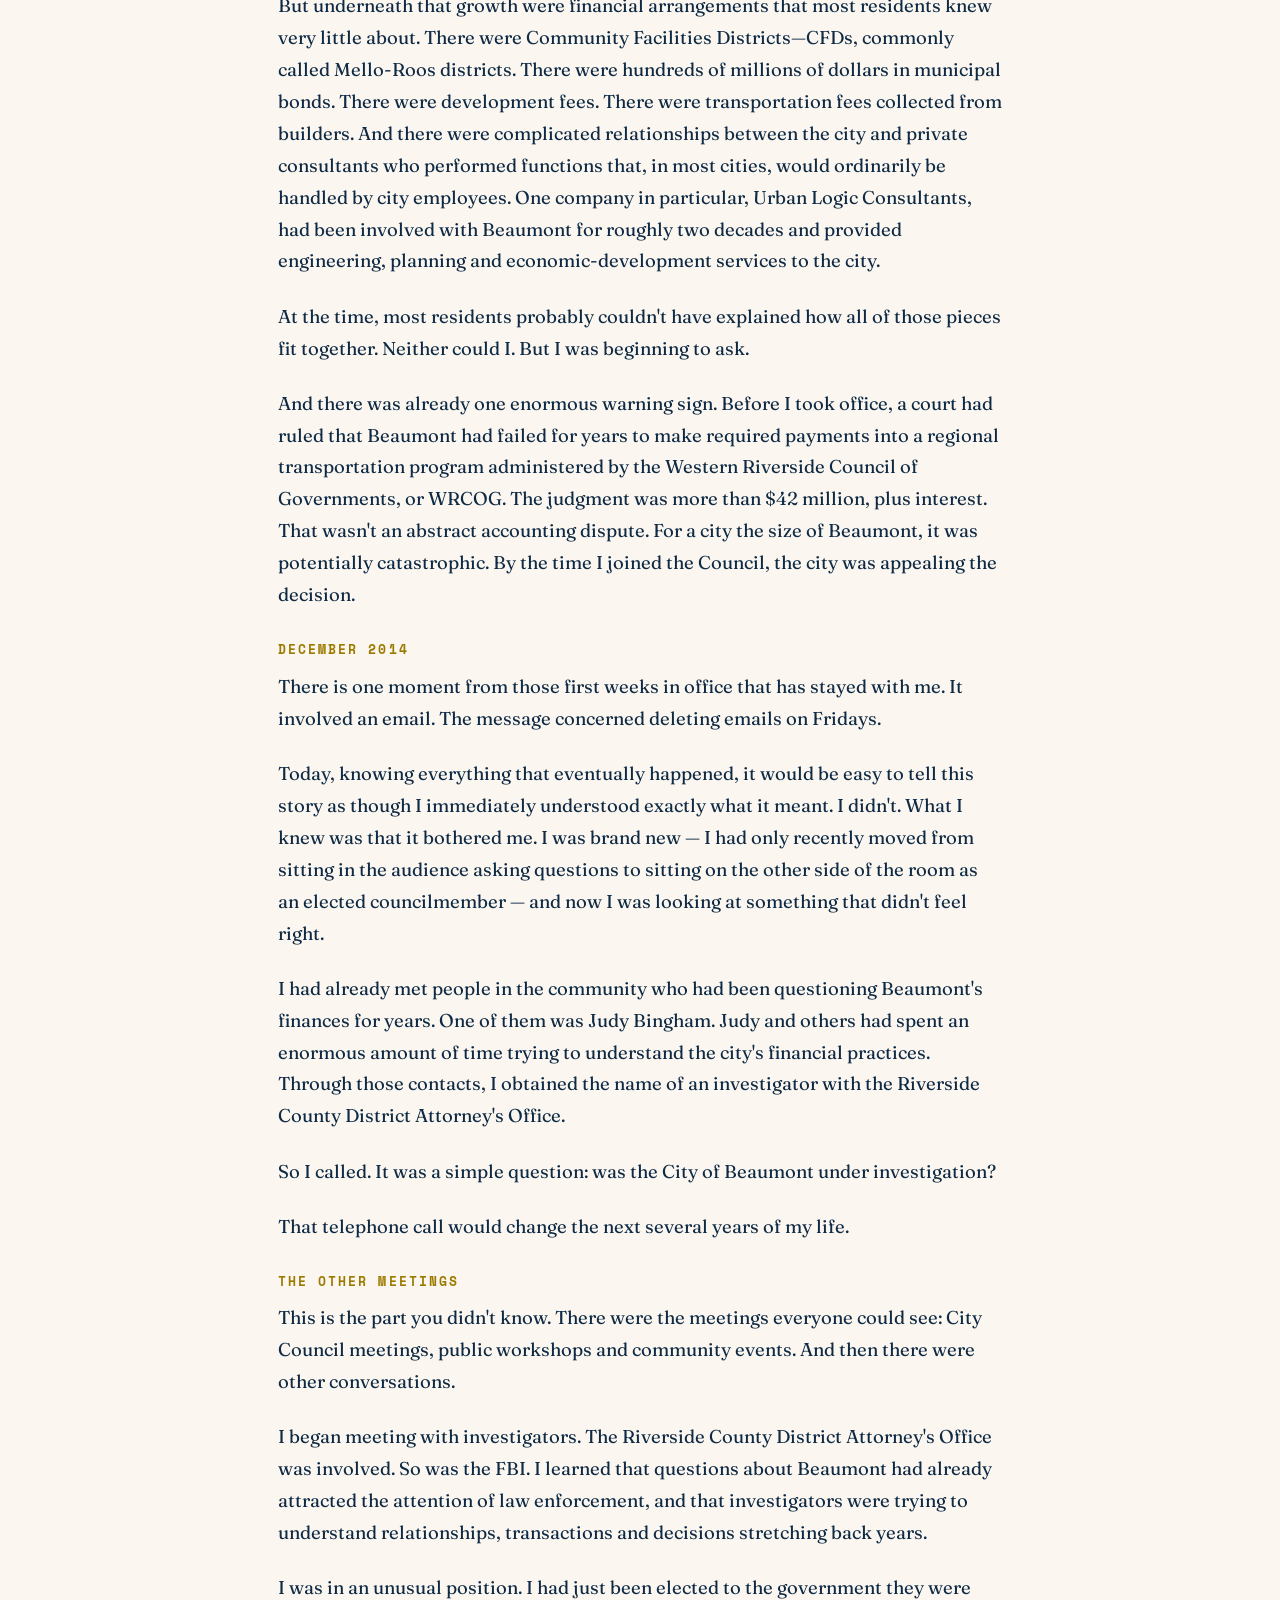
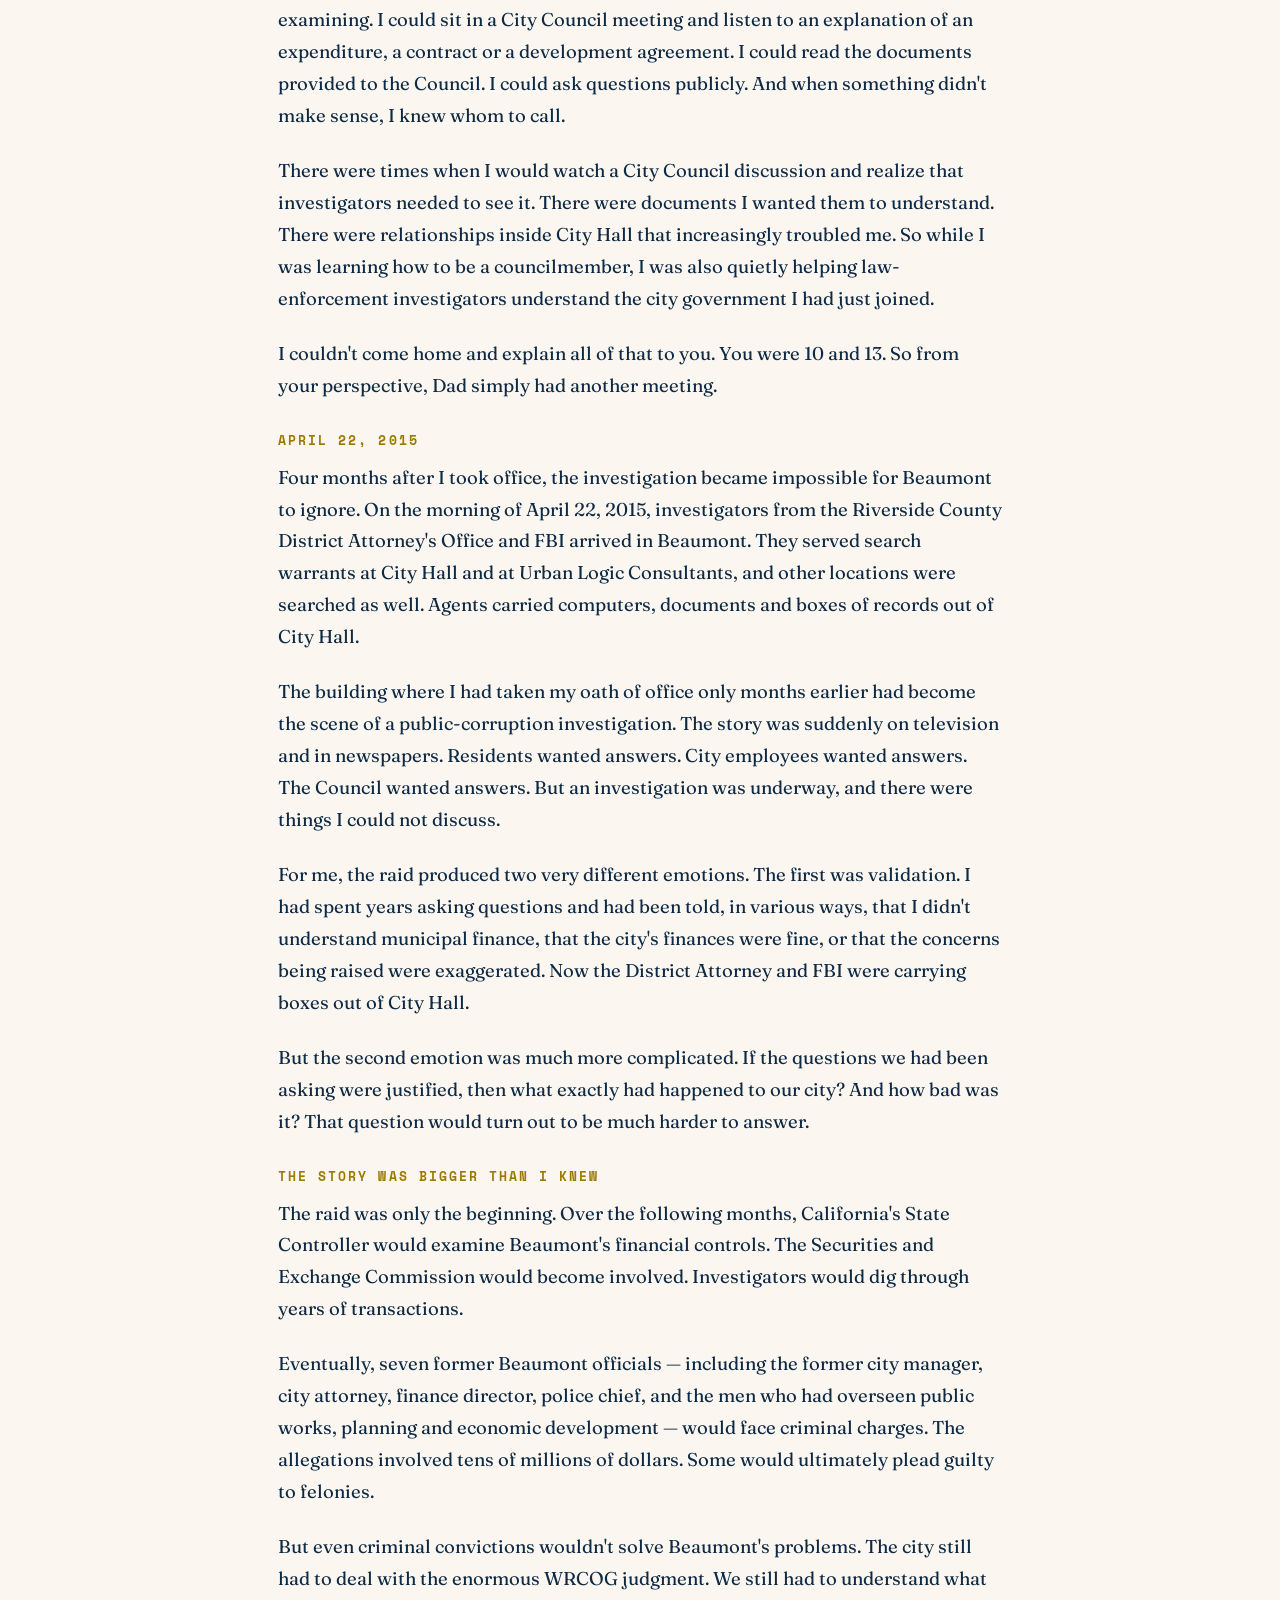
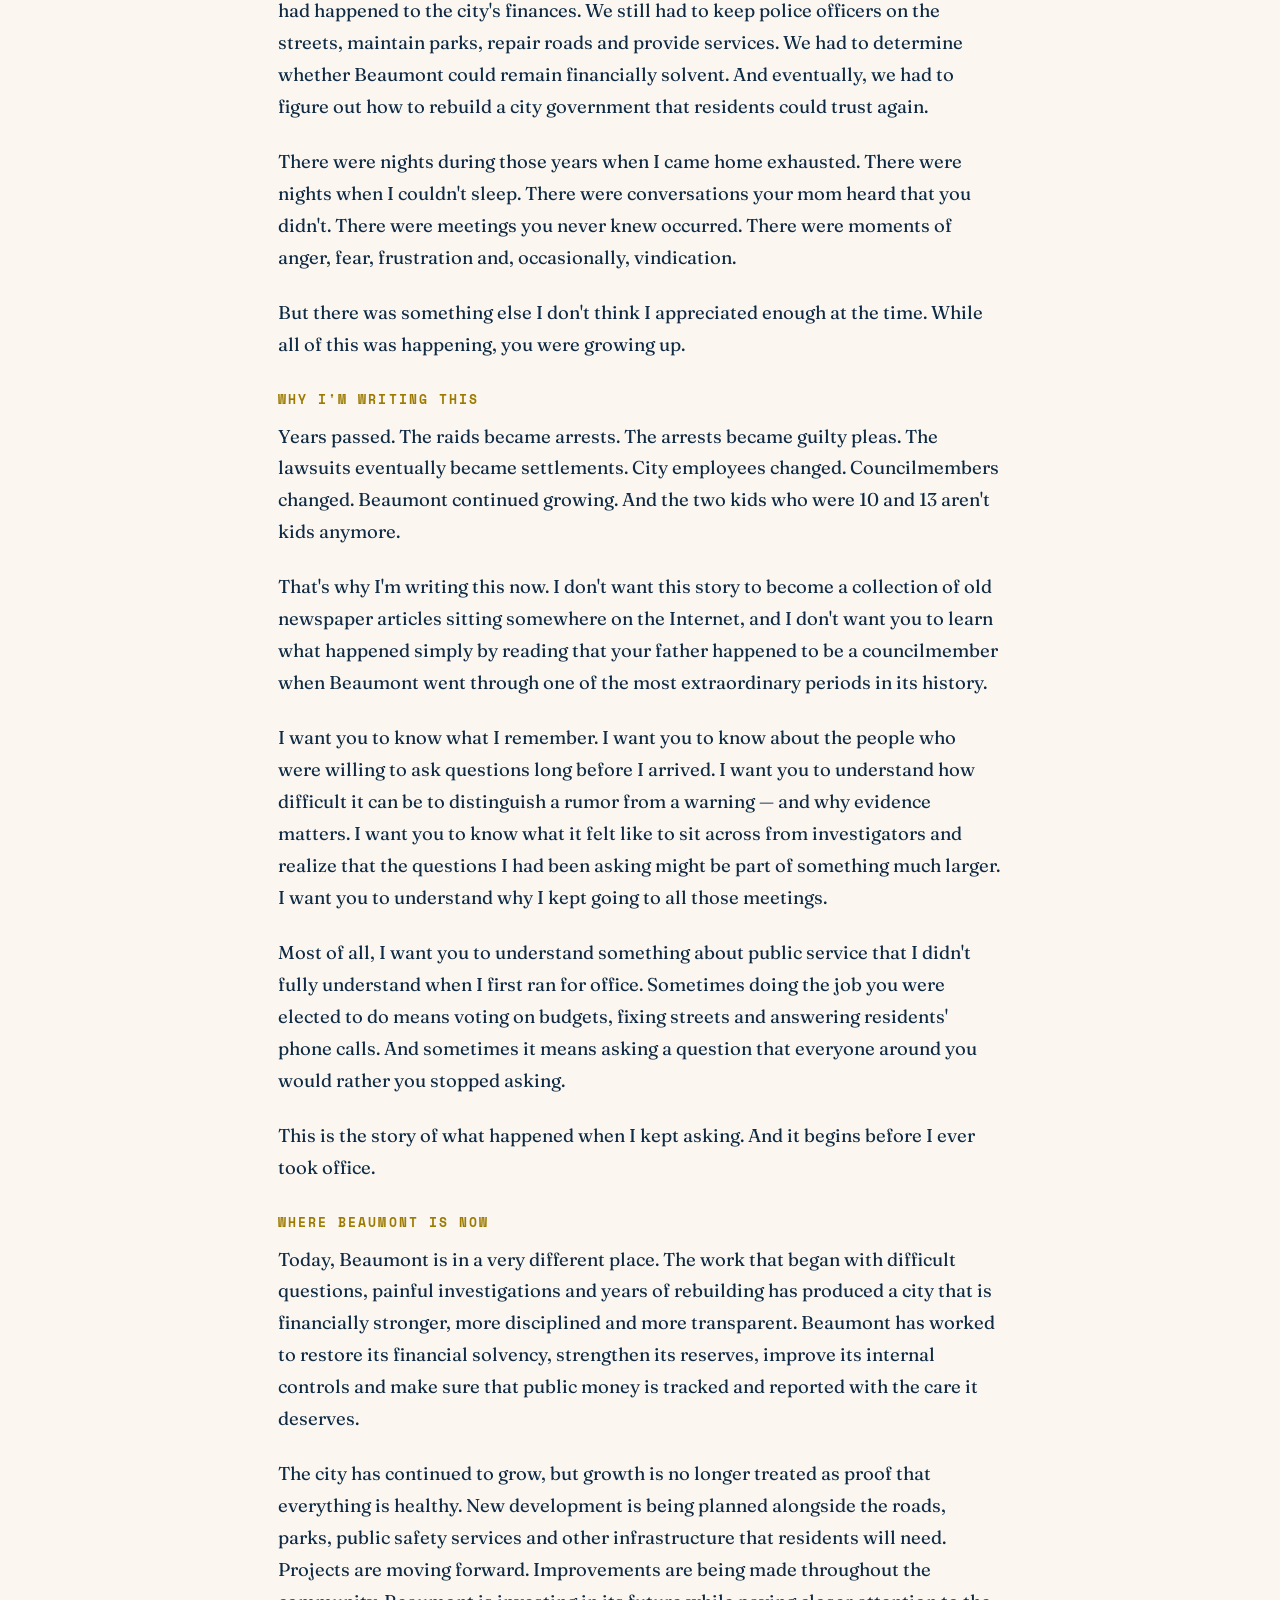
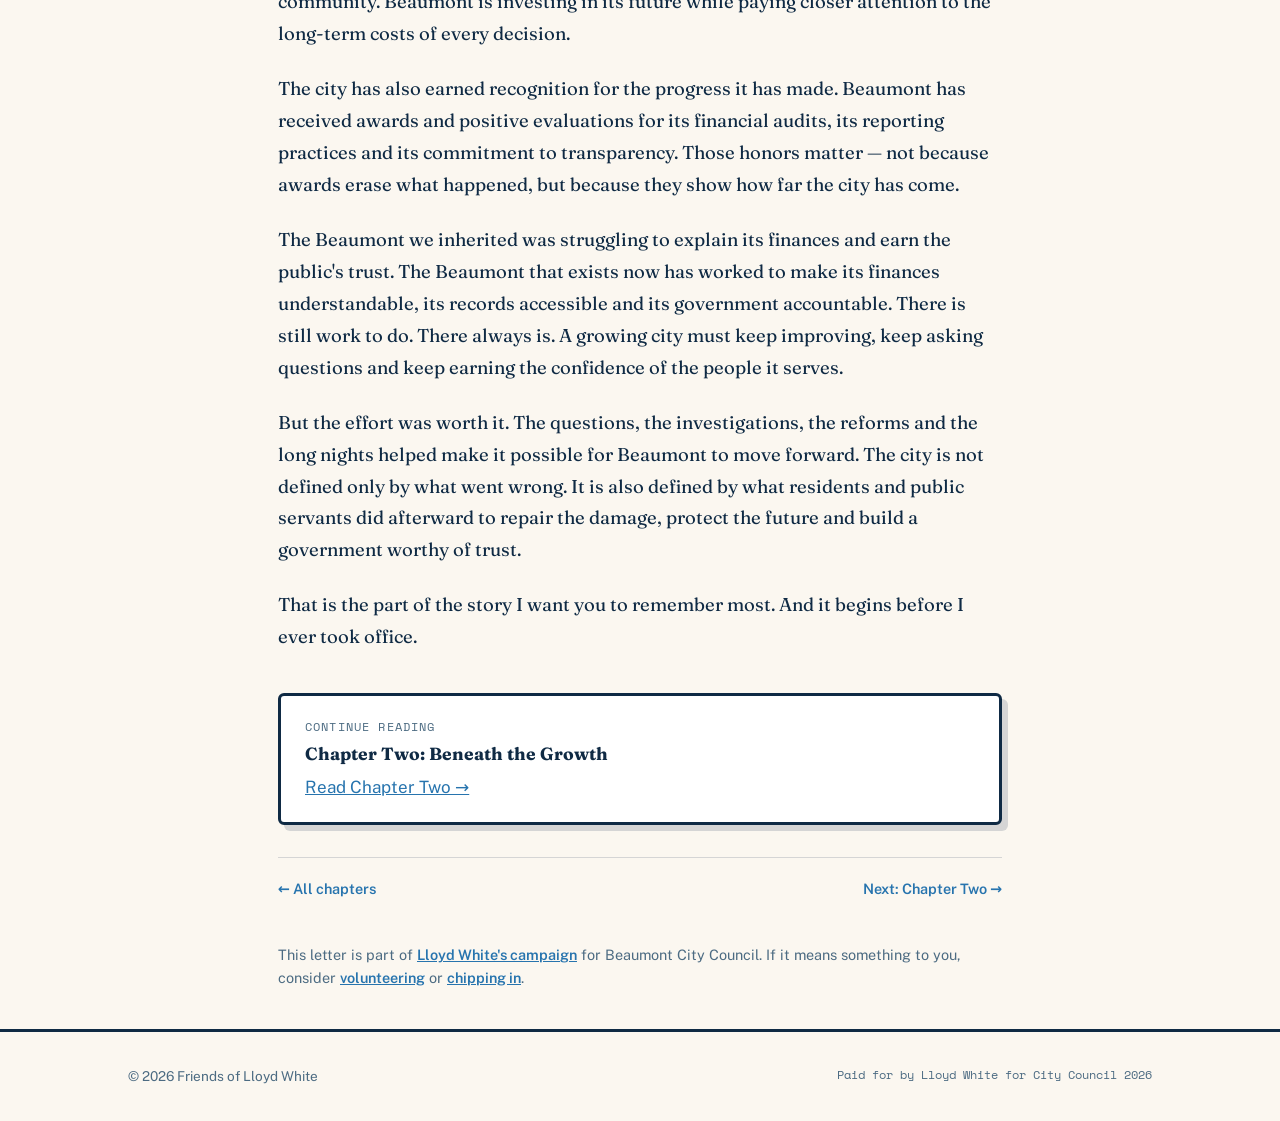
==== commit dbaefbfa: "Publish Chapter Six and archive Chapter Five Publish Chapter Six, “Breaking With the Past,” using th" ====
--- a/chapter-01.html
+++ b/chapter-01.html
@@ -26,7 +26,7 @@
     <a href="index.html" class="brand">Lloyd White <strong>&bull;</strong> Beaumont City Council</a>
     <ul class="nav-links">
       <li><a href="index.html" class="nav-home" aria-label="Home"><svg viewBox="0 0 24 24" width="20" height="20" aria-hidden="true" focusable="false"><path fill="currentColor" d="M12 3 2 12h3v8h6v-5h2v5h6v-8h3z"/></svg></a></li>
-      <li><a href="chapter-03.html" class="active">The Letter</a></li>
+      <li><a href="chapter-06.html" class="active">The Letter</a></li>
       <li><a href="index.html#yard-signs" class="btn-donate">Yard Signs</a></li>
       <li><a href="volunteer.html" class="btn-donate">Volunteer</a></li>
       <li><a href="donate.html" class="btn-donate">Donate</a></li>
@@ -34,15 +34,7 @@
   </div>
 </nav>
 
-<nav class="chapter-index" aria-label="Chapters in this letter">
-  <span class="chapter-index-label">Chapters</span>
-  <ol>
-    <li><a href="chapter-01.html" aria-current="page">1</a></li>
-    <li><a href="chapter-02.html">2</a></li>
-    <li><a href="chapter-03.html">3</a></li>
-  </ol>
-  <a class="chapter-index-all" href="story.html">All chapters &amp; schedule &rarr;</a>
-</nav>
+<nav class="chapter-index" aria-label="Chapters in this letter"><span class="chapter-index-label">Chapters</span><ol><li><a href="chapter-01.html" aria-current="page">1</a></li><li><a href="chapter-02.html">2</a></li><li><a href="chapter-03.html">3</a></li><li><a href="chapter-04.html">4</a></li><li><a href="chapter-05.html">5</a></li><li><a href="chapter-06.html">6</a></li></ol><a class="chapter-index-all" href="story.html">All chapters &amp; schedule &rarr;</a></nav>
 
 <article class="chapter">
   <div class="chapter-head">
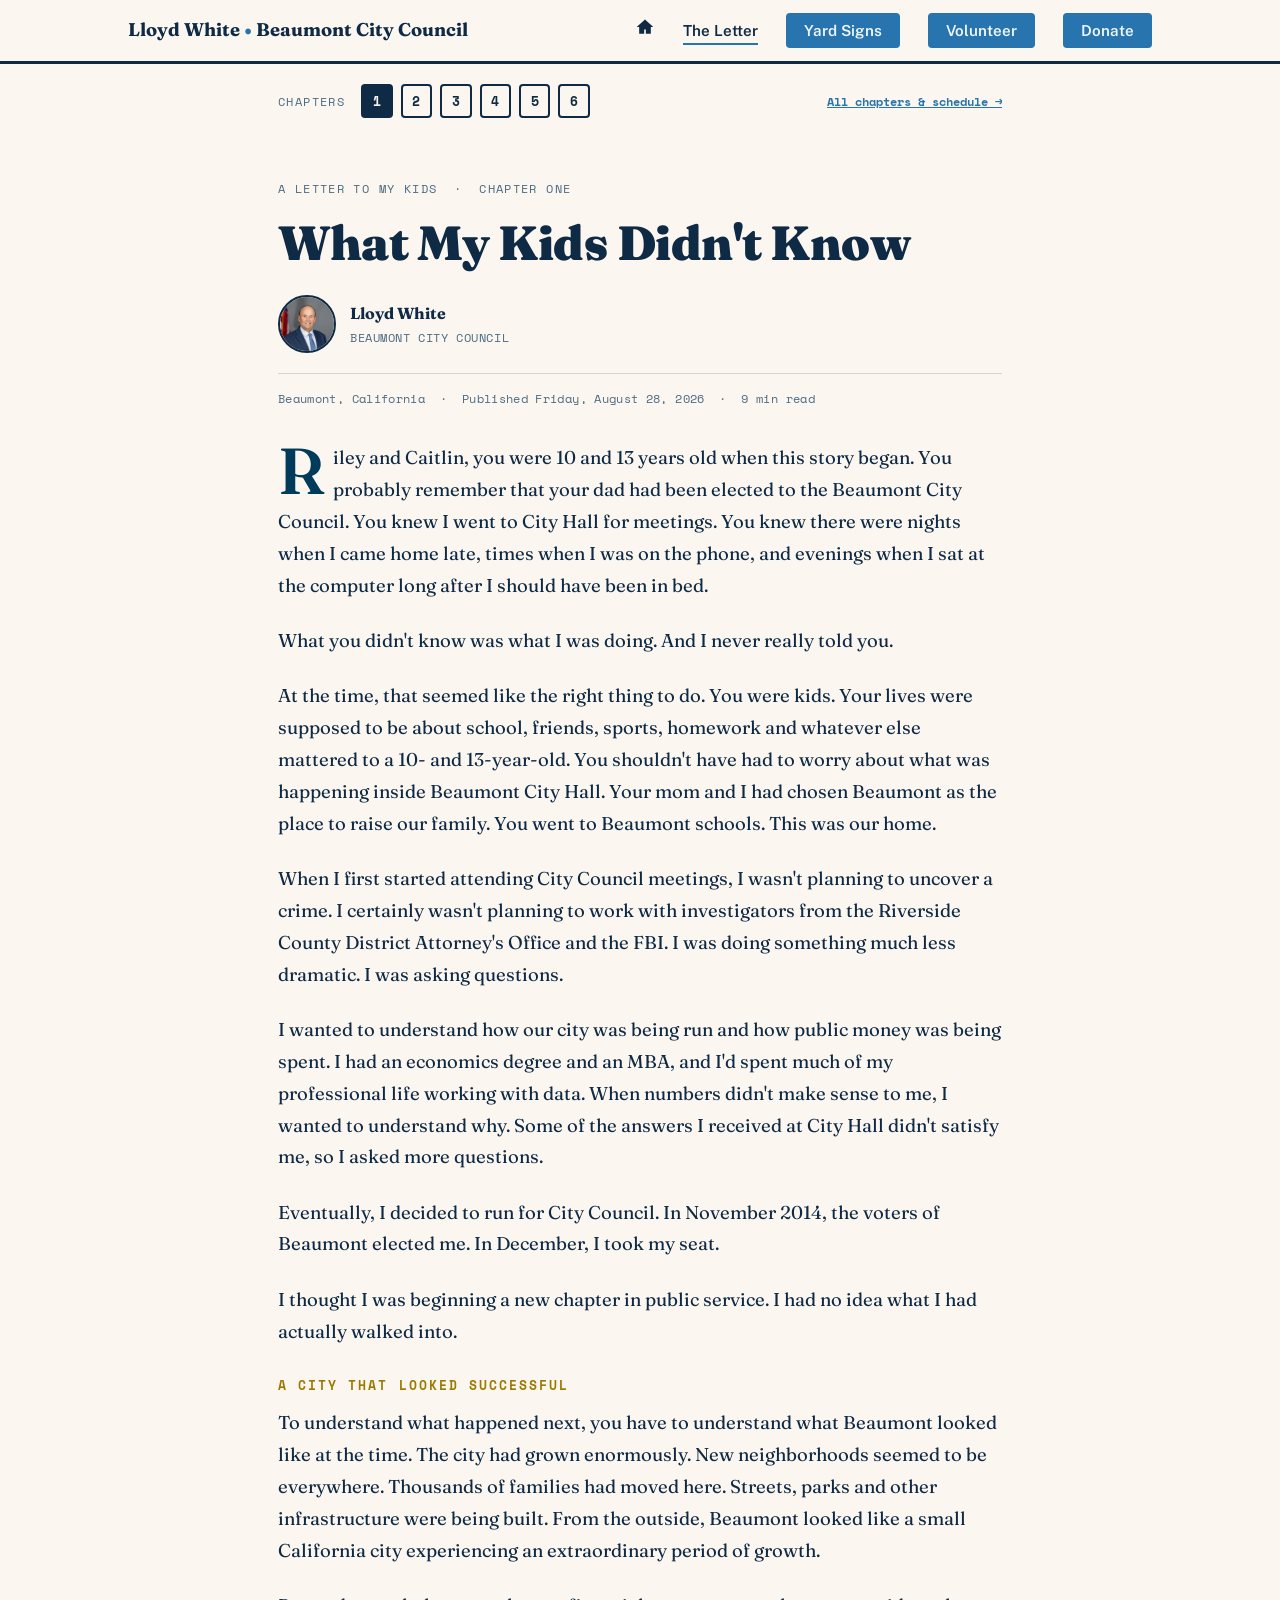
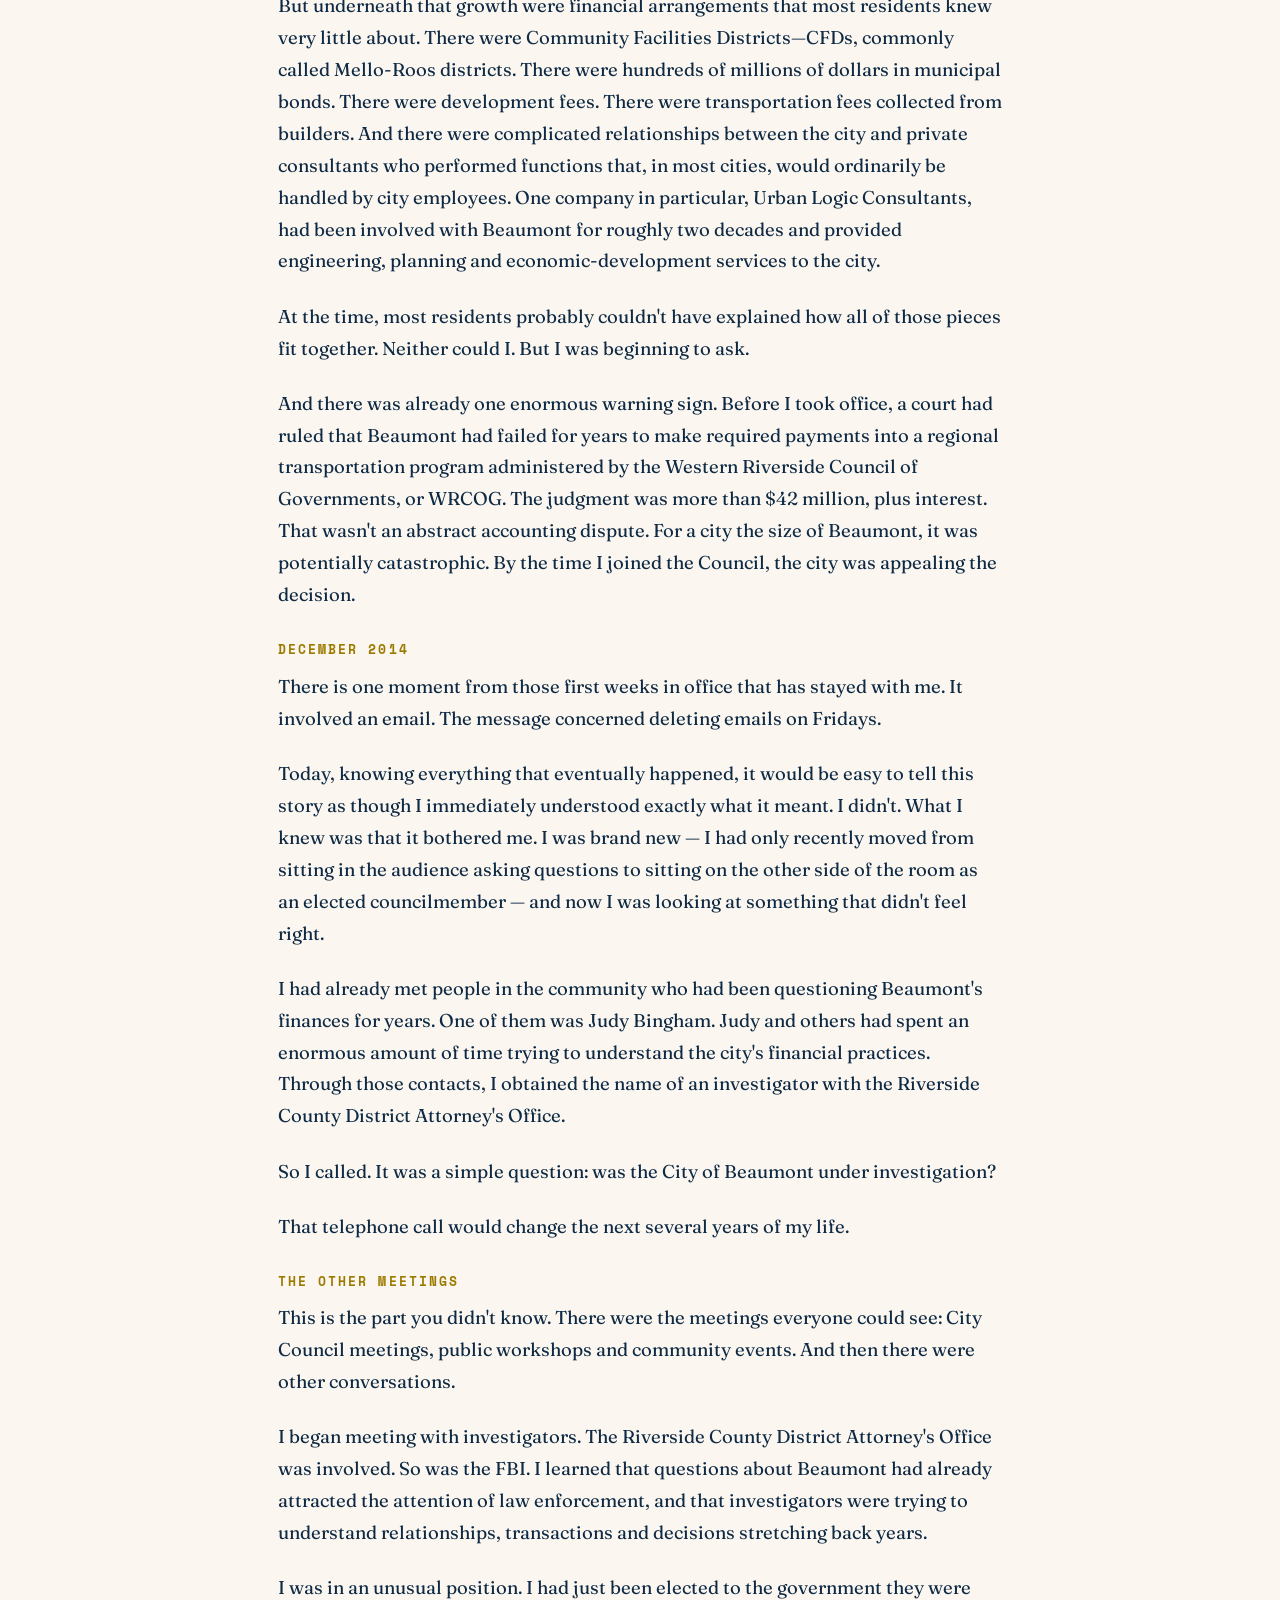
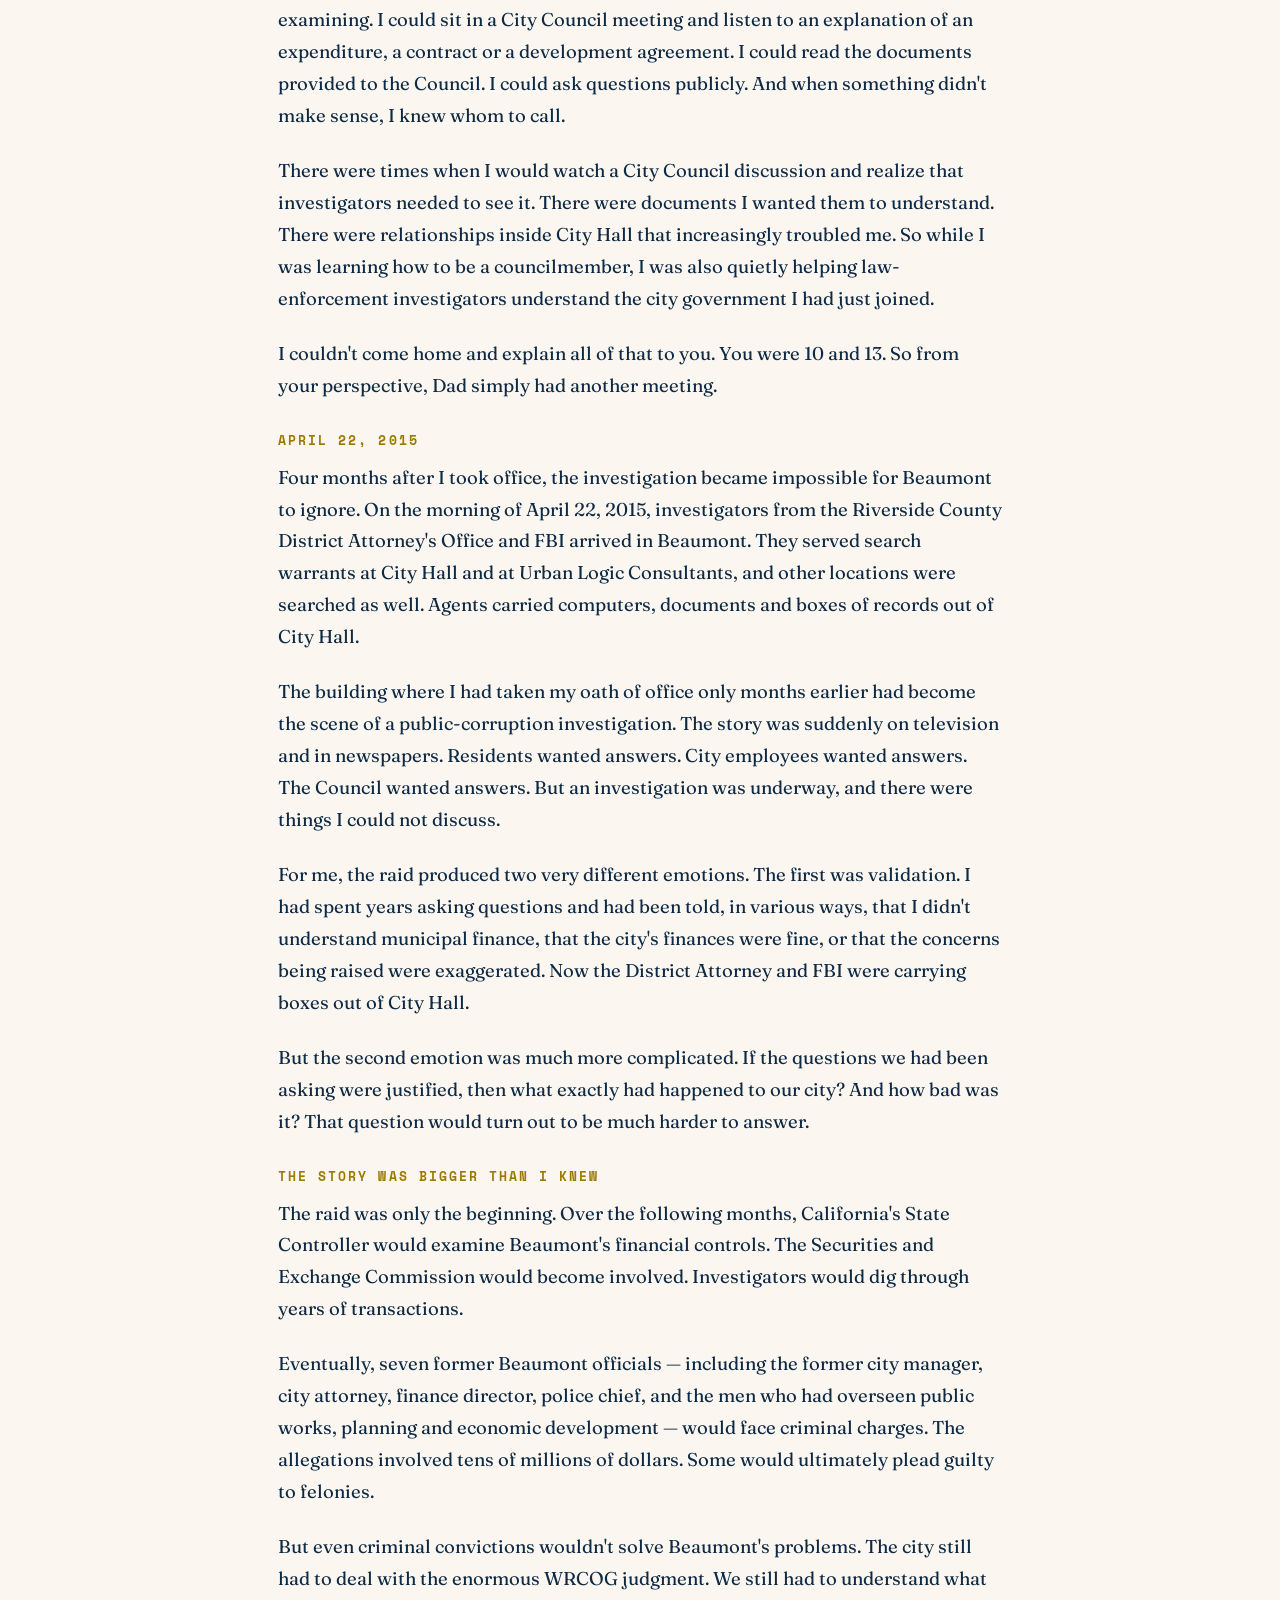
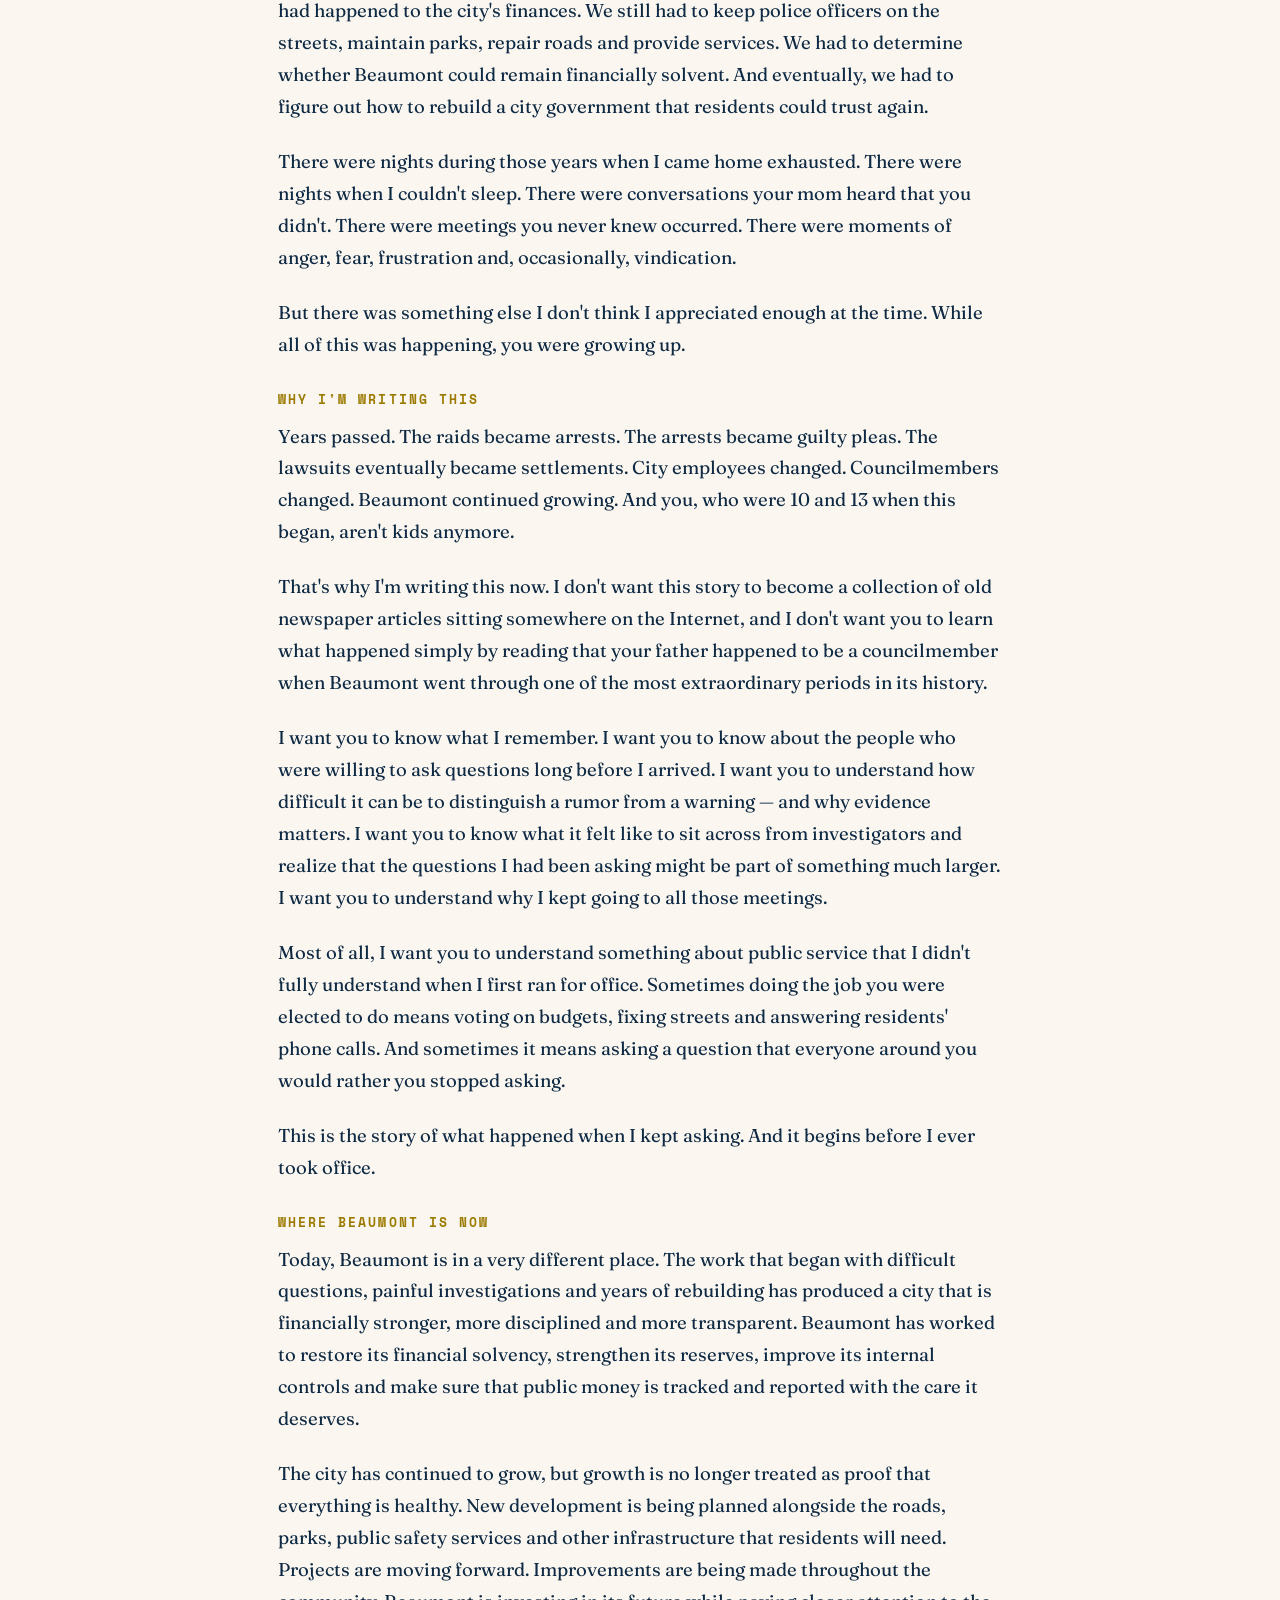
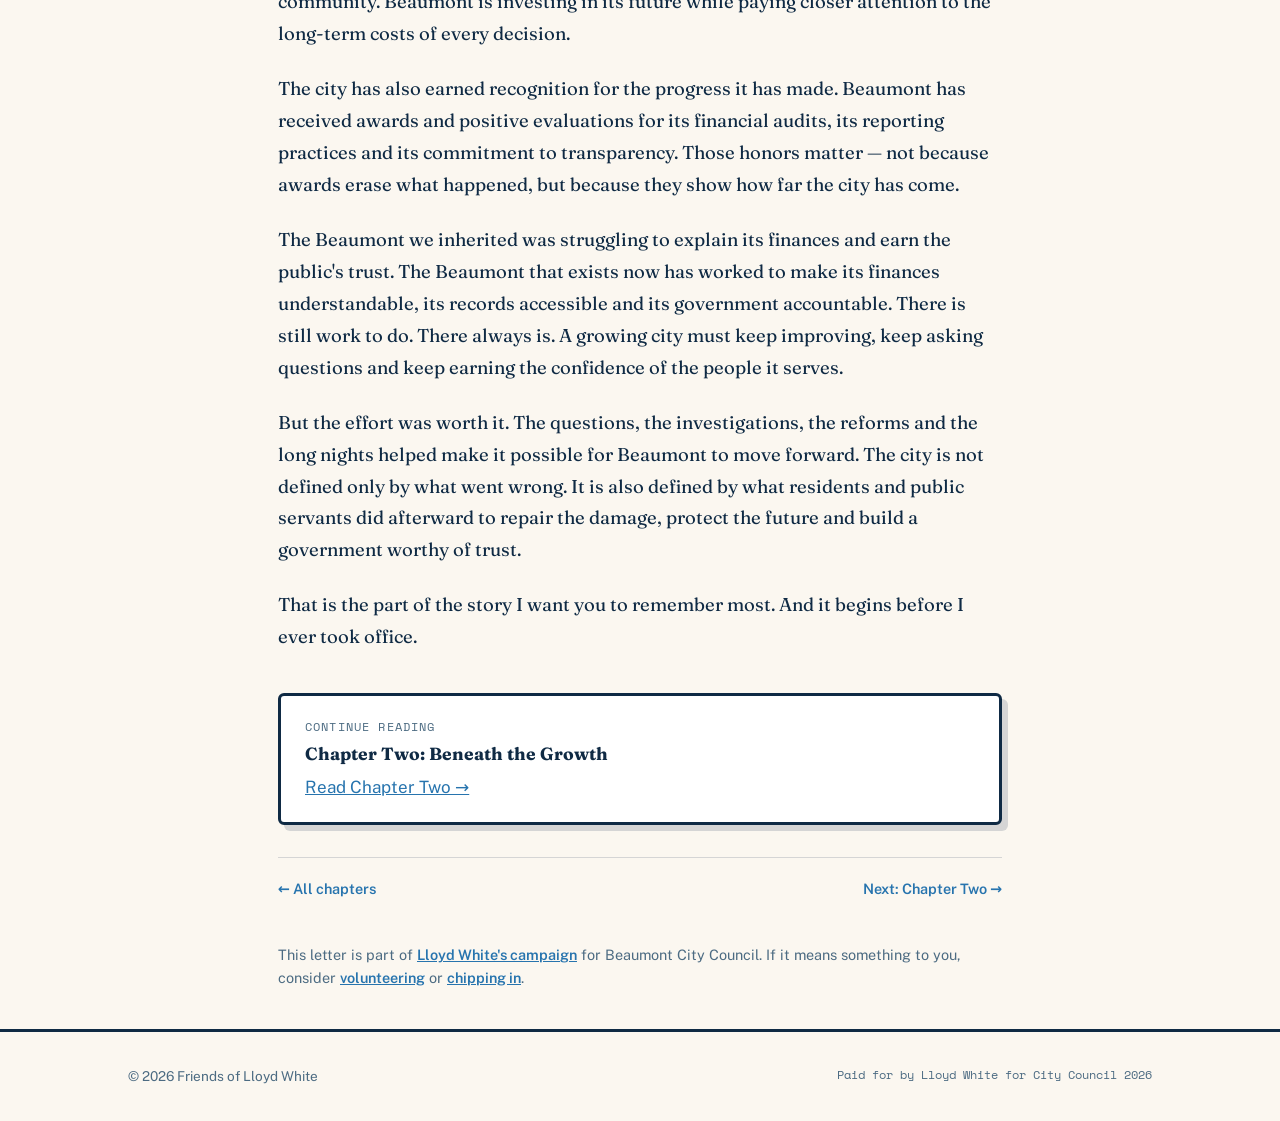
==== commit fdec7561: "Restore direct address to Riley and Caitlin in Chapter One" ====
--- a/chapter-01.html
+++ b/chapter-01.html
@@ -53,7 +53,7 @@
   </div>
 
   <div class="chapter-body">
-    <p>You were 10 and 13 years old when this story began. You probably remember that your dad had been elected to the Beaumont City Council. You knew I went to City Hall for meetings. You knew there were nights when I came home late, times when I was on the phone, and evenings when I sat at the computer long after I should have been in bed.</p>
+    <p>Riley and Caitlin, you were 10 and 13 years old when this story began. You probably remember that your dad had been elected to the Beaumont City Council. You knew I went to City Hall for meetings. You knew there were nights when I came home late, times when I was on the phone, and evenings when I sat at the computer long after I should have been in bed.</p>
 
     <p>What you didn't know was what I was doing. And I never really told you.</p>
 
@@ -125,7 +125,7 @@
 
     <h2>Why I'm Writing This</h2>
 
-    <p>Years passed. The raids became arrests. The arrests became guilty pleas. The lawsuits eventually became settlements. City employees changed. Councilmembers changed. Beaumont continued growing. And the two kids who were 10 and 13 aren't kids anymore.</p>
+    <p>Years passed. The raids became arrests. The arrests became guilty pleas. The lawsuits eventually became settlements. City employees changed. Councilmembers changed. Beaumont continued growing. And you, who were 10 and 13 when this began, aren't kids anymore.</p>
 
     <p>That's why I'm writing this now. I don't want this story to become a collection of old newspaper articles sitting somewhere on the Internet, and I don't want you to learn what happened simply by reading that your father happened to be a councilmember when Beaumont went through one of the most extraordinary periods in its history.</p>
 
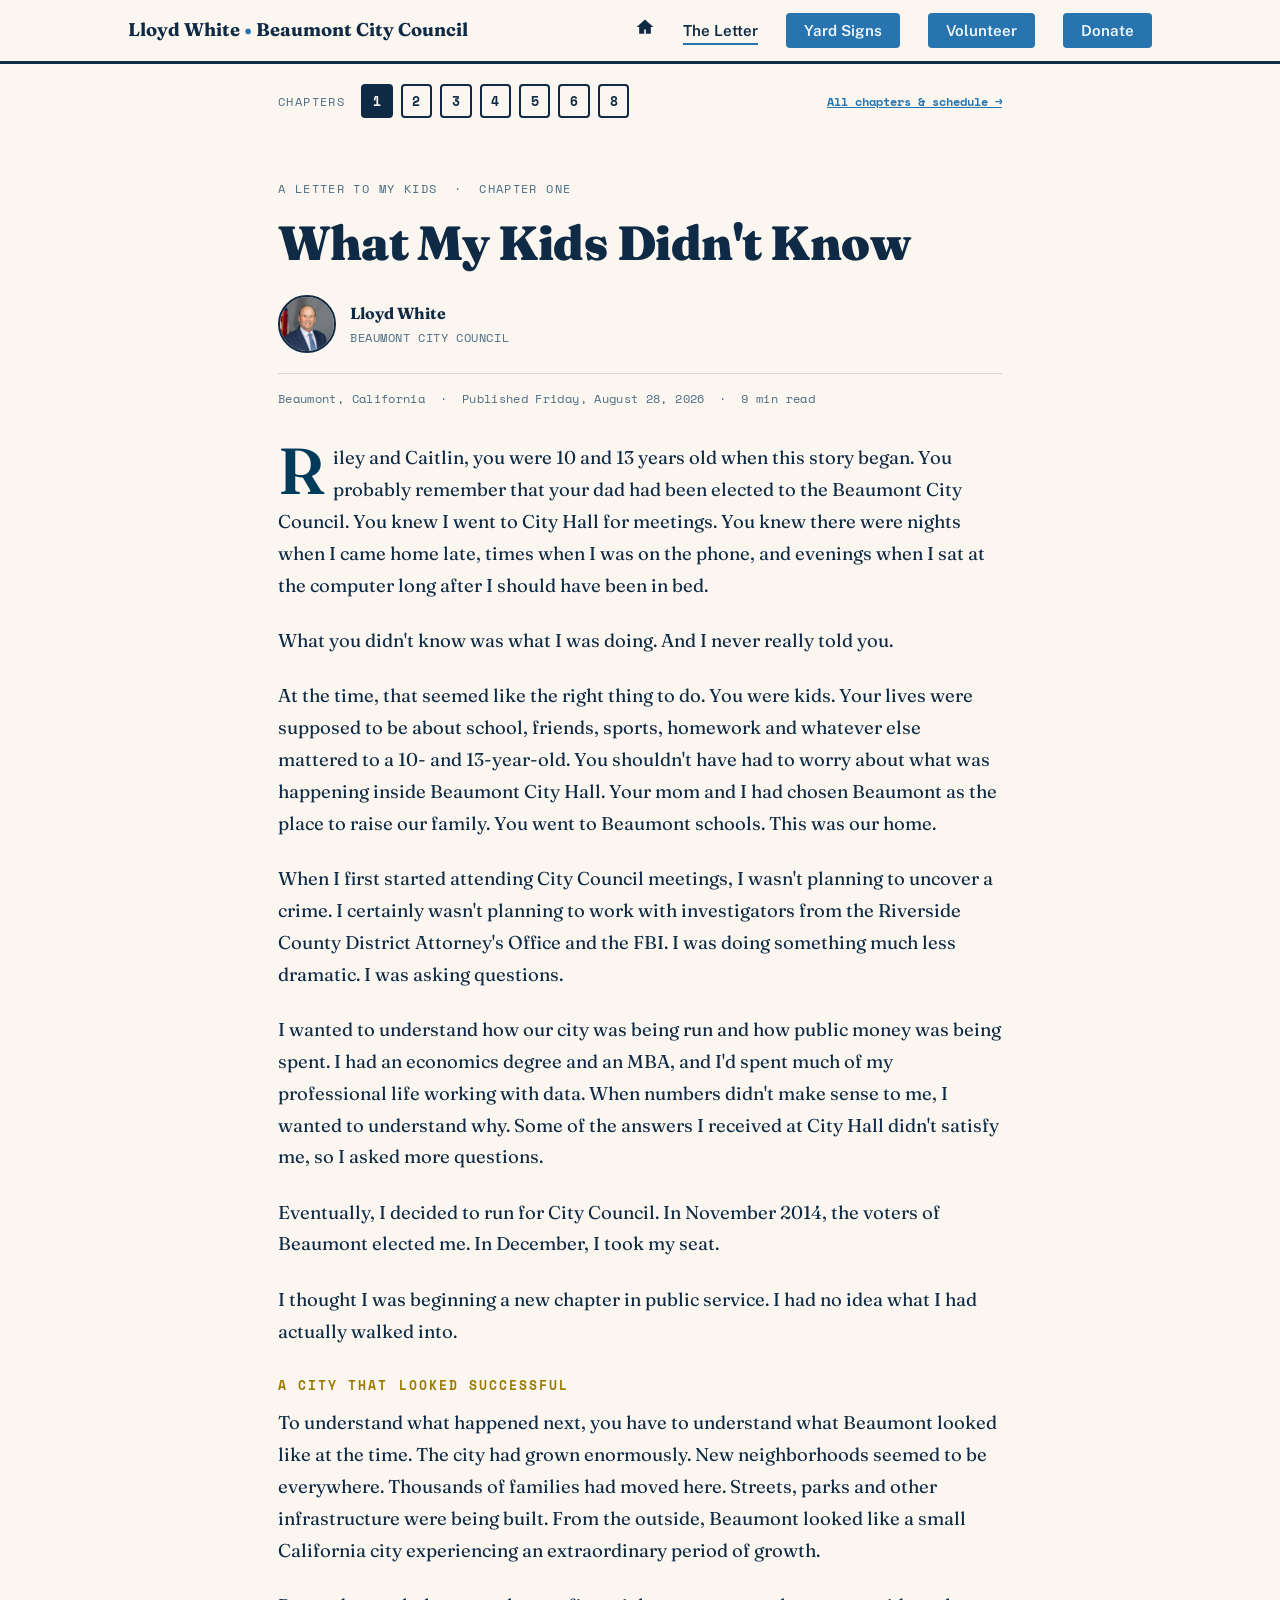
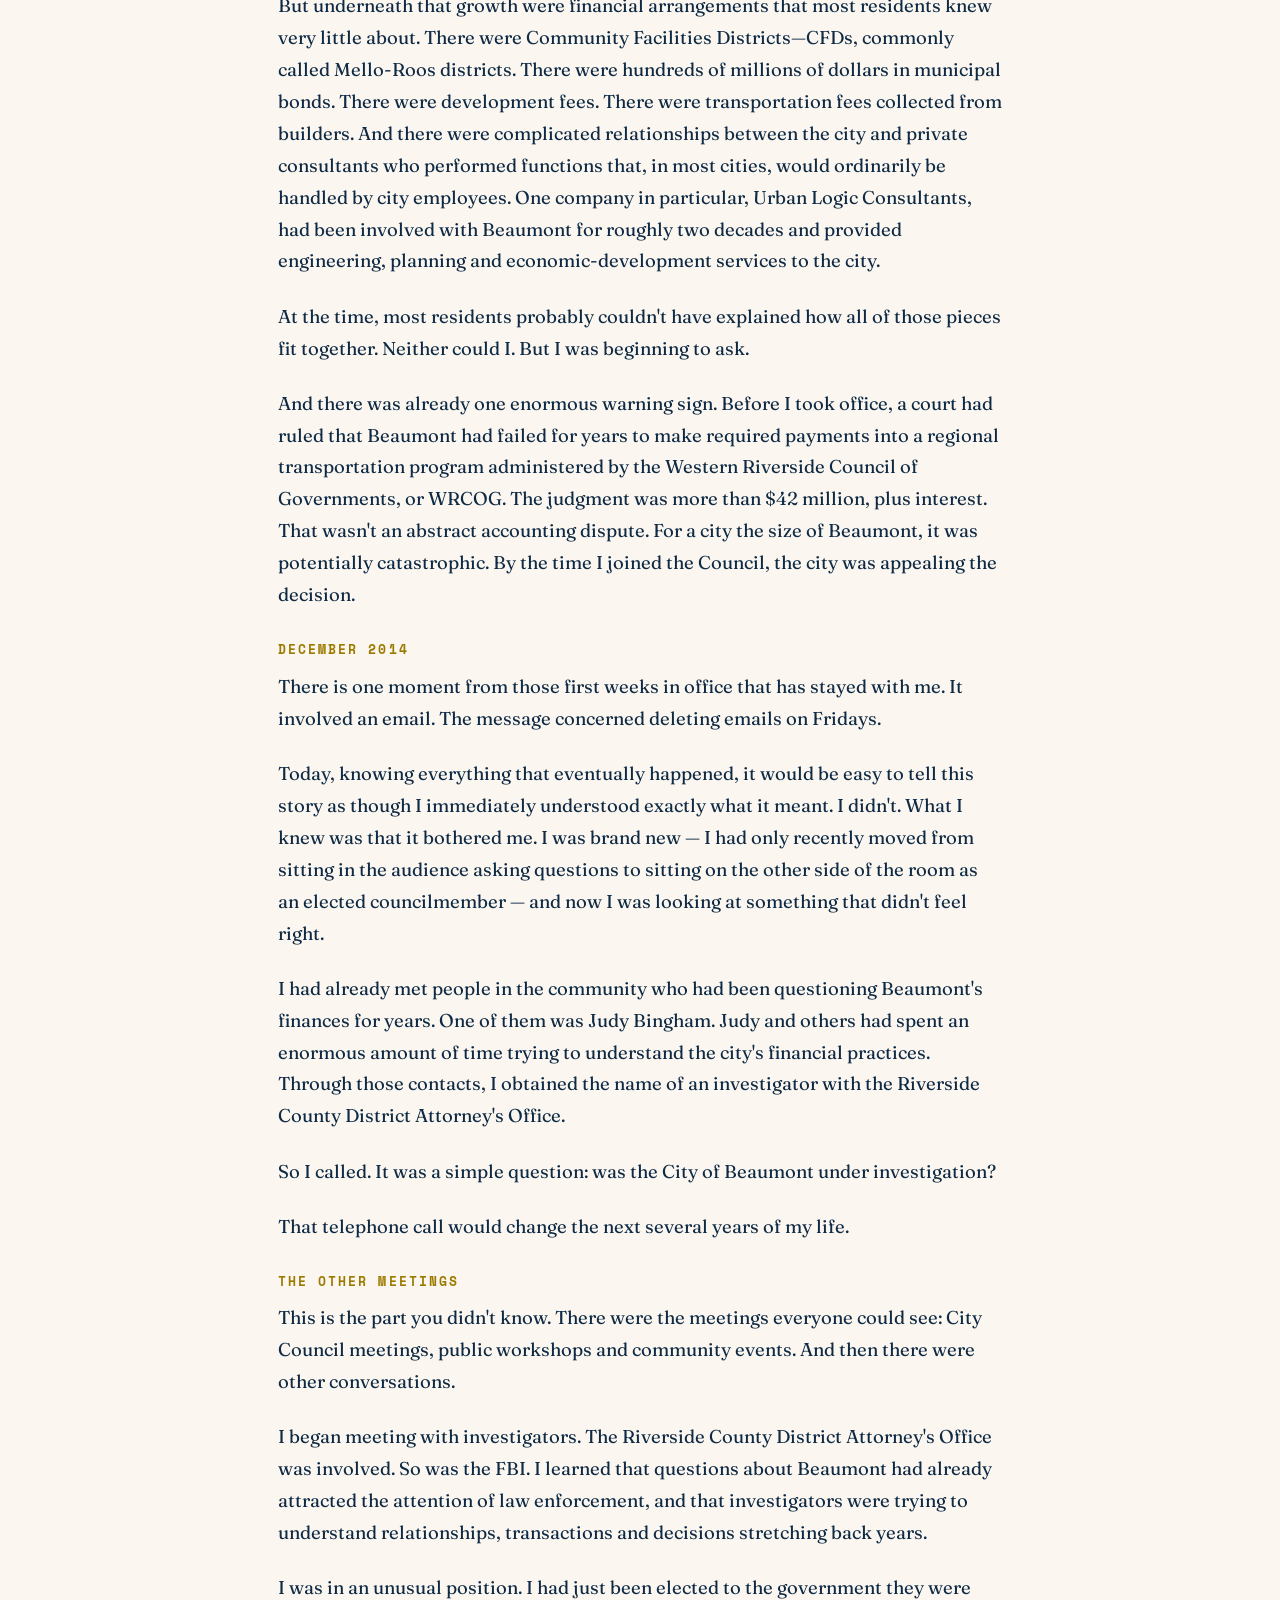
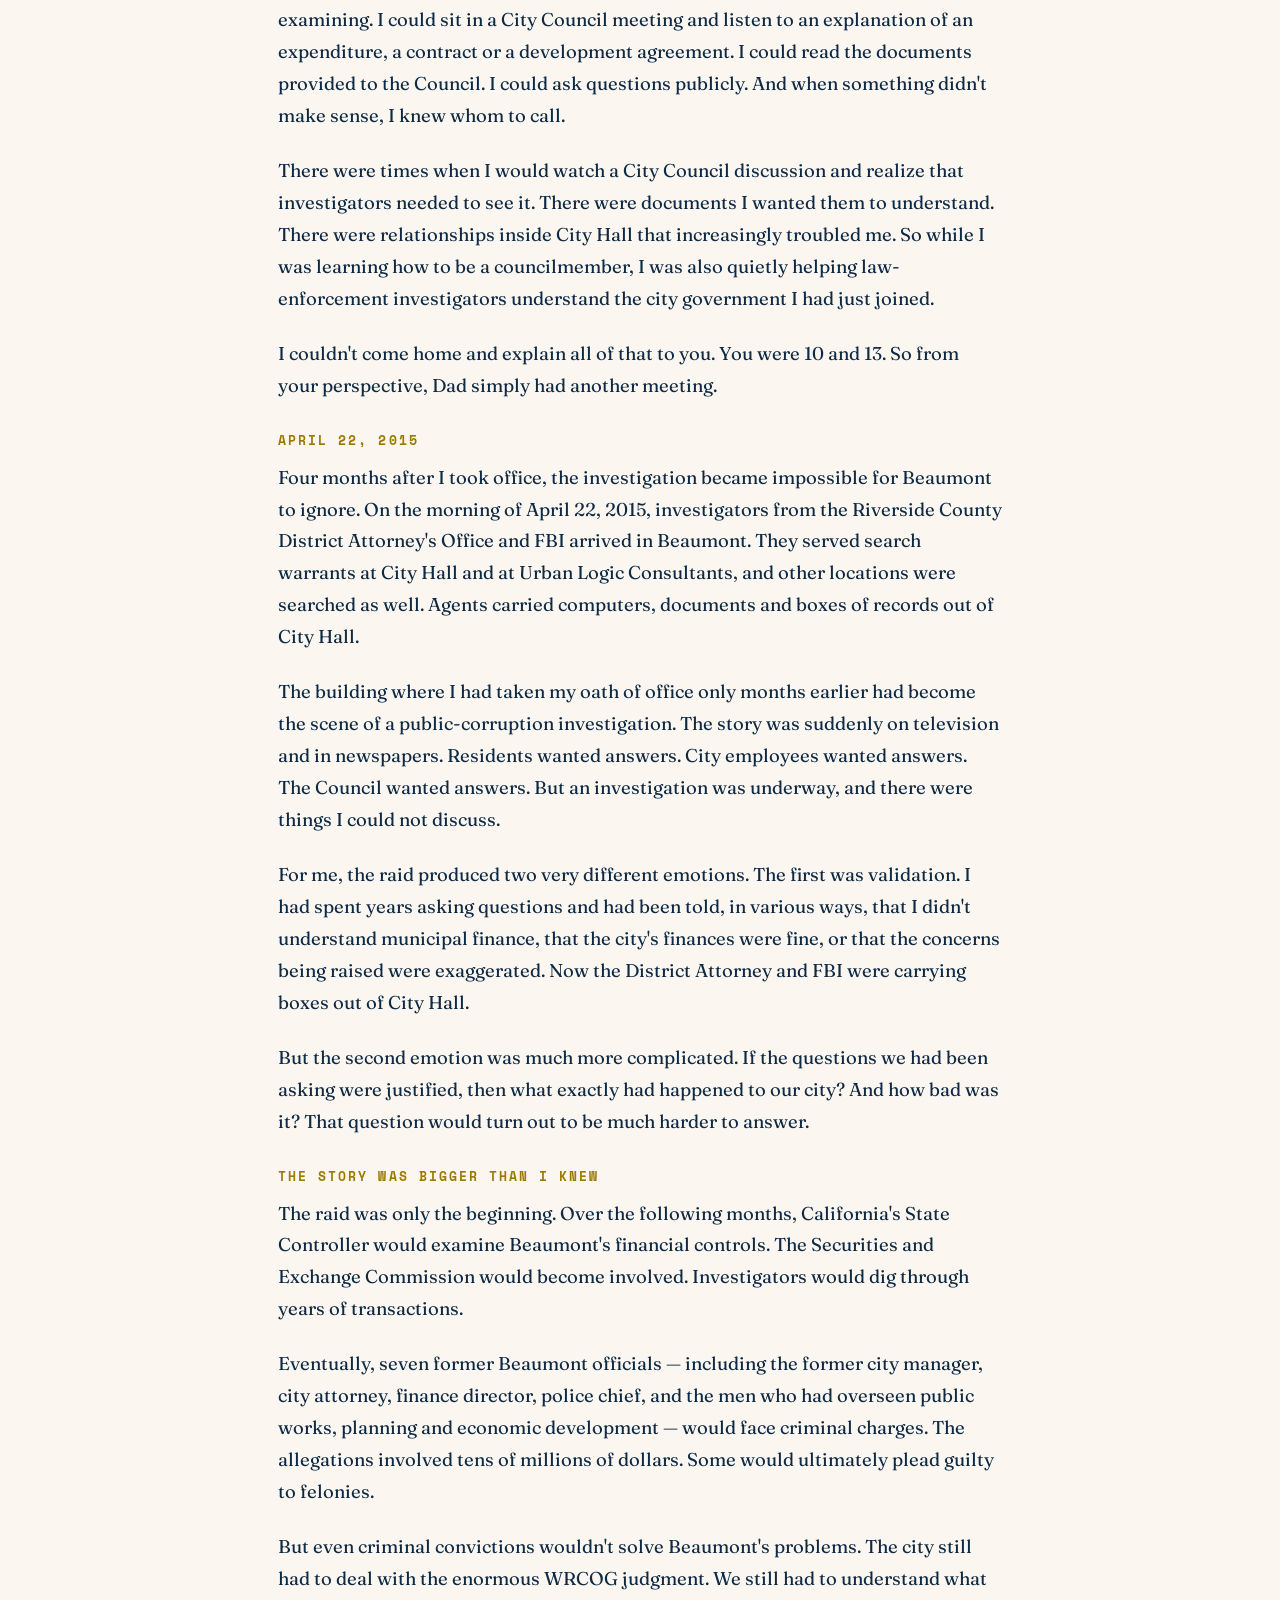
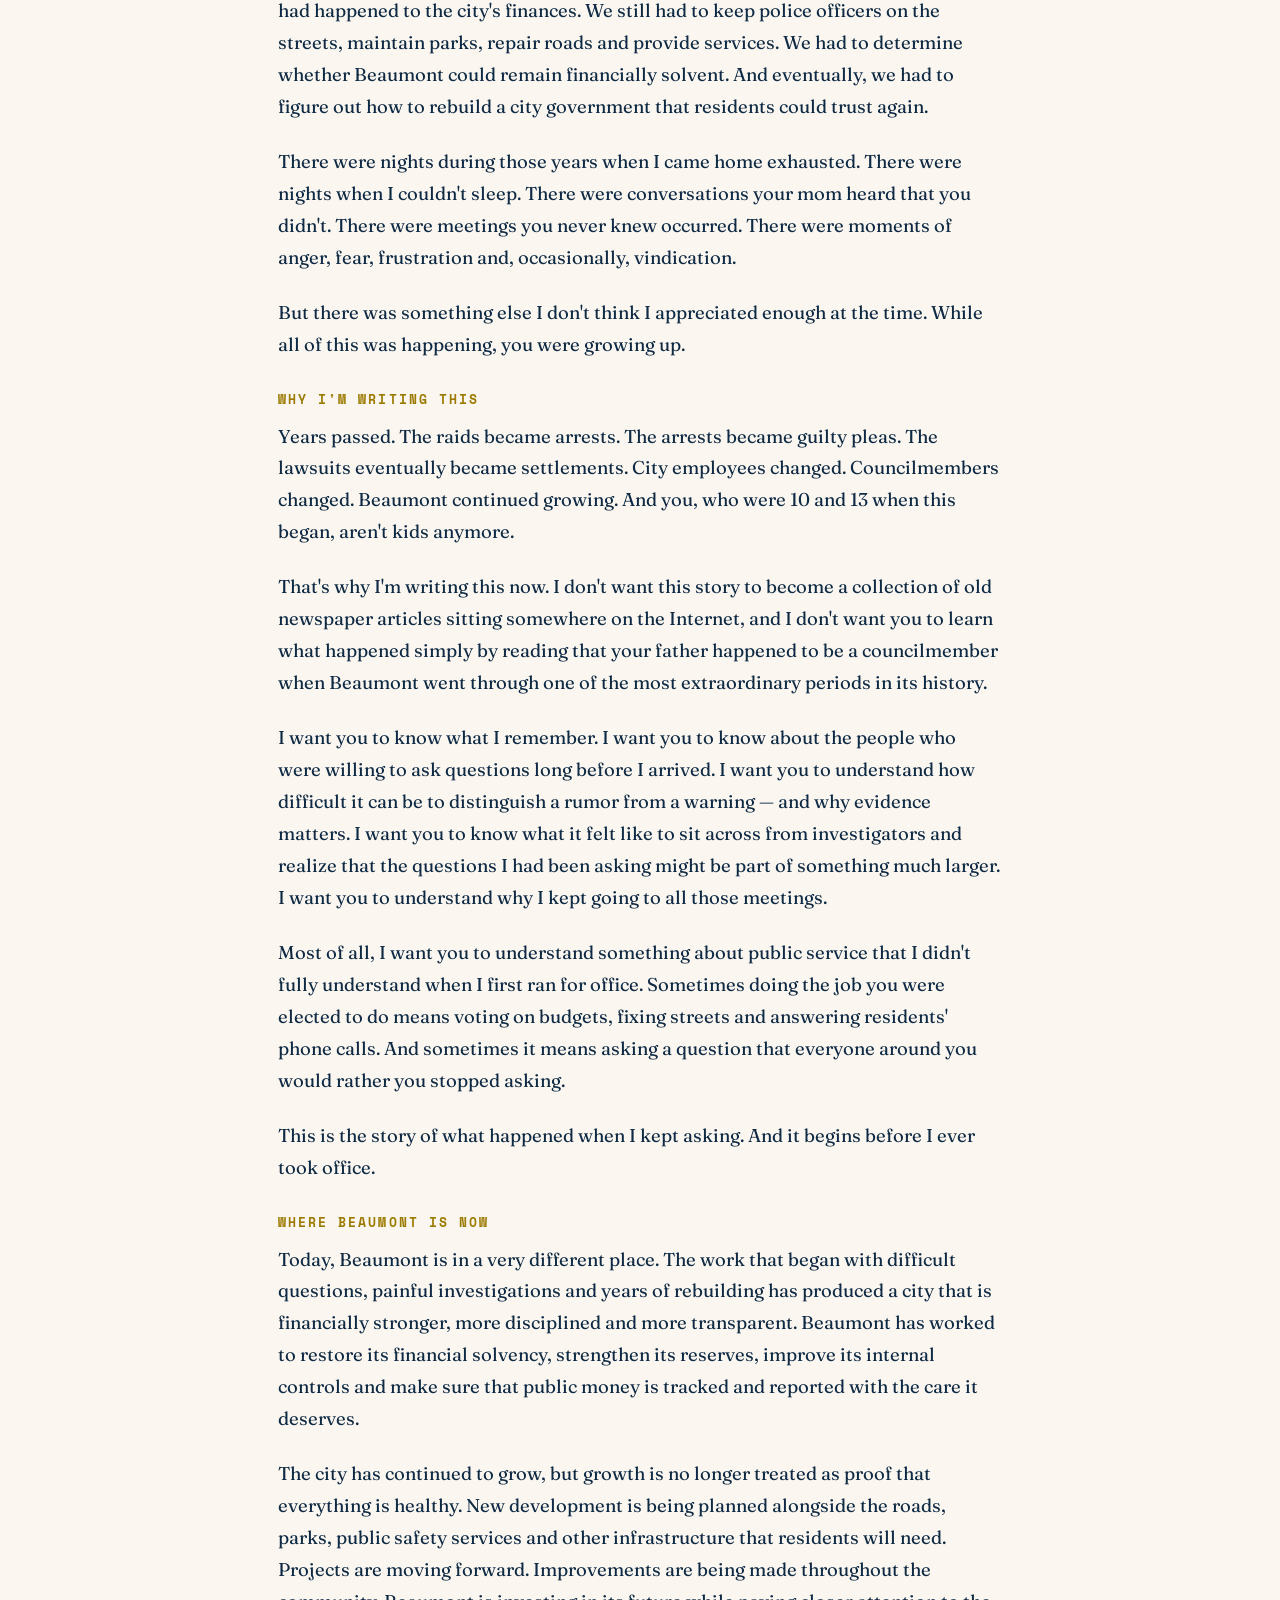
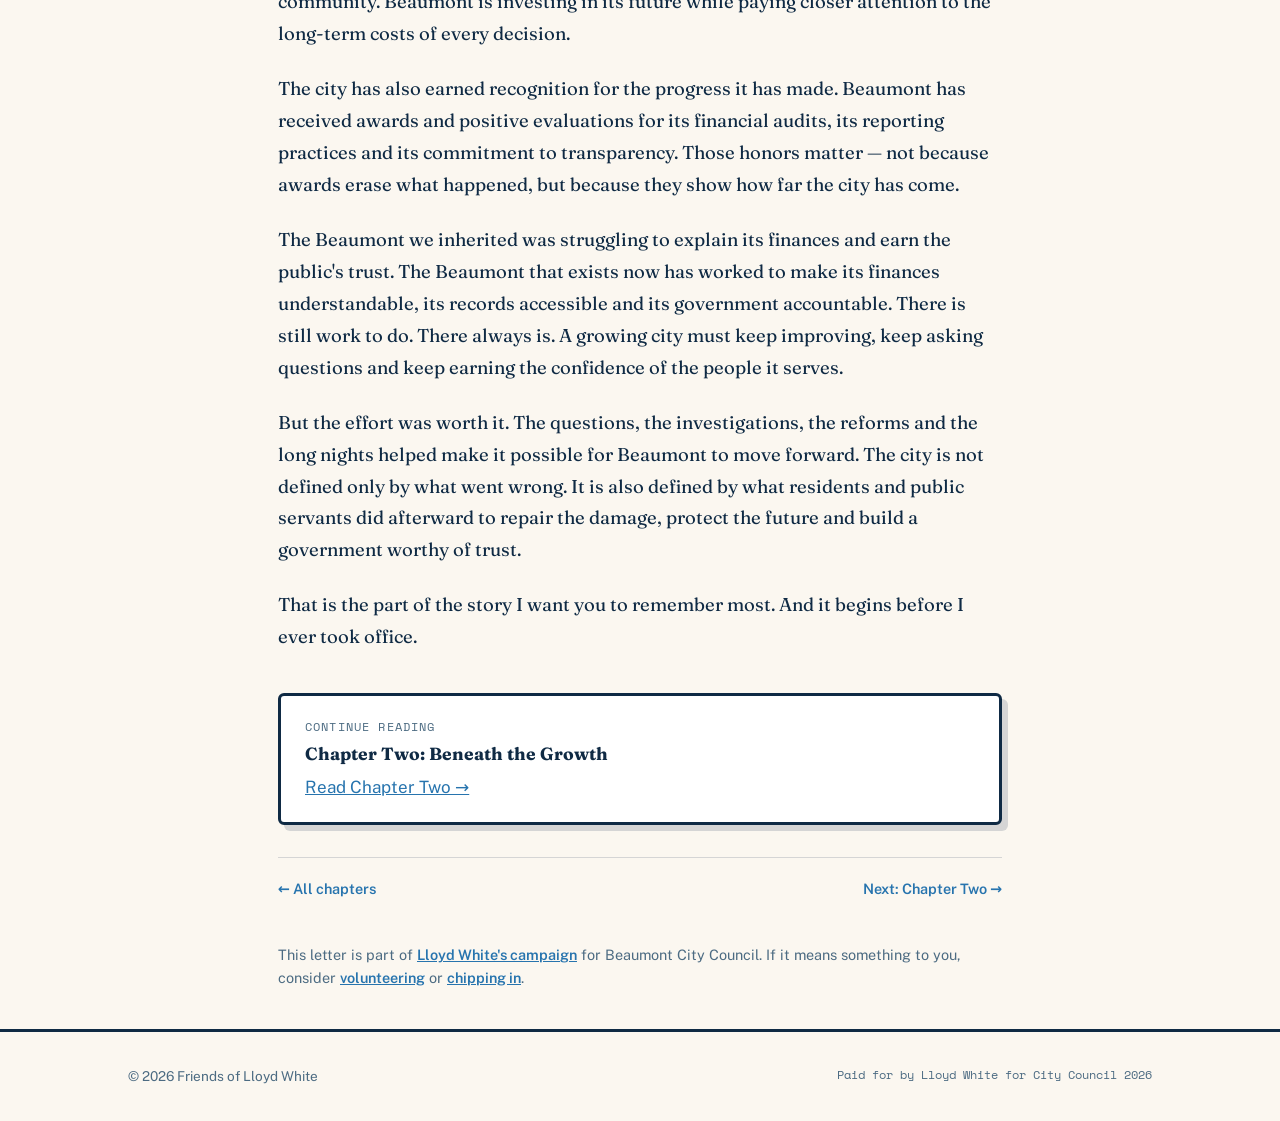
==== commit aa2d159f: "Publish Chapter Eight and feature it across the letter pages" ====
--- a/chapter-01.html
+++ b/chapter-01.html
@@ -34,7 +34,7 @@
   </div>
 </nav>
 
-<nav class="chapter-index" aria-label="Chapters in this letter"><span class="chapter-index-label">Chapters</span><ol><li><a href="chapter-01.html" aria-current="page">1</a></li><li><a href="chapter-02.html">2</a></li><li><a href="chapter-03.html">3</a></li><li><a href="chapter-04.html">4</a></li><li><a href="chapter-05.html">5</a></li><li><a href="chapter-06.html">6</a></li></ol><a class="chapter-index-all" href="story.html">All chapters &amp; schedule &rarr;</a></nav>
+<nav class="chapter-index" aria-label="Chapters in this letter"><span class="chapter-index-label">Chapters</span><ol><li><a href="chapter-01.html" aria-current="page">1</a></li><li><a href="chapter-02.html">2</a></li><li><a href="chapter-03.html">3</a></li><li><a href="chapter-04.html">4</a></li><li><a href="chapter-05.html">5</a></li><li><a href="chapter-06.html">6</a></li><li><a href="chapter-08.html">8</a></li></ol><a class="chapter-index-all" href="story.html">All chapters &amp; schedule &rarr;</a></nav>
 
 <article class="chapter">
   <div class="chapter-head">
